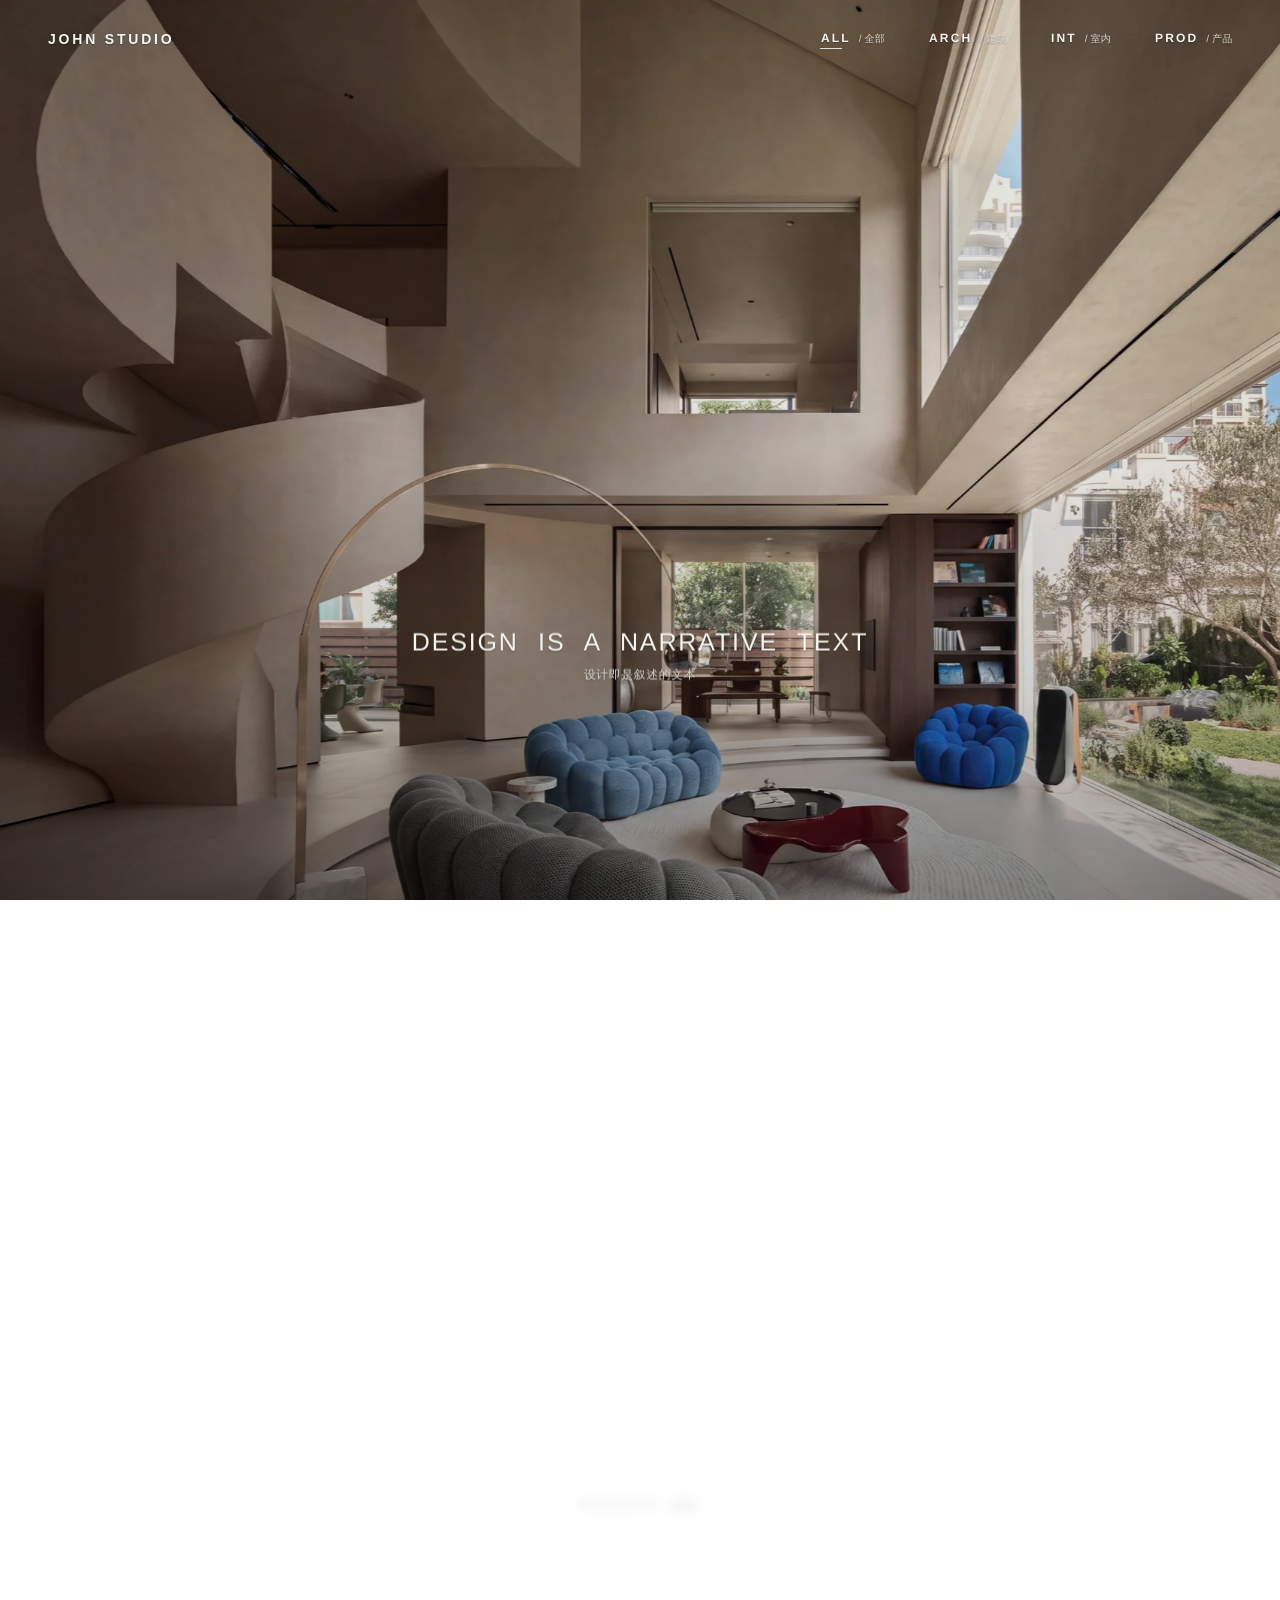
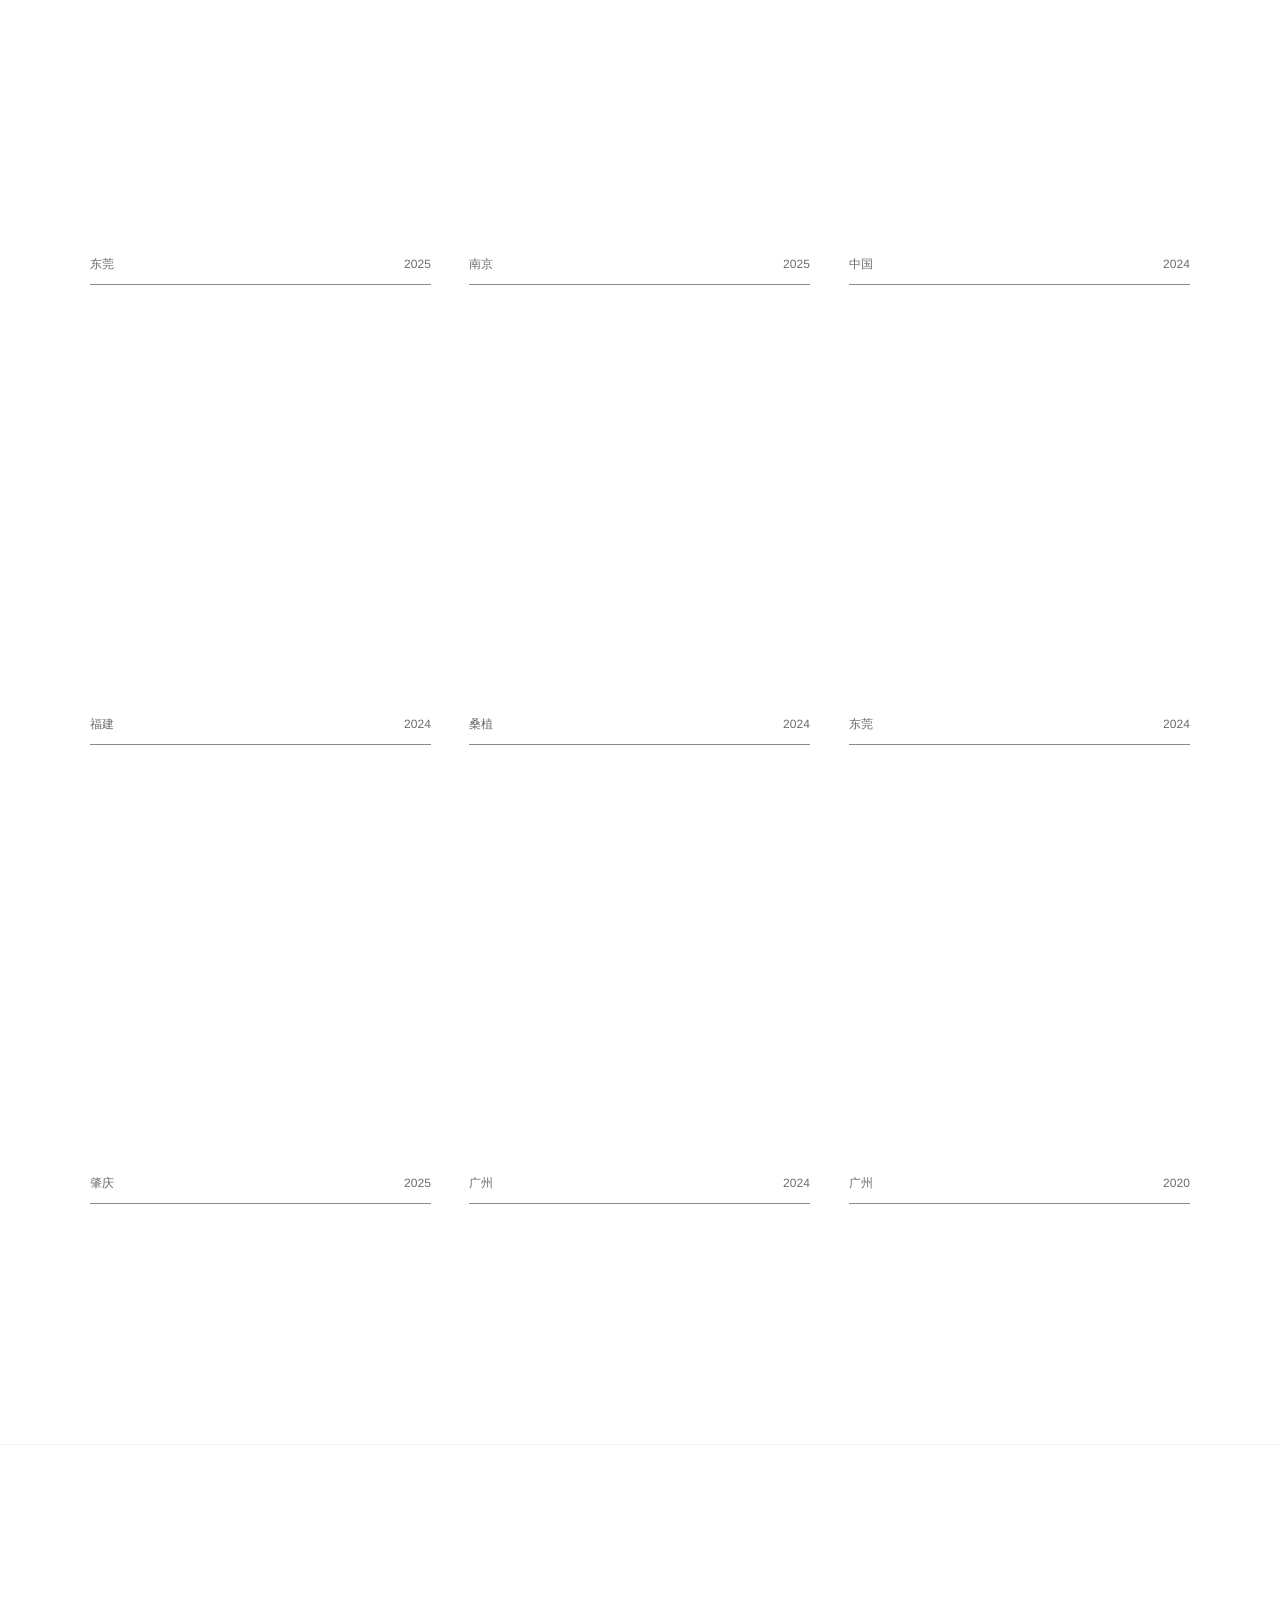
==== public/index.html @ 97031c53 "Refine space page navigation and archive" ====
<!DOCTYPE html>
<html lang="en">
<head>
<meta charset="UTF-8">
<meta name="viewport" content="width=device-width, initial-scale=1.0"/>
<title>JOHN STUDIO - COVER FIRST ROBUST PREVIEW</title>

<style>
/* =========================
   BASE
========================= */
body{
  margin:0;
  font-family:-apple-system,BlinkMacSystemFont,sans-serif;
  background:#0b0b0d;
  color:#fff;
}

/* =========================
   HOME / 主页面
========================= */
#homePage{
  display:block;
}

/* HERO */
.hero{
  height:100vh;
  position:relative;
  overflow:hidden;
  display:flex;
  align-items:center;
  justify-content:center;
  text-align:center;
}

.bg{
  position:absolute;
  inset:0;
  background-size:cover;
  background-position:center;
  transform:scale(1.1);
  transition:opacity 1.2s ease, transform 4s ease;
  filter:brightness(0.78);
}

.hero::after{
  content:"";
  position:absolute;
  inset:0;
  pointer-events:none;
  /* 让 Hero 底图在底部慢慢融入浅色页面，而不是硬切断 */
  background:
    linear-gradient(
      to bottom,
      rgba(0,0,0,0.18) 0%,
      rgba(0,0,0,0.12) 22%,
      rgba(0,0,0,0.06) 42%,
      rgba(245,245,247,0.00) 56%,
      rgba(245,245,247,0.24) 70%,
      rgba(245,245,247,0.58) 82%,
      rgba(245,245,247,0.88) 92%,
      rgba(245,245,247,1.00) 100%
    );
}

.hero::before{
  content:"";
  position:absolute;
  left:-2%;
  right:-2%;
  bottom:-6%;
  height:34%;
  pointer-events:none;
  z-index:1;
  /* 再加一层柔和雾化过渡，让白底更自然地接住底图 */
  background:
    radial-gradient(
      ellipse at center bottom,
      rgba(245,245,247,0.72) 0%,
      rgba(245,245,247,0.42) 40%,
      rgba(245,245,247,0.16) 68%,
      rgba(245,245,247,0.00) 100%
    );
  filter:blur(18px);
  transform:translateY(6%);
}

.content{
  position:relative;
  z-index:2;
}

h1{
  font-size:72px;
  margin:0;
  font-weight:300;
  letter-spacing:-1px;
}

/* NAV */
.nav{
  margin-top:60px;
  display:flex;
  justify-content:center;
  gap:60px;
}

.item{
  cursor:pointer;
  opacity:0.45;
  transition:transform 0.25s ease, opacity 0.25s ease;
  text-align:center;
}

.item:hover{
  opacity:1;
  transform:scale(1.12);
}

.item.active{
  opacity:1;
}

.item span{
  display:block;
  font-size:12px;
  opacity:0.4;
}

/* SECTION */
.section{
  padding:120px 40px;
  max-width:1100px;
  margin:auto;
}

.title{
  font-size:12px;
  letter-spacing:3px;
  opacity:0.4;
  margin-bottom:40px;
}

.cards{
  display:grid;
  grid-template-columns:repeat(2,1fr);
  gap:28px;
}

.card{
  cursor:pointer;
}

.card img{
  width:100%;
  height:420px;
  object-fit:cover;
  border-radius:22px;
  transition:0.4s ease;
}

.card:hover img{
  transform:scale(1.02);
}

.card .text{
  padding:12px 6px;
}

.card .text span{
  display:block;
  font-size:12px;
  opacity:0.4;
  margin-top:6px;
}

/* CONTACT */
.contact{
  padding:120px 40px;
  max-width:1000px;
  margin:auto;
  opacity:0.75;
  display:grid;
  grid-template-columns:repeat(3,1fr);
  gap:40px;
  font-size:13px;
}

/* =========================
   SPACE / 空间页面
========================= */
#spacePage{
  display:none;
  position:fixed;
  inset:0;
  z-index:999;
  background:#000;
  overflow:hidden;
  color:#fff;
}

/* STAGE */
.stage{
  position:relative;
  width:100vw;
  height:100vh;
  overflow:hidden;
}

/* SLIDES */
.slide{
  position:absolute;
  inset:0;
  background-size:cover;
  background-position:center;
  background-repeat:no-repeat;
  opacity:0;
  transform:scale(1.05);
  transition:opacity 1.2s ease, transform 5s ease;
  filter:brightness(0.90);
}

.slide.active{
  opacity:1;
  transform:scale(1.12);
}

/* SMART IMAGE MODE
   横图：cover 全屏沉浸
   竖图：contain 完整显示 + 同图 cover 背景补满 */
.slide.portrait{
  background-size:contain, cover;
  background-position:center, center;
  background-repeat:no-repeat, no-repeat;
}

.slide.landscape{
  background-size:cover;
  background-position:center;
  background-repeat:no-repeat;
}

/* OVERLAY */
.stage::after{
  content:"";
  position:absolute;
  inset:0;
  background:linear-gradient(
    to bottom,
    rgba(0,0,0,0.02) 0%,
    rgba(0,0,0,0.03) 52%,
    rgba(0,0,0,0.12) 78%,
    rgba(0,0,0,0.42) 100%
  );
  pointer-events:none;
}

/* TOP PROJECT SWITCHER */
.topnav{
  position:absolute;
  top:28px;
  left:50%;
  transform:translateX(-50%);
  display:flex;
  gap:40px;
  z-index:20;
}

.navGroup{
  position:relative;
  padding:0 0 18px;
}

.tab{
  font-size:12px;
  letter-spacing:2px;
  opacity:0.4;
  cursor:pointer;
  transition:0.25s;
}

.navGroup:hover .tab{
  opacity:0.8;
  transform:scale(1.08);
}

.navGroup.active .tab{
  opacity:1;
}

.projectMenu{
  position:absolute;
  top:28px;
  left:50%;
  transform:translateX(-50%) translateY(8px);
  min-width:190px;
  padding:10px 0;
  border-radius:0;
  background:transparent;
  backdrop-filter:none;
  border:none;
  opacity:0;
  pointer-events:none;
  transition:opacity .25s ease, transform .25s ease;
  text-align:center;
}

.navGroup:hover .projectMenu{
  opacity:1;
  pointer-events:auto;
  transform:translateX(-50%) translateY(0);
}

.projectOption{
  display:block;
  font-size:11px;
  letter-spacing:1.4px;
  line-height:1.45;
  padding:8px 4px;
  opacity:0.48;
  cursor:pointer;
  transition:opacity .22s ease, transform .22s ease;
  white-space:nowrap;
}

.projectOption:hover{
  opacity:1;
  transform:scale(1.04);
}

.projectOption.current{
  opacity:1;
}

.projectOption span{
  display:block;
  font-size:10px;
  letter-spacing:0;
  opacity:.35;
  margin-top:2px;
}

/* META */
.meta{
  position:absolute;
  bottom:34px;
  left:34px;
  z-index:10;
  text-shadow:0 2px 12px rgba(0,0,0,0.38);
}

.space-title{
  font-size:14px;
  opacity:0.9;
}

.desc{
  font-size:12px;
  opacity:0.45;
  margin-top:6px;
}

.project-index{
  font-size:11px;
  opacity:0.35;
  margin-top:12px;
  letter-spacing:2px;
}

/* hint */
.hint{
  position:absolute;
  right:28px;
  bottom:28px;
  font-size:11px;
  opacity:0.25;
  z-index:10;
}


/* PORTRAIT ONLY SIDE BLUR GLASS
   只在竖向图片 contain 排版时开启；横幅图片保持原样 */
.sideBlur{
  position:absolute;
  top:0;
  bottom:0;
  width:min(29vw, 430px);
  z-index:6;
  pointer-events:none;
  opacity:0;
  transition:opacity .45s ease;
  backdrop-filter:blur(11px) saturate(0.98) brightness(1.00);
  -webkit-backdrop-filter:blur(11px) saturate(0.98) brightness(1.00);
}

.stage.portraitMode .sideBlur{
  opacity:1;
}

.sideBlur.left{
  left:0;
  background:
    linear-gradient(to right,
      rgba(0,0,0,0.045) 0%,
      rgba(0,0,0,0.028) 24%,
      rgba(0,0,0,0.012) 50%,
      rgba(255,255,255,0.010) 78%,
      rgba(255,255,255,0.00) 100%);
  box-shadow:
    inset -12px 0 24px rgba(0,0,0,0.045),
    inset -1px 0 0 rgba(255,255,255,0.025);
  mask-image:linear-gradient(to right, rgba(0,0,0,1) 0%, rgba(0,0,0,.95) 74%, rgba(0,0,0,0) 100%);
  -webkit-mask-image:linear-gradient(to right, rgba(0,0,0,1) 0%, rgba(0,0,0,.95) 74%, rgba(0,0,0,0) 100%);
}

.sideBlur.right{
  right:0;
  background:
    linear-gradient(to left,
      rgba(0,0,0,0.045) 0%,
      rgba(0,0,0,0.028) 24%,
      rgba(0,0,0,0.012) 50%,
      rgba(255,255,255,0.010) 78%,
      rgba(255,255,255,0.00) 100%);
  box-shadow:
    inset 12px 0 24px rgba(0,0,0,0.045),
    inset 1px 0 0 rgba(255,255,255,0.025);
  mask-image:linear-gradient(to left, rgba(0,0,0,1) 0%, rgba(0,0,0,.95) 74%, rgba(0,0,0,0) 100%);
  -webkit-mask-image:linear-gradient(to left, rgba(0,0,0,1) 0%, rgba(0,0,0,.95) 74%, rgba(0,0,0,0) 100%);
}

@media(max-width:760px){
  .sideBlur{
    width:22vw;
    backdrop-filter:blur(10px) saturate(0.99) brightness(1.00);
    -webkit-backdrop-filter:blur(10px) saturate(0.99) brightness(1.00);
  }
  h1{font-size:46px;}
  .nav{gap:26px;}
  .cards{grid-template-columns:1fr;}
  .card img{height:360px;}
  .contact{grid-template-columns:1fr;}
  .topnav{gap:26px;}
  .projectMenu{min-width:160px;}
}

/* =========================
   LIGHT VERSION OVERRIDES
========================= */
body{
  background:#f5f1e9;
  color:#181716;
}

#homePage{
  background:#f5f1e9;
  color:#181716;
}

.hero::after{
  background:linear-gradient(
    to bottom,
    rgba(255,255,255,0.04) 0%,
    rgba(255,255,255,0.08) 28%,
    rgba(245,241,233,0.40) 64%,
    rgba(245,241,233,0.92) 88%,
    rgba(245,241,233,1) 100%
  );
}

.bg{
  filter:brightness(0.88);
}

.content{
  color:#fff;
  text-shadow:0 10px 30px rgba(0,0,0,0.18);
}

.item,
.item span{
  color:inherit;
}

.section{
  color:#181716;
}

.title{
  opacity:0.5;
}

.card img{
  box-shadow:0 22px 60px rgba(0,0,0,0.08);
}

.contact{
  color:#181716;
  opacity:0.78;
}

#spacePage{
  background:#f5f1e9;
  color:#181716;
}

.slide{
  filter:brightness(0.98);
}

.stage::after{
  background:linear-gradient(
    to bottom,
    rgba(255,255,255,0.00) 0%,
    rgba(255,255,255,0.03) 48%,
    rgba(245,241,233,0.36) 76%,
    rgba(245,241,233,0.84) 100%
  );
}

/* Top nav stays light for readability over imagery */
.topnav,
.tab,
.projectOption,
.projectOption span,
.hint{
  color:#fff;
  text-shadow:0 1px 12px rgba(0,0,0,0.25);
}

.tab{
  opacity:0.58;
}

.navGroup:hover .tab{
  opacity:0.92;
}

.navGroup.active .tab,
.projectOption.current{
  opacity:1;
}

.projectOption{
  opacity:0.62;
}

.projectOption span{
  opacity:0.55;
}

.meta{
  color:#181716;
  text-shadow:0 2px 10px rgba(255,255,255,0.35);
}

.space-title{
  color:#181716;
}

.desc,
.project-index{
  color:rgba(24,23,22,0.74);
  opacity:1;
}

.hint{
  opacity:0.48;
}

/* Portrait side blur becomes light glass instead of dark haze */
.sideBlur{
  backdrop-filter:blur(11px) saturate(0.98) brightness(1.05);
  -webkit-backdrop-filter:blur(11px) saturate(0.98) brightness(1.05);
}

.sideBlur.left{
  background:
    linear-gradient(to right,
      rgba(255,255,255,0.15) 0%,
      rgba(255,255,255,0.09) 24%,
      rgba(255,255,255,0.04) 50%,
      rgba(255,255,255,0.015) 78%,
      rgba(255,255,255,0.00) 100%);
  box-shadow:
    inset -12px 0 24px rgba(255,255,255,0.10),
    inset -1px 0 0 rgba(255,255,255,0.08);
}

.sideBlur.right{
  background:
    linear-gradient(to left,
      rgba(255,255,255,0.15) 0%,
      rgba(255,255,255,0.09) 24%,
      rgba(255,255,255,0.04) 50%,
      rgba(255,255,255,0.015) 78%,
      rgba(255,255,255,0.00) 100%);
  box-shadow:
    inset 12px 0 24px rgba(255,255,255,0.10),
    inset 1px 0 0 rgba(255,255,255,0.08);
}


/* =========================
   LIGHT APPLE VERSION OVERRIDES
========================= */
body,
#homePage,
#spacePage{
  background:#f5f6f8;
  color:#111214;
}

/* Cooler, cleaner Apple-like light surface */
.hero::after{
  background:linear-gradient(
    to bottom,
    rgba(255,255,255,0.02) 0%,
    rgba(255,255,255,0.05) 24%,
    rgba(245,246,248,0.28) 56%,
    rgba(245,246,248,0.86) 84%,
    rgba(245,246,248,1) 100%
  );
}

.bg{
  filter:brightness(0.90) saturate(0.98);
}

.content{
  text-shadow:0 10px 28px rgba(0,0,0,0.14);
}

h1{
  letter-spacing:-0.04em;
}

.item{
  opacity:0.52;
}

.item.active{
  opacity:1;
}

.item span{
  opacity:0.52;
}

.section{
  padding:132px 44px;
}

.title{
  opacity:0.46;
  letter-spacing:0.22em;
}

.cards{
  gap:34px;
}

.card img{
  border-radius:28px;
  box-shadow:
    0 18px 48px rgba(15,23,42,0.08),
    0 2px 10px rgba(15,23,42,0.04);
}

.card:hover img{
  transform:scale(1.018);
}

.card .text{
  padding:14px 6px 2px;
}

.card .text span{
  opacity:0.52;
}

.contact{
  opacity:0.82;
  color:#202124;
}

/* Space page: cleaner and more "Apple" */
.slide{
  filter:brightness(1.00) saturate(0.98);
}

.stage::after{
  background:linear-gradient(
    to bottom,
    rgba(255,255,255,0.00) 0%,
    rgba(255,255,255,0.025) 50%,
    rgba(245,246,248,0.24) 76%,
    rgba(245,246,248,0.72) 100%
  );
}

.topnav{
  gap:44px;
}

.tab{
  opacity:0.64;
  text-shadow:0 1px 12px rgba(0,0,0,0.18);
}

.navGroup:hover .tab{
  opacity:0.95;
}

.projectOption{
  opacity:0.68;
  text-shadow:0 1px 12px rgba(0,0,0,0.18);
}

.projectOption span{
  opacity:0.56;
}

.meta{
  text-shadow:0 2px 10px rgba(255,255,255,0.46);
}

.space-title{
  color:#121316;
}

.desc,
.project-index{
  color:rgba(18,19,22,0.72);
}

.hint{
  opacity:0.40;
  text-shadow:0 1px 12px rgba(0,0,0,0.16);
}

/* Portrait side blur: more transparent frosted glass, cooler Apple tone */
.sideBlur{
  backdrop-filter:blur(13px) saturate(1.02) brightness(1.02);
  -webkit-backdrop-filter:blur(13px) saturate(1.02) brightness(1.02);
}

.sideBlur.left{
  background:
    linear-gradient(to right,
      rgba(255,255,255,0.18) 0%,
      rgba(255,255,255,0.10) 24%,
      rgba(255,255,255,0.045) 52%,
      rgba(255,255,255,0.015) 80%,
      rgba(255,255,255,0.00) 100%);
  box-shadow:
    inset -10px 0 24px rgba(255,255,255,0.08),
    inset -1px 0 0 rgba(255,255,255,0.10);
}

.sideBlur.right{
  background:
    linear-gradient(to left,
      rgba(255,255,255,0.18) 0%,
      rgba(255,255,255,0.10) 24%,
      rgba(255,255,255,0.045) 52%,
      rgba(255,255,255,0.015) 80%,
      rgba(255,255,255,0.00) 100%);
  box-shadow:
    inset 10px 0 24px rgba(255,255,255,0.08),
    inset 1px 0 0 rgba(255,255,255,0.10);
}


/* =========================
   APPLE PRODUCT PAGE REFINEMENT
========================= */
body,
#homePage,
#spacePage{
  background:#f5f5f7;
  color:#1d1d1f;
}

/* Apple product page usually has cleaner whitespace + cooler surface */
.hero::after{
  background:linear-gradient(
    to bottom,
    rgba(255,255,255,0.00) 0%,
    rgba(255,255,255,0.025) 22%,
    rgba(245,245,247,0.18) 52%,
    rgba(245,245,247,0.72) 82%,
    rgba(245,245,247,1) 100%
  );
}

.bg{
  filter:brightness(0.93) saturate(0.96);
}

.content{
  text-shadow:0 8px 24px rgba(0,0,0,0.10);
}

h1{
  font-size:78px;
  font-weight:300;
  letter-spacing:-0.055em;
}

.nav{
  gap:56px;
}

.item{
  opacity:0.54;
}

.item:hover{
  transform:scale(1.08);
}

.item span{
  font-size:11px;
  opacity:0.5;
}

.section{
  max-width:1180px;
  padding:144px 48px;
}

.title{
  font-size:11px;
  letter-spacing:0.24em;
  opacity:0.42;
  margin-bottom:44px;
}

.cards{
  gap:36px;
}

.card img{
  border-radius:30px;
  box-shadow:
    0 12px 34px rgba(0,0,0,0.05),
    0 2px 10px rgba(0,0,0,0.03);
}

.card:hover img{
  transform:scale(1.015);
}

.card .text{
  padding:14px 4px 4px;
  font-size:15px;
  color:#1d1d1f;
}

.card .text span{
  font-size:12px;
  opacity:0.54;
}

.contact{
  max-width:1100px;
  padding:132px 48px;
  color:#1d1d1f;
  opacity:0.82;
}

/* Space page tuned to Apple product page feeling */
.slide{
  filter:brightness(1.02) saturate(0.97);
}

.stage::after{
  background:linear-gradient(
    to bottom,
    rgba(255,255,255,0.00) 0%,
    rgba(255,255,255,0.012) 48%,
    rgba(245,245,247,0.14) 76%,
    rgba(245,245,247,0.48) 100%
  );
}

/* Top switcher lighter and more restrained */
.topnav{
  gap:46px;
}

.tab{
  font-size:11px;
  letter-spacing:0.22em;
  opacity:0.62;
  text-shadow:0 1px 10px rgba(0,0,0,0.12);
}

.navGroup:hover .tab{
  opacity:0.92;
  transform:scale(1.05);
}

.projectOption{
  font-size:11px;
  letter-spacing:0.08em;
  opacity:0.70;
  text-shadow:0 1px 10px rgba(0,0,0,0.12);
}

.projectOption span{
  font-size:10px;
  opacity:0.52;
}

.meta{
  bottom:36px;
  left:36px;
  text-shadow:0 2px 8px rgba(255,255,255,0.28);
}

.space-title{
  font-size:14px;
  color:#1d1d1f;
}

.desc{
  color:rgba(29,29,31,0.72);
}

.project-index{
  color:rgba(29,29,31,0.60);
  letter-spacing:0.18em;
}

.hint{
  opacity:0.32;
  text-shadow:0 1px 10px rgba(0,0,0,0.10);
}

/* Portrait side glass closer to Apple frosted UI */
.sideBlur{
  backdrop-filter:blur(14px) saturate(1.04) brightness(1.02);
  -webkit-backdrop-filter:blur(14px) saturate(1.04) brightness(1.02);
}

.sideBlur.left{
  background:
    linear-gradient(to right,
      rgba(255,255,255,0.20) 0%,
      rgba(255,255,255,0.11) 24%,
      rgba(255,255,255,0.05) 52%,
      rgba(255,255,255,0.018) 82%,
      rgba(255,255,255,0.00) 100%);
  box-shadow:
    inset -8px 0 20px rgba(255,255,255,0.08),
    inset -1px 0 0 rgba(255,255,255,0.10);
}

.sideBlur.right{
  background:
    linear-gradient(to left,
      rgba(255,255,255,0.20) 0%,
      rgba(255,255,255,0.11) 24%,
      rgba(255,255,255,0.05) 52%,
      rgba(255,255,255,0.018) 82%,
      rgba(255,255,255,0.00) 100%);
  box-shadow:
    inset 8px 0 20px rgba(255,255,255,0.08),
    inset 1px 0 0 rgba(255,255,255,0.10);
}

@media(max-width:760px){
  h1{font-size:52px;}
  .section{padding:108px 22px;}
  .contact{padding:108px 22px;}
}


/* =========================
   AUTO CONTRAST TEXT SYSTEM
   图片亮度自动切换文字深浅；同时保留轻微光晕，避免文字消失
========================= */
.stage.textOnDark .topnav,
.stage.textOnDark .tab,
.stage.textOnDark .projectOption,
.stage.textOnDark .projectOption span,
.stage.textOnDark .meta,
.stage.textOnDark .space-title,
.stage.textOnDark .desc,
.stage.textOnDark .project-index,
.stage.textOnDark .hint{
  color:#f5f5f7 !important;
  text-shadow:
    0 1px 2px rgba(0,0,0,0.36),
    0 8px 22px rgba(0,0,0,0.36) !important;
}

.stage.textOnDark .desc,
.stage.textOnDark .project-index,
.stage.textOnDark .projectOption span{
  color:rgba(245,245,247,0.82) !important;
}

.stage.textOnLight .topnav,
.stage.textOnLight .tab,
.stage.textOnLight .projectOption,
.stage.textOnLight .projectOption span,
.stage.textOnLight .meta,
.stage.textOnLight .space-title,
.stage.textOnLight .desc,
.stage.textOnLight .project-index,
.stage.textOnLight .hint{
  color:#1d1d1f !important;
  text-shadow:
    0 1px 2px rgba(255,255,255,0.72),
    0 8px 22px rgba(255,255,255,0.54) !important;
}

.stage.textOnLight .desc,
.stage.textOnLight .project-index,
.stage.textOnLight .projectOption span{
  color:rgba(29,29,31,0.84) !important;
}

.stage.textOnLight .tab,
.stage.textOnDark .tab{
  opacity:0.68;
}

.stage.textOnLight .navGroup.active .tab,
.stage.textOnDark .navGroup.active .tab,
.stage.textOnLight .projectOption.current,
.stage.textOnDark .projectOption.current{
  opacity:1;
}

.stage.textOnLight .projectOption,
.stage.textOnDark .projectOption{
  opacity:0.82;
}

.stage.textOnLight .projectOption:hover,
.stage.textOnDark .projectOption:hover{
  opacity:1;
}

/* A barely visible local halo behind bottom text, not a box */
.meta::before{
  content:"";
  position:absolute;
  inset:-18px -24px -18px -20px;
  z-index:-1;
  border-radius:28px;
  opacity:0;
  transition:opacity .45s ease, background .45s ease;
  pointer-events:none;
  filter:blur(10px);
}

.stage.textOnDark .meta::before{
  opacity:0.20;
  background:rgba(0,0,0,0.38);
}

.stage.textOnLight .meta::before{
  opacity:0.22;
  background:rgba(255,255,255,0.62);
}

/* Hero title keeps readable over both light/dark hero images */
.hero .content{
  text-shadow:
    0 1px 2px rgba(0,0,0,0.30),
    0 12px 30px rgba(0,0,0,0.22) !important;
}


/* Secondary Chinese text readability refinement */
.projectOption span,
.desc,
.project-index{
  font-weight:500;
  letter-spacing:0.02em;
}

.stage.textOnLight .projectOption span,
.stage.textOnLight .desc,
.stage.textOnLight .project-index{
  text-shadow:
    0 1px 1px rgba(255,255,255,0.78),
    0 4px 10px rgba(255,255,255,0.34) !important;
}

.stage.textOnDark .projectOption span,
.stage.textOnDark .desc,
.stage.textOnDark .project-index{
  text-shadow:
    0 1px 1px rgba(0,0,0,0.40),
    0 4px 10px rgba(0,0,0,0.28) !important;
}


/* =========================
   REFINED LIGHT TYPOGRAPHY SYSTEM
   重新设计浅色版字体层级：更高级、更克制、更清楚
========================= */

/* Global light-page typography */
body{
  -webkit-font-smoothing:antialiased;
  text-rendering:geometricPrecision;
}

/* HOME: keep Apple product-page calmness */
h1{
  font-weight:320 !important;
  letter-spacing:-0.065em !important;
  color:#f8f8f8;
  text-shadow:
    0 1px 2px rgba(0,0,0,0.18),
    0 14px 34px rgba(0,0,0,0.18) !important;
}

.nav .item{
  font-size:13px;
  font-weight:520;
  letter-spacing:0.18em;
  color:rgba(255,255,255,0.72);
  opacity:1 !important;
  text-shadow:0 1px 12px rgba(0,0,0,0.16);
}

.nav .item.active{
  color:#fff;
}

.nav .item span{
  margin-top:7px;
  font-size:11px;
  font-weight:450;
  letter-spacing:0.04em;
  color:rgba(255,255,255,0.56);
  opacity:1 !important;
}

/* HOME project labels */
.card .text{
  font-size:15px !important;
  font-weight:520;
  letter-spacing:-0.01em;
  color:#1d1d1f !important;
}

.card .text span{
  font-size:12px !important;
  font-weight:460;
  color:rgba(29,29,31,0.58);
  opacity:1 !important;
}

.title{
  color:rgba(29,29,31,0.48);
  opacity:1 !important;
  font-weight:540;
}

/* SPACE: use CSS variables driven by automatic image contrast */
#spaceStage{
  --space-fg:#f5f5f7;
  --space-sub:rgba(245,245,247,0.72);
  --space-soft:rgba(245,245,247,0.54);
  --space-shadow:rgba(0,0,0,0.30);
  --space-glow:rgba(0,0,0,0.18);
}

#spaceStage.textOnLight{
  --space-fg:#1d1d1f;
  --space-sub:rgba(29,29,31,0.74);
  --space-soft:rgba(29,29,31,0.56);
  --space-shadow:rgba(255,255,255,0.68);
  --space-glow:rgba(255,255,255,0.34);
}

#spaceStage.textOnDark{
  --space-fg:#f5f5f7;
  --space-sub:rgba(245,245,247,0.76);
  --space-soft:rgba(245,245,247,0.58);
  --space-shadow:rgba(0,0,0,0.34);
  --space-glow:rgba(0,0,0,0.20);
}

/* remove heavy old shadows and rebuild refined contrast */
#spaceStage .topnav,
#spaceStage .tab,
#spaceStage .projectOption,
#spaceStage .projectOption span,
#spaceStage .meta,
#spaceStage .space-title,
#spaceStage .desc,
#spaceStage .project-index,
#spaceStage .hint{
  color:var(--space-fg) !important;
  text-shadow:
    0 1px 1px var(--space-shadow),
    0 10px 26px var(--space-glow) !important;
}

/* Top category: more Apple-like, less decorative */
.topnav{
  top:32px !important;
  gap:48px !important;
}

.tab{
  font-size:12px !important;
  font-weight:560 !important;
  letter-spacing:0.20em !important;
  opacity:0.52 !important;
  line-height:1;
}

.navGroup:hover .tab{
  opacity:0.78 !important;
  transform:scale(1.04) !important;
}

.navGroup.active .tab{
  opacity:1 !important;
}

/* Hover project text menu: text-only but with stronger hierarchy */
.projectMenu{
  top:32px !important;
  min-width:230px !important;
  padding:16px 0 8px !important;
}

.projectOption{
  padding:10px 4px 9px !important;
  font-size:15px !important;
  font-weight:520 !important;
  letter-spacing:0.045em !important;
  line-height:1.25 !important;
  opacity:0.58 !important;
  color:var(--space-fg) !important;
}

.projectOption:hover{
  opacity:1 !important;
  transform:translateY(-1px) scale(1.015) !important;
}

.projectOption.current{
  opacity:0.92 !important;
}

.projectOption span{
  margin-top:7px !important;
  font-size:12px !important;
  font-weight:460 !important;
  letter-spacing:0.015em !important;
  color:var(--space-sub) !important;
  opacity:1 !important;
}

/* Bottom meta: elegant Apple-like hierarchy */
.meta{
  left:40px !important;
  bottom:38px !important;
  max-width:min(560px, 42vw);
}

.meta::before{
  display:none !important;
}

.space-title{
  font-size:17px !important;
  font-weight:600 !important;
  letter-spacing:-0.018em !important;
  line-height:1.18 !important;
  color:var(--space-fg) !important;
  opacity:1 !important;
}

.desc{
  margin-top:10px !important;
  font-size:13px !important;
  font-weight:430 !important;
  line-height:1.58 !important;
  letter-spacing:0 !important;
  color:var(--space-sub) !important;
  opacity:1 !important;
}

.project-index{
  margin-top:18px !important;
  font-size:11px !important;
  font-weight:560 !important;
  letter-spacing:0.18em !important;
  color:var(--space-soft) !important;
  opacity:1 !important;
}

.hint{
  right:32px !important;
  bottom:32px !important;
  font-size:11px !important;
  font-weight:430 !important;
  letter-spacing:0.01em !important;
  color:var(--space-soft) !important;
  opacity:0.72 !important;
}

/* Make Chinese secondary readable but not loud */
.stage.textOnLight .projectOption span,
.stage.textOnLight .desc,
.stage.textOnLight .project-index{
  color:rgba(29,29,31,0.72) !important;
}

.stage.textOnDark .projectOption span,
.stage.textOnDark .desc,
.stage.textOnDark .project-index{
  color:rgba(245,245,247,0.76) !important;
}

/* On very light images, a subtle top/bottom local readability veil, almost invisible */
#spaceStage.textOnLight .topnav::before{
  content:"";
  position:absolute;
  left:50%;
  top:-12px;
  transform:translateX(-50%);
  width:360px;
  height:54px;
  border-radius:999px;
  background:radial-gradient(ellipse at center, rgba(255,255,255,0.36), rgba(255,255,255,0.00) 70%);
  z-index:-1;
  pointer-events:none;
}

@media(max-width:760px){
  .topnav{
    gap:28px !important;
  }
  .tab{
    font-size:11px !important;
  }
  .projectOption{
    font-size:14px !important;
  }
  .meta{
    left:24px !important;
    bottom:30px !important;
    max-width:72vw;
  }
  .space-title{
    font-size:16px !important;
  }
  .hint{
    display:none;
  }
}


/* =========================
   APPLE OFFICIAL PRODUCT PAGE REFINEMENT
   Based on user's approved light version
========================= */

:root{
  --apple-bg:#f5f5f7;
  --apple-text:#1d1d1f;
  --apple-sub:#6e6e73;
  --apple-line:rgba(0,0,0,.08);
  --apple-card:#fbfbfd;
}

body, #homePage, #spacePage{
  background:var(--apple-bg) !important;
  color:var(--apple-text) !important;
  font-family:"SF Pro Display","SF Pro Text",-apple-system,BlinkMacSystemFont,"Helvetica Neue","PingFang SC","Hiragino Sans GB","Microsoft YaHei",sans-serif !important;
  -webkit-font-smoothing:antialiased;
  text-rendering:optimizeLegibility;
}

/* HOME */
.hero{
  background:#000;
}

.hero::after{
  background:linear-gradient(
    to bottom,
    rgba(255,255,255,0.00) 0%,
    rgba(255,255,255,0.015) 20%,
    rgba(245,245,247,0.10) 55%,
    rgba(245,245,247,0.62) 82%,
    rgba(245,245,247,1) 100%
  ) !important;
}

.bg{
  filter:brightness(.95) saturate(.95) !important;
}

h1{
  font-size:88px !important;
  line-height:.96 !important;
  font-weight:300 !important;
  letter-spacing:-.06em !important;
  color:#fff !important;
  text-shadow:0 2px 10px rgba(0,0,0,.12), 0 18px 42px rgba(0,0,0,.16) !important;
}

.nav{
  margin-top:56px !important;
  gap:54px !important;
}

.nav .item{
  font-size:12px !important;
  font-weight:600 !important;
  letter-spacing:.18em !important;
  color:rgba(255,255,255,.82) !important;
  opacity:1 !important;
  text-shadow:0 1px 8px rgba(0,0,0,.12) !important;
  transform:none !important;
}

.nav .item:hover{
  transform:scale(1.05) !important;
}

.nav .item.active{
  color:#fff !important;
}

.nav .item span{
  margin-top:7px !important;
  font-size:11px !important;
  font-weight:450 !important;
  letter-spacing:.02em !important;
  color:rgba(255,255,255,.64) !important;
  opacity:1 !important;
}

/* Section rhythm more Apple-like */
.section{
  max-width:1180px !important;
  padding:152px 48px !important;
}

.title{
  font-size:11px !important;
  font-weight:600 !important;
  letter-spacing:.22em !important;
  color:rgba(29,29,31,.46) !important;
  opacity:1 !important;
  margin-bottom:48px !important;
}

.cards{
  gap:38px !important;
}

.card img{
  border-radius:32px !important;
  box-shadow:0 10px 30px rgba(0,0,0,.05), 0 1px 3px rgba(0,0,0,.03) !important;
}

.card .text{
  padding:16px 2px 4px !important;
  font-size:17px !important;
  font-weight:600 !important;
  letter-spacing:-.014em !important;
  color:var(--apple-text) !important;
}

.card .text span{
  margin-top:7px !important;
  font-size:12px !important;
  font-weight:450 !important;
  color:var(--apple-sub) !important;
  opacity:1 !important;
}

.contact{
  max-width:1180px !important;
  padding:128px 48px 140px !important;
  color:var(--apple-text) !important;
  opacity:1 !important;
  border-top:1px solid var(--apple-line);
  font-size:12px !important;
  line-height:1.8 !important;
}

/* SPACE */
#spaceStage{
  --space-fg:#f5f5f7;
  --space-sub:rgba(245,245,247,.78);
  --space-soft:rgba(245,245,247,.60);
  --space-shadow:rgba(0,0,0,.24);
  --space-glow:rgba(0,0,0,.14);
}

#spaceStage.textOnLight{
  --space-fg:#1d1d1f;
  --space-sub:rgba(29,29,31,.74);
  --space-soft:rgba(29,29,31,.54);
  --space-shadow:rgba(255,255,255,.40);
  --space-glow:rgba(255,255,255,.18);
}

#spaceStage.textOnDark{
  --space-fg:#f5f5f7;
  --space-sub:rgba(245,245,247,.78);
  --space-soft:rgba(245,245,247,.60);
  --space-shadow:rgba(0,0,0,.26);
  --space-glow:rgba(0,0,0,.16);
}

.slide{
  filter:brightness(1.02) saturate(.98) !important;
}

.stage::after{
  background:linear-gradient(
    to bottom,
    rgba(255,255,255,0) 0%,
    rgba(255,255,255,.008) 50%,
    rgba(245,245,247,.10) 76%,
    rgba(245,245,247,.34) 100%
  ) !important;
}

.topnav{
  top:28px !important;
  gap:44px !important;
}

.tab{
  font-size:11px !important;
  font-weight:600 !important;
  letter-spacing:.20em !important;
  color:var(--space-fg) !important;
  opacity:.55 !important;
  text-shadow:0 1px 2px var(--space-shadow), 0 8px 18px var(--space-glow) !important;
}

.navGroup.active .tab{
  opacity:1 !important;
}

.navGroup:hover .tab{
  opacity:.84 !important;
  transform:scale(1.03) !important;
}

.projectMenu{
  top:30px !important;
  min-width:240px !important;
  padding-top:14px !important;
}

.projectOption{
  padding:10px 0 8px !important;
  font-size:17px !important;
  font-weight:590 !important;
  letter-spacing:-.014em !important;
  color:var(--space-fg) !important;
  opacity:.64 !important;
  text-shadow:0 1px 2px var(--space-shadow), 0 8px 18px var(--space-glow) !important;
}

.projectOption:hover{
  opacity:1 !important;
  transform:translateY(-1px) !important;
}

.projectOption.current{
  opacity:.92 !important;
}

.projectOption span{
  margin-top:6px !important;
  font-size:12px !important;
  font-weight:450 !important;
  letter-spacing:.01em !important;
  color:var(--space-sub) !important;
  opacity:1 !important;
}

.meta{
  left:38px !important;
  bottom:34px !important;
  max-width:min(560px, 42vw) !important;
  text-shadow:none !important;
}

.meta::before{
  display:none !important;
}

.space-title{
  font-size:19px !important;
  line-height:1.12 !important;
  font-weight:600 !important;
  letter-spacing:-.018em !important;
  color:var(--space-fg) !important;
  text-shadow:0 1px 2px var(--space-shadow), 0 10px 22px var(--space-glow) !important;
}

.desc{
  margin-top:10px !important;
  font-size:13px !important;
  line-height:1.55 !important;
  font-weight:450 !important;
  color:var(--space-sub) !important;
  text-shadow:0 1px 2px var(--space-shadow), 0 8px 18px var(--space-glow) !important;
}

.project-index{
  margin-top:18px !important;
  font-size:11px !important;
  font-weight:600 !important;
  letter-spacing:.16em !important;
  color:var(--space-soft) !important;
  text-shadow:0 1px 2px var(--space-shadow), 0 8px 18px var(--space-glow) !important;
}

.hint{
  right:28px !important;
  bottom:28px !important;
  font-size:11px !important;
  line-height:1.3 !important;
  font-weight:450 !important;
  color:var(--space-soft) !important;
  opacity:.9 !important;
  text-shadow:0 1px 2px var(--space-shadow), 0 8px 18px var(--space-glow) !important;
}

/* keep Chinese readable but elegant */
.projectOption span,
.desc,
.project-index{
  -webkit-font-smoothing:antialiased;
}

.stage.textOnLight .projectOption span,
.stage.textOnLight .desc,
.stage.textOnLight .project-index{
  color:rgba(29,29,31,.76) !important;
}

.stage.textOnDark .projectOption span,
.stage.textOnDark .desc,
.stage.textOnDark .project-index{
  color:rgba(245,245,247,.80) !important;
}

/* portrait-side glass closer to Apple product page */
.sideBlur{
  backdrop-filter:blur(12px) saturate(1.02) brightness(1.01) !important;
  -webkit-backdrop-filter:blur(12px) saturate(1.02) brightness(1.01) !important;
}

.sideBlur.left{
  background:linear-gradient(
    to right,
    rgba(255,255,255,.16) 0%,
    rgba(255,255,255,.09) 22%,
    rgba(255,255,255,.04) 52%,
    rgba(255,255,255,.012) 82%,
    rgba(255,255,255,0) 100%
  ) !important;
  box-shadow:inset -8px 0 18px rgba(255,255,255,.06), inset -1px 0 0 rgba(255,255,255,.08) !important;
}

.sideBlur.right{
  background:linear-gradient(
    to left,
    rgba(255,255,255,.16) 0%,
    rgba(255,255,255,.09) 22%,
    rgba(255,255,255,.04) 52%,
    rgba(255,255,255,.012) 82%,
    rgba(255,255,255,0) 100%
  ) !important;
  box-shadow:inset 8px 0 18px rgba(255,255,255,.06), inset 1px 0 0 rgba(255,255,255,.08) !important;
}

@media (max-width:760px){
  h1{
    font-size:56px !important;
  }
  .nav{
    gap:28px !important;
  }
  .section{
    padding:112px 22px !important;
  }
  .contact{
    padding:96px 22px 110px !important;
  }
  .topnav{
    gap:28px !important;
  }
  .projectMenu{
    min-width:190px !important;
  }
  .projectOption{
    font-size:15px !important;
  }
  .meta{
    left:24px !important;
    bottom:26px !important;
    max-width:70vw !important;
  }
  .space-title{
    font-size:17px !important;
  }
  .hint{
    display:none !important;
  }
}


/* =========================
   SIMPLIFIED INFO CLEANUP
   Remove non-essential bottom texts
========================= */
.project-index,
.hint{
  display:none !important;
}


/* =========================
   HOME HERO RE-DESIGN
   top studio + type navigation / side manifesto typography
========================= */
.hero{
  align-items:stretch !important;
  justify-content:flex-start !important;
  text-align:left !important;
}

.hero::after{
  background:
    linear-gradient(180deg,
      rgba(10,12,16,0.18) 0%,
      rgba(10,12,16,0.08) 22%,
      rgba(10,12,16,0.10) 52%,
      rgba(245,245,247,0.12) 76%,
      rgba(245,245,247,0.88) 100%) !important;
}

.bg{
  filter:brightness(.88) saturate(.96) !important;
}

.content{
  display:none !important;
}

.home-frost-header{
  display:none !important;
}

.home-hero-shell{
  position:relative;
  z-index:4;
  width:100%;
  height:100%;
  pointer-events:none;
}

.home-topbar{
  position:fixed;
  top:16px;
  left:22px;
  right:22px;
  z-index:160;
  min-height:68px;
  padding:0 22px 0 24px;
  border-radius:24px;
  display:flex;
  align-items:center;
  justify-content:space-between;
  gap:24px;
  background:rgba(255,255,255,.26);
  border:1px solid rgba(255,255,255,.34);
  box-shadow:
    0 10px 30px rgba(15,23,42,.08),
    inset 0 1px 0 rgba(255,255,255,.24);
  backdrop-filter:blur(18px) saturate(1.14);
  -webkit-backdrop-filter:blur(18px) saturate(1.14);
  pointer-events:auto;
}

.home-topbar-brand{
  border:0;
  background:none;
  margin:0;
  padding:0;
  cursor:pointer;
  display:flex;
  flex-direction:column;
  gap:4px;
  text-align:left;
  color:#f5f5f7;
  text-shadow:0 1px 2px rgba(0,0,0,.18), 0 8px 18px rgba(0,0,0,.14);
}

.home-topbar-brand .brand-en{
  font-size:14px;
  line-height:1;
  font-weight:600;
  letter-spacing:.16em;
}

.home-topbar-brand .brand-zh{
  font-size:10px;
  line-height:1;
  font-weight:450;
  letter-spacing:.04em;
  color:rgba(245,245,247,.72);
}

.home-topbar-nav{
  display:flex;
  align-items:center;
  justify-content:flex-end;
  gap:18px;
  pointer-events:auto;
}

.home-topbar-nav .item{
  min-width:92px;
  padding:8px 8px 7px;
  margin:0;
  opacity:.68 !important;
  text-align:center;
  color:#f5f5f7 !important;
  text-shadow:0 1px 2px rgba(0,0,0,.18), 0 8px 18px rgba(0,0,0,.14) !important;
  transition:transform .25s ease, opacity .25s ease, color .25s ease;
}

.home-topbar-nav .item:hover{
  opacity:1 !important;
  transform:translateY(-1px);
}

.home-topbar-nav .item.active{
  opacity:1 !important;
}

.home-topbar-nav .item{
  font-size:12px !important;
  font-weight:600 !important;
  letter-spacing:.18em !important;
}

.home-topbar-nav .item span{
  margin-top:6px !important;
  font-size:10px !important;
  font-weight:450 !important;
  letter-spacing:.03em !important;
  color:rgba(245,245,247,.70) !important;
  opacity:1 !important;
}

.hero-manifesto{
  position:absolute;
  left:68px;
  bottom:120px;
  max-width:min(520px, 46vw);
  display:flex;
  flex-direction:column;
  align-items:flex-start;
  gap:18px;
  pointer-events:none;
}

.manifesto-kicker{
  font-size:12px;
  font-weight:600;
  letter-spacing:.16em;
  color:rgba(255,255,255,.84);
  text-transform:none;
  text-shadow:0 1px 2px rgba(0,0,0,.18), 0 8px 18px rgba(0,0,0,.12);
  opacity:0;
  animation:manifestoFade .9s ease .15s forwards;
}

.manifesto-stack{
  display:flex;
  flex-direction:column;
  align-items:flex-start;
  gap:2px;
}

.manifesto-line{
  display:block;
  font-size:clamp(48px, 7vw, 92px);
  line-height:.92;
  font-weight:500;
  letter-spacing:-.06em;
  color:#ffffff;
  text-shadow:0 2px 6px rgba(0,0,0,.18), 0 16px 38px rgba(0,0,0,.12);
  opacity:0;
  transform:translateY(22px);
  animation:manifestoReveal .95s cubic-bezier(.2,.8,.2,1) forwards,
            manifestoDrift 7s ease-in-out infinite;
}

.manifesto-line.line-1{ animation-delay:.12s, 1.3s; }
.manifesto-line.line-2{ animation-delay:.24s, 1.45s; }
.manifesto-line.line-3{ animation-delay:.36s, 1.6s; }
.manifesto-line.line-4{ animation-delay:.48s, 1.75s; }

.manifesto-sub{
  font-size:14px;
  line-height:1.7;
  font-weight:430;
  color:rgba(255,255,255,.82);
  text-shadow:0 1px 2px rgba(0,0,0,.16), 0 10px 20px rgba(0,0,0,.12);
  opacity:0;
  animation:manifestoFade .9s ease .62s forwards;
}

@keyframes manifestoReveal{
  from{
    opacity:0;
    transform:translateY(22px);
  }
  to{
    opacity:1;
    transform:translateY(0);
  }
}

@keyframes manifestoFade{
  from{ opacity:0; transform:translateY(14px); }
  to{ opacity:1; transform:translateY(0); }
}

@keyframes manifestoDrift{
  0%{ transform:translate3d(0,0,0); }
  50%{ transform:translate3d(6px,0,0); }
  100%{ transform:translate3d(0,0,0); }
}

@media(max-width:980px){
  .home-topbar{
    left:14px;
    right:14px;
    top:12px;
    min-height:64px;
    padding:12px 16px;
    border-radius:20px;
    align-items:flex-start;
    flex-direction:column;
  }

  .home-topbar-nav{
    width:100%;
    justify-content:space-between;
    gap:8px;
  }

  .home-topbar-nav .item{
    min-width:auto;
    flex:1;
  }

  .hero-manifesto{
    left:28px;
    right:28px;
    bottom:90px;
    max-width:72vw;
  }
}

@media(max-width:760px){
  .hero-manifesto{
    left:24px;
    right:24px;
    bottom:76px;
    max-width:82vw;
    gap:14px;
  }

  .manifesto-line{
    font-size:clamp(40px, 11vw, 62px);
  }

  .manifesto-sub{
    font-size:13px;
  }

  .home-topbar-nav .item{
    padding:6px 4px;
  }
}


/* =========================
   V2 HOME MANIFESTO REFINED
========================= */
.hero::after{
  background:
    linear-gradient(180deg,
      rgba(10,12,16,0.24) 0%,
      rgba(10,12,16,0.12) 22%,
      rgba(10,12,16,0.08) 48%,
      rgba(16,18,24,0.18) 74%,
      rgba(245,245,247,0.90) 100%) !important;
}

.bg{
  filter:brightness(.84) saturate(.96) !important;
  transform:scale(1.08) !important;
}

.home-topbar{
  top:18px !important;
  left:20px !important;
  right:20px !important;
  min-height:62px !important;
  padding:0 18px 0 20px !important;
  border-radius:22px !important;
  background:rgba(255,255,255,.18) !important;
  border:1px solid rgba(255,255,255,.28) !important;
  box-shadow:
    0 14px 34px rgba(15,23,42,.10),
    inset 0 1px 0 rgba(255,255,255,.20) !important;
  backdrop-filter:blur(20px) saturate(1.15) !important;
  -webkit-backdrop-filter:blur(20px) saturate(1.15) !important;
}

.home-topbar-brand{
  gap:3px !important;
}

.home-topbar-brand .brand-en{
  font-size:13px !important;
  letter-spacing:.18em !important;
  font-weight:600 !important;
}

.home-topbar-brand .brand-zh{
  font-size:10px !important;
  color:rgba(245,245,247,.68) !important;
}

.home-topbar-nav{
  gap:16px !important;
}

.home-topbar-nav .item{
  min-width:84px !important;
  padding:8px 6px 9px !important;
  position:relative;
}

.home-topbar-nav .item::after{
  content:"";
  position:absolute;
  left:50%;
  bottom:-3px;
  width:8px;
  height:8px;
  margin-left:-4px;
  border-radius:999px;
  background:rgba(255,255,255,.94);
  box-shadow:0 0 0 1px rgba(255,255,255,.08);
  transform:scale(0);
  transform-origin:center;
  transition:transform .24s ease, opacity .24s ease;
  opacity:0;
}

.home-topbar-nav .item.active::after{
  transform:scale(1);
  opacity:.92;
}

.home-topbar-nav .item:hover::after{
  transform:scale(0);
  opacity:0;
}

.home-topbar-nav .item.active:hover::after{
  transform:scale(1);
  opacity:.92;
}

.home-topbar-nav .item{
  font-size:11px !important;
  font-weight:600 !important;
  letter-spacing:.20em !important;
  opacity:.78 !important;
}

.home-topbar-nav .item.active{
  opacity:1 !important;
}

.home-topbar-nav .item span{
  margin-top:5px !important;
  font-size:10px !important;
  color:rgba(245,245,247,.66) !important;
}

.hero-manifesto-v2{
  left:62px !important;
  bottom:96px !important;
  max-width:min(640px, 48vw) !important;
  gap:20px !important;
}

.manifesto-kicker{
  font-size:11px !important;
  letter-spacing:.22em !important;
  color:rgba(255,255,255,.88) !important;
}

.manifesto-stack-v2{
  gap:0px !important;
}

.manifesto-stack-v2 .manifesto-line{
  font-size:clamp(58px, 8vw, 114px) !important;
  font-weight:540 !important;
  letter-spacing:-.075em !important;
  line-height:.88 !important;
  color:#ffffff !important;
  text-shadow:
    0 1px 2px rgba(0,0,0,.18),
    0 18px 42px rgba(0,0,0,.16) !important;
}

.manifesto-stack-v2 .line-2{
  margin-left:42px;
}
.manifesto-stack-v2 .line-4{
  margin-left:18px;
}

.manifesto-meta{
  display:flex;
  align-items:flex-start;
  gap:18px;
  margin-top:8px;
  max-width:420px;
  opacity:0;
  animation:manifestoFade .9s ease .72s forwards;
}

.manifesto-rule{
  width:62px;
  height:1px;
  margin-top:11px;
  background:rgba(255,255,255,.58);
  flex:0 0 auto;
}

.manifesto-sub{
  font-size:14px !important;
  line-height:1.72 !important;
  font-weight:420 !important;
  color:rgba(255,255,255,.82) !important;
  text-shadow:
    0 1px 2px rgba(0,0,0,.16),
    0 10px 20px rgba(0,0,0,.10) !important;
}

.manifesto-sub strong{
  display:inline-block;
  margin-bottom:2px;
  font-size:14px;
  font-weight:560;
  letter-spacing:.01em;
  color:#ffffff;
}

@keyframes manifestoDrift{
  0%{ transform:translate3d(0,0,0); }
  50%{ transform:translate3d(8px,-1px,0); }
  100%{ transform:translate3d(0,0,0); }
}

@media(max-width:980px){
  .home-topbar{
    top:12px !important;
    left:14px !important;
    right:14px !important;
    min-height:64px !important;
    padding:12px 15px !important;
  }

  .hero-manifesto-v2{
    left:30px !important;
    right:30px !important;
    bottom:84px !important;
    max-width:72vw !important;
  }

  .manifesto-stack-v2 .line-2{
    margin-left:22px;
  }
  .manifesto-stack-v2 .line-4{
    margin-left:10px;
  }
}

@media(max-width:760px){
  .home-topbar{
    border-radius:18px !important;
  }

  .home-topbar-nav{
    gap:6px !important;
  }

  .home-topbar-nav .item{
    min-width:auto !important;
    flex:1;
  }

  .hero-manifesto-v2{
    left:22px !important;
    right:22px !important;
    bottom:74px !important;
    max-width:82vw !important;
    gap:16px !important;
  }

  .manifesto-stack-v2 .manifesto-line{
    font-size:clamp(44px, 12vw, 72px) !important;
    line-height:.92 !important;
  }

  .manifesto-stack-v2 .line-2,
  .manifesto-stack-v2 .line-4{
    margin-left:0;
  }

  .manifesto-meta{
    gap:12px;
    max-width:88%;
  }

  .manifesto-rule{
    width:36px;
  }

  .manifesto-sub{
    font-size:13px !important;
    line-height:1.65 !important;
  }
}




/* Hover feedback:
   小点只代表当前分类；鼠标经过其它分类时，只通过字体变化表达可点击 */
.home-topbar-nav .item:hover{
  opacity:1 !important;
  color:#fff !important;
  transform:translateY(-1px) scale(1.045) !important;
}

.home-topbar-nav .item:hover span{
  color:rgba(255,255,255,.82) !important;
}

.home-topbar-nav .item.active{
  color:#fff !important;
}

.home-topbar-nav .item.active span{
  color:rgba(255,255,255,.76) !important;
}


/* =========================
   HOME TOPBAR TRUE AUTO CONTRAST
   根据顶部栏所在背景自动切换深/浅字体
========================= */
.home-topbar{
  transition:
    background .32s ease,
    border-color .32s ease,
    box-shadow .32s ease,
    color .32s ease,
    backdrop-filter .32s ease,
    -webkit-backdrop-filter .32s ease !important;
}

/* 深色底图：浅色字体 */
.home-topbar.text-light{
  background:rgba(255,255,255,.18) !important;
  border:1px solid rgba(255,255,255,.28) !important;
  box-shadow:
    0 14px 34px rgba(15,23,42,.10),
    inset 0 1px 0 rgba(255,255,255,.20) !important;
}

.home-topbar.text-light .home-topbar-brand,
.home-topbar.text-light .home-topbar-nav .item{
  color:#f5f5f7 !important;
  text-shadow:
    0 1px 2px rgba(0,0,0,.22),
    0 8px 18px rgba(0,0,0,.16) !important;
}

.home-topbar.text-light .home-topbar-brand .brand-zh,
.home-topbar.text-light .home-topbar-nav .item span{
  color:rgba(245,245,247,.72) !important;
  text-shadow:
    0 1px 2px rgba(0,0,0,.18),
    0 8px 18px rgba(0,0,0,.12) !important;
}

.home-topbar.text-light .home-topbar-nav .item.active,
.home-topbar.text-light .home-topbar-nav .item:hover{
  color:#fff !important;
}

.home-topbar.text-light .home-topbar-nav .item.active span,
.home-topbar.text-light .home-topbar-nav .item:hover span{
  color:rgba(255,255,255,.82) !important;
}

.home-topbar.text-light .home-topbar-nav .item::after{
  background:rgba(255,255,255,.94) !important;
  box-shadow:0 0 0 1px rgba(255,255,255,.08) !important;
}

/* 浅色底图：深色字体 */
.home-topbar.text-dark{
  background:rgba(255,255,255,.72) !important;
  border:1px solid rgba(255,255,255,.90) !important;
  box-shadow:
    0 14px 34px rgba(15,23,42,.08),
    inset 0 1px 0 rgba(255,255,255,.62) !important;
  backdrop-filter:blur(18px) saturate(1.08) !important;
  -webkit-backdrop-filter:blur(18px) saturate(1.08) !important;
}

.home-topbar.text-dark .home-topbar-brand,
.home-topbar.text-dark .home-topbar-nav .item{
  color:rgba(29,29,31,.70) !important;
  text-shadow:none !important;
}

.home-topbar.text-dark .home-topbar-brand .brand-zh,
.home-topbar.text-dark .home-topbar-nav .item span{
  color:rgba(29,29,31,.54) !important;
  text-shadow:none !important;
}

.home-topbar.text-dark .home-topbar-nav .item.active,
.home-topbar.text-dark .home-topbar-nav .item:hover{
  color:#1d1d1f !important;
}

.home-topbar.text-dark .home-topbar-nav .item.active span,
.home-topbar.text-dark .home-topbar-nav .item:hover span{
  color:rgba(29,29,31,.72) !important;
}

.home-topbar.text-dark .home-topbar-nav .item::after{
  background:rgba(29,29,31,.92) !important;
  box-shadow:0 0 0 1px rgba(29,29,31,.06) !important;
}


/* =========================
   V3 INTERACTION ONLY
   不改页面框架，只给原有首页元素加入滚动触发
========================= */

/* 首页宣言：保留原位置，只在滚动时轻微响应 */
.hero-manifesto-v2{
  will-change:transform, opacity, filter;
}

/* 项目区标题：保持原结构，只做进入时的轻微显现 */
.section .title{
  opacity:0;
  transform:translateY(26px);
  filter:blur(6px);
  transition:
    opacity .78s ease,
    transform .86s cubic-bezier(.2,.8,.2,1),
    filter .86s cubic-bezier(.2,.8,.2,1);
}

.section .title.is-visible{
  opacity:.42;
  transform:translateY(0);
  filter:blur(0);
}

/* 原有项目卡片：不改变网格，不新增模块，只让它们一张张出现 */
.cards .card{
  opacity:0;
  transform:translateY(54px) scale(.985);
  filter:blur(9px);
  transition:
    opacity .78s cubic-bezier(.2,.8,.2,1),
    transform .9s cubic-bezier(.2,.8,.2,1),
    filter .9s cubic-bezier(.2,.8,.2,1);
  will-change:transform, opacity, filter;
}

.cards .card.is-visible{
  opacity:1;
  transform:translateY(0) scale(1);
  filter:blur(0);
}

/* 让卡片根据顺序错开出现，形成“往下滑一张张跳出来”的节奏 */
.cards .card:nth-child(1).is-visible{ transition-delay:.02s; }
.cards .card:nth-child(2).is-visible{ transition-delay:.10s; }
.cards .card:nth-child(3).is-visible{ transition-delay:.18s; }
.cards .card:nth-child(4).is-visible{ transition-delay:.26s; }
.cards .card:nth-child(5).is-visible{ transition-delay:.34s; }
.cards .card:nth-child(6).is-visible{ transition-delay:.42s; }

/* 鼠标靠近作品：图片像被轻轻唤醒，但不改变框架 */
.cards .card img{
  transition:
    transform .82s cubic-bezier(.2,.8,.2,1),
    filter .82s cubic-bezier(.2,.8,.2,1),
    box-shadow .82s cubic-bezier(.2,.8,.2,1) !important;
}

.cards .card:hover img{
  transform:scale(1.035) !important;
  filter:brightness(1.035) saturate(1.02);
}

.cards .card .text{
  transition:
    opacity .36s ease,
    transform .42s cubic-bezier(.2,.8,.2,1);
}

.cards .card:hover .text{
  opacity:1;
  transform:translateY(-2px);
}

/* 点击进入空间前的轻微过渡提示，不改变 SPACE 框架 */
.cards .card.entering{
  transform:translateY(0) scale(1.018) !important;
  filter:blur(0) brightness(.98);
  transition:
    transform .34s cubic-bezier(.2,.8,.2,1),
    filter .34s cubic-bezier(.2,.8,.2,1) !important;
}

@media (prefers-reduced-motion: reduce){
  .hero-manifesto-v2,
  .section .title,
  .cards .card,
  .cards .card img,
  .cards .card .text{
    transition:none !important;
    animation:none !important;
    transform:none !important;
    filter:none !important;
  }

  .section .title,
  .cards .card{
    opacity:1 !important;
  }
}


/* =========================
   V3.1 PROJECT TEXT REVEAL
   项目标题文字也跟随滚动出现
========================= */

/* 先让项目文字在进入前隐藏 */
.cards .card .text h3,
.cards .card .text p{
  opacity:0;
  filter:blur(7px);
  transform:translateY(22px);
  will-change:opacity, transform, filter;
}

/* 图片先出现，标题后出现，中文副标题再慢半拍出现 */
.cards .card.is-visible .text h3{
  opacity:1;
  filter:blur(0);
  transform:translateY(0);
  transition:
    opacity .72s ease .22s,
    transform .82s cubic-bezier(.2,.8,.2,1) .22s,
    filter .82s cubic-bezier(.2,.8,.2,1) .22s,
    letter-spacing .46s ease,
    color .46s ease;
}

.cards .card.is-visible .text p{
  opacity:1;
  filter:blur(0);
  transform:translateY(0);
  transition:
    opacity .72s ease .36s,
    transform .82s cubic-bezier(.2,.8,.2,1) .36s,
    filter .82s cubic-bezier(.2,.8,.2,1) .36s,
    color .46s ease;
}

/* 每张卡片的文字再错开一点，让它像 Apple 那样一张张被滚动带出来 */
.cards .card:nth-child(1).is-visible .text h3{ transition-delay:.20s, .20s, .20s, 0s, 0s; }
.cards .card:nth-child(1).is-visible .text p{ transition-delay:.34s, .34s, .34s, 0s; }

.cards .card:nth-child(2).is-visible .text h3{ transition-delay:.30s, .30s, .30s, 0s, 0s; }
.cards .card:nth-child(2).is-visible .text p{ transition-delay:.44s, .44s, .44s, 0s; }

.cards .card:nth-child(3).is-visible .text h3{ transition-delay:.40s, .40s, .40s, 0s, 0s; }
.cards .card:nth-child(3).is-visible .text p{ transition-delay:.54s, .54s, .54s, 0s; }

.cards .card:nth-child(4).is-visible .text h3{ transition-delay:.50s, .50s, .50s, 0s, 0s; }
.cards .card:nth-child(4).is-visible .text p{ transition-delay:.64s, .64s, .64s, 0s; }

.cards .card:nth-child(5).is-visible .text h3{ transition-delay:.60s, .60s, .60s, 0s, 0s; }
.cards .card:nth-child(5).is-visible .text p{ transition-delay:.74s, .74s, .74s, 0s; }

.cards .card:nth-child(6).is-visible .text h3{ transition-delay:.70s, .70s, .70s, 0s, 0s; }
.cards .card:nth-child(6).is-visible .text p{ transition-delay:.84s, .84s, .84s, 0s; }

/* hover 时文字也有轻微交互，不只图片动 */
.cards .card.is-visible:hover .text h3{
  letter-spacing:-.035em;
  color:#000;
  transform:translateY(-3px) scale(1.018);
}

.cards .card.is-visible:hover .text p{
  color:rgba(29,29,31,.72);
  transform:translateY(-2px);
}

/* 点击进入时，标题有一个很短的确认反馈 */
.cards .card.entering .text h3{
  transform:translateY(-4px) scale(1.025) !important;
  color:#000 !important;
}

.cards .card.entering .text p{
  transform:translateY(-2px) !important;
  color:rgba(29,29,31,.76) !important;
}


/* =========================
   V3.2 REPLAYABLE SCROLL MOTION
   回滚 / 再下滑时，项目图片和文字可循环触发动效
========================= */

/* 防止快速滚动时出现太突兀的闪烁，让重置更柔和 */
.cards .card:not(.is-visible){
  transition-delay:0s !important;
}

.cards .card:not(.is-visible) .text h3,
.cards .card:not(.is-visible) .text p{
  transition-delay:0s !important;
}

/* 标题也跟随滚动重复出现，而不是只播放一次 */
.section .title:not(.is-visible){
  transition-delay:0s !important;
}

/* 回到首页时，宣言文字继续根据滚动位置恢复，不是一次性消失 */
.hero-manifesto-v2{
  transition:
    opacity .18s linear,
    filter .18s linear,
    transform .18s linear;
}


/* =========================
   V3.3 STRONGER PROJECT TEXT MOTION
   项目文字动效加强：更明显，但不改变页面框架
========================= */

/* 给文字区一点“被打开”的空间感 */
.cards .card .text{
  overflow:hidden;
  transform-origin:left center;
}

/* 初始状态更明确：往下、轻模糊、字距略开 */
.cards .card .text h3{
  opacity:0 !important;
  transform:translate3d(0, 42px, 0) scale(.965) !important;
  filter:blur(14px) !important;
  letter-spacing:.015em !important;
}

.cards .card .text p{
  opacity:0 !important;
  transform:translate3d(0, 34px, 0) scale(.975) !important;
  filter:blur(12px) !important;
}

/* 出现状态：标题更明显地浮上来，中文慢半拍 */
.cards .card.is-visible .text h3{
  opacity:1 !important;
  transform:translate3d(0, 0, 0) scale(1) !important;
  filter:blur(0) !important;
  letter-spacing:-.045em !important;
  transition:
    opacity .95s cubic-bezier(.2,.8,.2,1) .30s,
    transform 1.05s cubic-bezier(.2,.8,.2,1) .30s,
    filter 1.05s cubic-bezier(.2,.8,.2,1) .30s,
    letter-spacing 1.05s cubic-bezier(.2,.8,.2,1) .30s,
    color .42s ease !important;
}

.cards .card.is-visible .text p{
  opacity:1 !important;
  transform:translate3d(0, 0, 0) scale(1) !important;
  filter:blur(0) !important;
  transition:
    opacity .95s cubic-bezier(.2,.8,.2,1) .52s,
    transform 1.05s cubic-bezier(.2,.8,.2,1) .52s,
    filter 1.05s cubic-bezier(.2,.8,.2,1) .52s,
    color .42s ease !important;
}

/* 每张卡片文字再错开，能明显感到一张张出现 */
.cards .card:nth-child(1).is-visible .text h3{ transition-delay:.30s,.30s,.30s,.30s,0s !important; }
.cards .card:nth-child(1).is-visible .text p{ transition-delay:.52s,.52s,.52s,0s !important; }

.cards .card:nth-child(2).is-visible .text h3{ transition-delay:.42s,.42s,.42s,.42s,0s !important; }
.cards .card:nth-child(2).is-visible .text p{ transition-delay:.64s,.64s,.64s,0s !important; }

.cards .card:nth-child(3).is-visible .text h3{ transition-delay:.54s,.54s,.54s,.54s,0s !important; }
.cards .card:nth-child(3).is-visible .text p{ transition-delay:.76s,.76s,.76s,0s !important; }

.cards .card:nth-child(4).is-visible .text h3{ transition-delay:.66s,.66s,.66s,.66s,0s !important; }
.cards .card:nth-child(4).is-visible .text p{ transition-delay:.88s,.88s,.88s,0s !important; }

.cards .card:nth-child(5).is-visible .text h3{ transition-delay:.78s,.78s,.78s,.78s,0s !important; }
.cards .card:nth-child(5).is-visible .text p{ transition-delay:1.00s,1.00s,1.00s,0s !important; }

.cards .card:nth-child(6).is-visible .text h3{ transition-delay:.90s,.90s,.90s,.90s,0s !important; }
.cards .card:nth-child(6).is-visible .text p{ transition-delay:1.12s,1.12s,1.12s,0s !important; }

/* hover 文字反馈也稍微加强，但保持克制 */
.cards .card.is-visible:hover .text h3{
  transform:translate3d(0, -5px, 0) scale(1.026) !important;
  letter-spacing:-.055em !important;
}

.cards .card.is-visible:hover .text p{
  transform:translate3d(0, -3px, 0) !important;
}

/* 离开视口后重置，回滚再进入时可以清楚地重新播放 */
.cards .card:not(.is-visible) .text h3,
.cards .card:not(.is-visible) .text p{
  transition:
    opacity .28s ease,
    transform .28s ease,
    filter .28s ease,
    letter-spacing .28s ease !important;
}


/* =========================
   V3.4 SEPARATED IMAGE / TEXT MOTION
   解决：文字和图片一起动，所以文字动效不明显
   新逻辑：卡片框架不动；图片先出现；文字后出现
========================= */

/* 卡片本体不再整体淡入，否则文字会被图片动效吃掉 */
.cards .card{
  opacity:1 !important;
  transform:none !important;
  filter:none !important;
  transition:none !important;
}

/* 图片单独作为第一层动效 */
.cards .card img{
  opacity:0 !important;
  transform:translate3d(0, 64px, 0) scale(.965) !important;
  filter:blur(14px) brightness(.98) saturate(.96) !important;
  transition:
    opacity .78s cubic-bezier(.2,.8,.2,1),
    transform 1.02s cubic-bezier(.2,.8,.2,1),
    filter 1.02s cubic-bezier(.2,.8,.2,1),
    box-shadow .82s cubic-bezier(.2,.8,.2,1) !important;
  will-change:opacity, transform, filter;
}

.cards .card.is-visible img{
  opacity:1 !important;
  transform:translate3d(0, 0, 0) scale(1) !important;
  filter:blur(0) brightness(1) saturate(1) !important;
}

/* 文字单独作为第二层动效，明显慢于图片 */
.cards .card .text h3{
  opacity:0 !important;
  transform:translate3d(0, 72px, 0) scale(.955) !important;
  filter:blur(16px) !important;
  letter-spacing:.025em !important;
  transition:
    opacity .82s cubic-bezier(.2,.8,.2,1),
    transform 1.05s cubic-bezier(.2,.8,.2,1),
    filter 1.05s cubic-bezier(.2,.8,.2,1),
    letter-spacing 1.05s cubic-bezier(.2,.8,.2,1),
    color .42s ease !important;
  will-change:opacity, transform, filter;
}

.cards .card .text p{
  opacity:0 !important;
  transform:translate3d(0, 52px, 0) scale(.972) !important;
  filter:blur(13px) !important;
  transition:
    opacity .82s cubic-bezier(.2,.8,.2,1),
    transform 1.05s cubic-bezier(.2,.8,.2,1),
    filter 1.05s cubic-bezier(.2,.8,.2,1),
    color .42s ease !important;
  will-change:opacity, transform, filter;
}

/* 关键：图片先出来，标题等图片稳定后才出来，中文再慢半拍 */
.cards .card.is-visible .text h3{
  opacity:1 !important;
  transform:translate3d(0, 0, 0) scale(1) !important;
  filter:blur(0) !important;
  letter-spacing:-.045em !important;
  transition-delay:.74s, .74s, .74s, .74s, 0s !important;
}

.cards .card.is-visible .text p{
  opacity:1 !important;
  transform:translate3d(0, 0, 0) scale(1) !important;
  filter:blur(0) !important;
  transition-delay:.94s, .94s, .94s, 0s !important;
}

/* 不同卡片之间仍然有轻微错位，但不让文字和图片同时出现 */
.cards .card:nth-child(1).is-visible img{ transition-delay:.00s,.00s,.00s,0s !important; }
.cards .card:nth-child(1).is-visible .text h3{ transition-delay:.72s,.72s,.72s,.72s,0s !important; }
.cards .card:nth-child(1).is-visible .text p{ transition-delay:.92s,.92s,.92s,0s !important; }

.cards .card:nth-child(2).is-visible img{ transition-delay:.10s,.10s,.10s,0s !important; }
.cards .card:nth-child(2).is-visible .text h3{ transition-delay:.84s,.84s,.84s,.84s,0s !important; }
.cards .card:nth-child(2).is-visible .text p{ transition-delay:1.04s,1.04s,1.04s,0s !important; }

.cards .card:nth-child(3).is-visible img{ transition-delay:.20s,.20s,.20s,0s !important; }
.cards .card:nth-child(3).is-visible .text h3{ transition-delay:.96s,.96s,.96s,.96s,0s !important; }
.cards .card:nth-child(3).is-visible .text p{ transition-delay:1.16s,1.16s,1.16s,0s !important; }

.cards .card:nth-child(4).is-visible img{ transition-delay:.30s,.30s,.30s,0s !important; }
.cards .card:nth-child(4).is-visible .text h3{ transition-delay:1.08s,1.08s,1.08s,1.08s,0s !important; }
.cards .card:nth-child(4).is-visible .text p{ transition-delay:1.28s,1.28s,1.28s,0s !important; }

.cards .card:nth-child(5).is-visible img{ transition-delay:.40s,.40s,.40s,0s !important; }
.cards .card:nth-child(5).is-visible .text h3{ transition-delay:1.20s,1.20s,1.20s,1.20s,0s !important; }
.cards .card:nth-child(5).is-visible .text p{ transition-delay:1.40s,1.40s,1.40s,0s !important; }

.cards .card:nth-child(6).is-visible img{ transition-delay:.50s,.50s,.50s,0s !important; }
.cards .card:nth-child(6).is-visible .text h3{ transition-delay:1.32s,1.32s,1.32s,1.32s,0s !important; }
.cards .card:nth-child(6).is-visible .text p{ transition-delay:1.52s,1.52s,1.52s,0s !important; }

/* hover 只在已经出现后生效 */
.cards .card.is-visible:hover img{
  transform:translate3d(0, 0, 0) scale(1.035) !important;
  filter:blur(0) brightness(1.035) saturate(1.02) !important;
}

.cards .card.is-visible:hover .text h3{
  transform:translate3d(0, -5px, 0) scale(1.026) !important;
  letter-spacing:-.055em !important;
  color:#000 !important;
}

.cards .card.is-visible:hover .text p{
  transform:translate3d(0, -3px, 0) !important;
  color:rgba(29,29,31,.72) !important;
}

/* 离开视口重置时，不要拖延，保证回滚后再下滑可以重新播放 */
.cards .card:not(.is-visible) img,
.cards .card:not(.is-visible) .text h3,
.cards .card:not(.is-visible) .text p{
  transition-delay:0s !important;
}

/* 点击反馈保持轻微 */
.cards .card.entering img{
  transform:translate3d(0, 0, 0) scale(1.045) !important;
  filter:blur(0) brightness(.98) saturate(1.02) !important;
}

.cards .card.entering .text h3{
  transform:translate3d(0, -6px, 0) scale(1.03) !important;
}


/* =========================
   V3.5 CONTACT TEXT MOTION
   联系区文字也加入滚动触发动效，且可循环
========================= */

.contact-motion{
  opacity:1 !important;
  align-items:start;
}

.contact-motion .contact-col{
  overflow:hidden;
  min-height:58px;
}

.contact-motion .contact-line{
  display:block;
  opacity:0;
  transform:translate3d(0, 34px, 0);
  filter:blur(10px);
  will-change:opacity, transform, filter, letter-spacing;
}

.contact-motion .contact-line.primary{
  font-size:16px;
  line-height:1.35;
  font-weight:430;
  letter-spacing:-.018em;
  color:rgba(29,29,31,.92);
}

.contact-motion .contact-line.secondary{
  margin-top:10px;
  font-size:15px;
  line-height:1.35;
  font-weight:400;
  letter-spacing:-.012em;
  color:rgba(29,29,31,.70);
}

/* 进入视口：每一列错开，每一行再慢半拍 */
.contact-motion.is-visible .contact-col:nth-child(1) .primary{
  opacity:1;
  transform:translate3d(0, 0, 0);
  filter:blur(0);
  transition:
    opacity .86s cubic-bezier(.2,.8,.2,1) .10s,
    transform 1.02s cubic-bezier(.2,.8,.2,1) .10s,
    filter 1.02s cubic-bezier(.2,.8,.2,1) .10s,
    letter-spacing .72s ease .10s;
}

.contact-motion.is-visible .contact-col:nth-child(1) .secondary{
  opacity:1;
  transform:translate3d(0, 0, 0);
  filter:blur(0);
  transition:
    opacity .86s cubic-bezier(.2,.8,.2,1) .26s,
    transform 1.02s cubic-bezier(.2,.8,.2,1) .26s,
    filter 1.02s cubic-bezier(.2,.8,.2,1) .26s;
}

.contact-motion.is-visible .contact-col:nth-child(2) .primary{
  opacity:1;
  transform:translate3d(0, 0, 0);
  filter:blur(0);
  transition:
    opacity .86s cubic-bezier(.2,.8,.2,1) .28s,
    transform 1.02s cubic-bezier(.2,.8,.2,1) .28s,
    filter 1.02s cubic-bezier(.2,.8,.2,1) .28s,
    letter-spacing .72s ease .28s;
}

.contact-motion.is-visible .contact-col:nth-child(2) .secondary{
  opacity:1;
  transform:translate3d(0, 0, 0);
  filter:blur(0);
  transition:
    opacity .86s cubic-bezier(.2,.8,.2,1) .44s,
    transform 1.02s cubic-bezier(.2,.8,.2,1) .44s,
    filter 1.02s cubic-bezier(.2,.8,.2,1) .44s;
}

.contact-motion.is-visible .contact-col:nth-child(3) .primary{
  opacity:1;
  transform:translate3d(0, 0, 0);
  filter:blur(0);
  transition:
    opacity .86s cubic-bezier(.2,.8,.2,1) .46s,
    transform 1.02s cubic-bezier(.2,.8,.2,1) .46s,
    filter 1.02s cubic-bezier(.2,.8,.2,1) .46s,
    letter-spacing .72s ease .46s;
}

/* 离开视口后重置，回滚再下滑会重新播放 */
.contact-motion:not(.is-visible) .contact-line{
  transition:
    opacity .26s ease,
    transform .26s ease,
    filter .26s ease !important;
}

/* 鼠标经过联系信息：只做很轻的字体响应 */
.contact-motion .contact-col:hover .primary{
  letter-spacing:-.032em;
  color:#000;
  transition:letter-spacing .36s ease, color .36s ease;
}

.contact-motion .contact-col:hover .secondary{
  color:rgba(29,29,31,.86);
  transform:translate3d(0, -1px, 0);
  transition:color .36s ease, transform .36s ease;
}

@media(max-width:760px){
  .contact-motion .contact-line.primary{
    font-size:15px;
  }

  .contact-motion .contact-line.secondary{
    font-size:14px;
  }
}


/* =========================
   V3.7 SPACE SWITCHER · A IMAGE PREVIEW
   以项目图片预览取代原来的文字列表；不改变首页当前版本
========================= */

#spacePage .topnav{
  align-items:flex-start !important;
  gap:42px !important;
}

#spacePage .navGroup{
  position:relative !important;
  padding:0 0 20px !important;
}

#spacePage .navGroup .tab{
  font-size:12px !important;
  letter-spacing:2.4px !important;
  opacity:.58 !important;
  transition:
    opacity .24s ease,
    transform .24s ease,
    letter-spacing .24s ease !important;
}

#spacePage .navGroup:hover .tab{
  opacity:1 !important;
  transform:translateY(-1px) scale(1.055) !important;
  letter-spacing:2.8px !important;
}

#spacePage .navGroup.active .tab{
  opacity:1 !important;
}

#spacePage .projectMenu{
  position:absolute !important;
  top:30px !important;
  left:50% !important;
  transform:translateX(-50%) translateY(10px) !important;
  width:228px !important;
  min-width:0 !important;
  padding:8px 0 0 !important;
  display:flex !important;
  flex-direction:column !important;
  gap:10px !important;
  border-radius:0 !important;
  background:transparent !important;
  border:none !important;
  backdrop-filter:none !important;
  -webkit-backdrop-filter:none !important;
  box-shadow:none !important;
  opacity:0 !important;
  pointer-events:none !important;
  transition:
    opacity .25s ease,
    transform .28s cubic-bezier(.2,.8,.2,1) !important;
  text-align:left !important;
}

#spacePage .navGroup:hover .projectMenu{
  opacity:1 !important;
  pointer-events:auto !important;
  transform:translateX(-50%) translateY(0) !important;
}

#spacePage .projectOption.projectPreview{
  appearance:none !important;
  -webkit-appearance:none !important;
  border:none !important;
  outline:none !important;
  background:transparent !important;
  padding:0 !important;
  margin:0 !important;
  width:228px !important;
  min-width:0 !important;
  cursor:pointer !important;
  display:block !important;
  opacity:.88 !important;
  text-align:left !important;
  white-space:normal !important;
  line-height:normal !important;
  transition:
    opacity .24s ease,
    transform .26s cubic-bezier(.2,.8,.2,1) !important;
}

#spacePage .projectOption.projectPreview:hover{
  opacity:1 !important;
  transform:translateY(-2px) scale(1.012) !important;
}

#spacePage .projectPreviewCard{
  position:relative !important;
  height:126px !important;
  width:100% !important;
  border-radius:18px !important;
  overflow:hidden !important;
  background-size:cover !important;
  background-position:center !important;
  box-shadow:
    0 16px 38px rgba(0,0,0,.18),
    inset 0 0 0 1px rgba(255,255,255,.12) !important;
}

#spacePage .projectPreviewCard::before{
  content:"" !important;
  position:absolute !important;
  inset:0 !important;
  z-index:1 !important;
  background:
    linear-gradient(to top,
      rgba(0,0,0,.55) 0%,
      rgba(0,0,0,.22) 38%,
      rgba(0,0,0,.04) 72%,
      rgba(0,0,0,0) 100%) !important;
  pointer-events:none !important;
}

#spacePage .projectPreviewCard::after{
  content:"" !important;
  position:absolute !important;
  inset:0 !important;
  z-index:3 !important;
  border-radius:18px !important;
  box-shadow:inset 0 0 0 1px rgba(255,255,255,.15) !important;
  pointer-events:none !important;
}

#spacePage .projectOption.projectPreview.current .projectPreviewCard{
  box-shadow:
    0 0 0 1.5px rgba(255,255,255,.74),
    0 18px 42px rgba(0,0,0,.22),
    inset 0 0 0 1px rgba(255,255,255,.18) !important;
}

#spacePage .projectPreviewMeta{
  position:absolute !important;
  left:14px !important;
  right:14px !important;
  bottom:13px !important;
  z-index:2 !important;
  pointer-events:none !important;
}

#spacePage .projectPreviewMeta strong{
  display:block !important;
  font-size:13px !important;
  line-height:1.12 !important;
  font-weight:600 !important;
  letter-spacing:-.01em !important;
  color:#fff !important;
  text-shadow:0 2px 10px rgba(0,0,0,.30) !important;
}

#spacePage .projectPreviewMeta small{
  display:block !important;
  margin-top:4px !important;
  font-size:11px !important;
  line-height:1.12 !important;
  font-weight:450 !important;
  letter-spacing:0 !important;
  color:rgba(255,255,255,.82) !important;
  text-shadow:0 2px 10px rgba(0,0,0,.28) !important;
}

.stage.textOnLight .projectPreviewMeta strong,
.stage.textOnDark .projectPreviewMeta strong{
  color:#fff !important;
}

.stage.textOnLight .projectPreviewMeta small,
.stage.textOnDark .projectPreviewMeta small{
  color:rgba(255,255,255,.82) !important;
}

@media(max-width:760px){
  #spacePage .topnav{
    gap:26px !important;
  }

  #spacePage .projectMenu{
    width:190px !important;
  }

  #spacePage .projectOption.projectPreview{
    width:190px !important;
  }

  #spacePage .projectPreviewCard{
    height:104px !important;
    border-radius:16px !important;
  }
}



/* =========================
   HOME TOPBAR A / TEXT ONLY FLOATING VERSION
   remove frosted capsule, keep pure floating typography
========================= */
.home-topbar{
  top:28px !important;
  left:40px !important;
  right:40px !important;
  min-height:auto !important;
  padding:0 !important;
  border-radius:0 !important;
  background:transparent !important;
  border:none !important;
  box-shadow:none !important;
  backdrop-filter:none !important;
  -webkit-backdrop-filter:none !important;
  display:flex !important;
  align-items:flex-start !important;
  justify-content:space-between !important;
  gap:36px !important;
}

.home-topbar-brand{
  gap:5px !important;
}

.home-topbar-brand .brand-en{
  font-size:13px !important;
  font-weight:600 !important;
  letter-spacing:.22em !important;
}

.home-topbar-brand .brand-zh{
  font-size:10px !important;
  font-weight:470 !important;
  letter-spacing:.05em !important;
}

.home-topbar-nav{
  gap:26px !important;
  justify-content:flex-end !important;
}

.home-topbar-nav .item{
  min-width:76px !important;
  padding:0 0 14px !important;
  font-size:11px !important;
  font-weight:600 !important;
  letter-spacing:.22em !important;
  opacity:.58 !important;
  transform:none !important;
}

.home-topbar-nav .item span{
  margin-top:6px !important;
  font-size:10px !important;
  font-weight:460 !important;
  letter-spacing:.04em !important;
}

.home-topbar-nav .item::after{
  bottom:0 !important;
  width:7px !important;
  height:7px !important;
  margin-left:-3.5px !important;
  box-shadow:none !important;
}

.home-topbar-nav .item:hover{
  opacity:.92 !important;
  transform:translateY(-1px) scale(1.035) !important;
}

.home-topbar-nav .item.active{
  opacity:1 !important;
}

.home-topbar.text-light,
.home-topbar.text-dark{
  background:transparent !important;
  border:none !important;
  box-shadow:none !important;
  backdrop-filter:none !important;
  -webkit-backdrop-filter:none !important;
}

.home-topbar.text-light .home-topbar-brand,
.home-topbar.text-light .home-topbar-nav .item{
  color:#f5f5f7 !important;
  text-shadow:
    0 1px 2px rgba(0,0,0,.24),
    0 10px 24px rgba(0,0,0,.16) !important;
}

.home-topbar.text-light .home-topbar-brand .brand-zh,
.home-topbar.text-light .home-topbar-nav .item span{
  color:rgba(245,245,247,.78) !important;
  text-shadow:
    0 1px 2px rgba(0,0,0,.20),
    0 10px 22px rgba(0,0,0,.14) !important;
}

.home-topbar.text-light .home-topbar-nav .item.active,
.home-topbar.text-light .home-topbar-nav .item:hover{
  color:#ffffff !important;
}

.home-topbar.text-light .home-topbar-nav .item.active span,
.home-topbar.text-light .home-topbar-nav .item:hover span{
  color:rgba(255,255,255,.88) !important;
}

.home-topbar.text-light .home-topbar-nav .item::after{
  background:#ffffff !important;
}

.home-topbar.text-dark .home-topbar-brand,
.home-topbar.text-dark .home-topbar-nav .item{
  color:rgba(29,29,31,.72) !important;
  text-shadow:none !important;
}

.home-topbar.text-dark .home-topbar-brand .brand-zh,
.home-topbar.text-dark .home-topbar-nav .item span{
  color:rgba(29,29,31,.56) !important;
  text-shadow:none !important;
}

.home-topbar.text-dark .home-topbar-nav .item.active,
.home-topbar.text-dark .home-topbar-nav .item:hover{
  color:#1d1d1f !important;
}

.home-topbar.text-dark .home-topbar-nav .item.active span,
.home-topbar.text-dark .home-topbar-nav .item:hover span{
  color:rgba(29,29,31,.74) !important;
}

.home-topbar.text-dark .home-topbar-nav .item::after{
  background:#1d1d1f !important;
}

@media(max-width:980px){
  .home-topbar{
    top:22px !important;
    left:24px !important;
    right:24px !important;
    flex-direction:column !important;
    align-items:flex-start !important;
    gap:18px !important;
  }

  .home-topbar-nav{
    width:100% !important;
    justify-content:space-between !important;
    gap:10px !important;
  }

  .home-topbar-nav .item{
    min-width:auto !important;
    flex:1 !important;
  }
}

@media(max-width:760px){
  .home-topbar{
    top:18px !important;
    left:18px !important;
    right:18px !important;
  }

  .home-topbar-brand .brand-en{
    font-size:12px !important;
    letter-spacing:.18em !important;
  }

  .home-topbar-brand .brand-zh{
    font-size:9px !important;
  }

  .home-topbar-nav{
    gap:8px !important;
  }

  .home-topbar-nav .item{
    padding:0 0 12px !important;
    font-size:10px !important;
    letter-spacing:.16em !important;
  }

  .home-topbar-nav .item span{
    margin-top:5px !important;
    font-size:9px !important;
  }
}


/* =========================
   KKAA-LIKE HOMEPAGE PREVIEW
   模仿 kkaa.co.jp 的图片 / 白底签名间距
========================= */

/* 首页首图不再做全屏宣言，不做渐变，像 KKAA 那样直接切到白底 */
.hero{
  height:42vh !important;
  min-height:360px !important;
  max-height:520px !important;
  align-items:flex-start !important;
  justify-content:flex-start !important;
  overflow:hidden !important;
  background:#fff !important;
}

.hero::after,
.hero::before{
  display:none !important;
}

.bg{
  filter:none !important;
  transform:scale(1.01) !important;
  background-position:center center !important;
  transition:opacity 1.2s ease, transform 4s ease !important;
}

/* 顶部纯文字导航压在图片上，不要玻璃底 */
.home-topbar{
  top:30px !important;
  left:42px !important;
  right:42px !important;
}

/* 去掉旧宣言所有影响 */
.hero-manifesto,
.hero-manifesto-v2,
.hero-manifesto-minimal,
.hero-signature-kkaa{
  display:none !important;
}

/* KKAA 式白底签名区域 */
.kkaa-signature-section{
  position:relative;
  height:300px;
  background:#fff;
  display:flex;
  align-items:center;
  justify-content:center;
  color:#1d1d1f;
}

.kkaa-signature-word{
  font-size:clamp(18px, 1.95vw, 30px);
  line-height:1;
  font-weight:320;
  letter-spacing:.42em;
  color:rgba(29,29,31,.54);
  white-space:nowrap;
  transform:translateY(-4px);
  opacity:0;
  filter:blur(5px);
  animation:kkaaWordIn 1.05s cubic-bezier(.2,.8,.2,1) .2s forwards;
}

/* 项目区跟在签名区下面，留白节奏更像 KKAA */
.section{
  background:#fff !important;
  max-width:none !important;
  width:100% !important;
  margin:0 !important;
  padding:82px 40px 120px !important;
  color:#1d1d1f !important;
}

.section .title{
  text-align:center !important;
  margin:0 auto 86px !important;
  font-size:18px !important;
  line-height:1.1 !important;
  letter-spacing:.08em !important;
  font-weight:360 !important;
  color:rgba(29,29,31,.78) !important;
  opacity:1 !important;
}

.section .title::before{
  content:"精选项目";
  display:block;
  margin-bottom:12px;
  font-size:11px;
  font-weight:380;
  letter-spacing:.14em;
  color:rgba(29,29,31,.50);
}

.section .title::after{
  content:"";
  display:block;
  width:34px;
  height:1px;
  margin:22px auto 0;
  background:rgba(29,29,31,.38);
}

.cards{
  max-width:1240px !important;
  margin:0 auto !important;
  gap:54px !important;
}

@keyframes kkaaWordIn{
  to{
    opacity:1;
    filter:blur(0);
    transform:translateY(0);
  }
}

@media(max-width:980px){
  .hero{
    height:40vh !important;
    min-height:300px !important;
  }

  .kkaa-signature-section{
    height:260px;
  }

  .kkaa-signature-word{
    font-size:clamp(16px, 3vw, 24px);
    letter-spacing:.30em;
  }

  .section{
    padding:72px 28px 108px !important;
  }
}

@media(max-width:760px){
  .hero{
    height:38vh !important;
    min-height:260px !important;
  }

  .home-topbar{
    top:20px !important;
    left:20px !important;
    right:20px !important;
  }

  .kkaa-signature-section{
    height:220px;
  }

  .kkaa-signature-word{
    font-size:14px;
    letter-spacing:.22em;
  }

  .section{
    padding:58px 22px 96px !important;
  }

  .section .title{
    margin-bottom:58px !important;
  }
}


/* =========================
   KKAA PROPORTION REFINEMENT
   按参考网站重新调整：首图更大、更大气；签名改回设计理念
========================= */

.hero{
  height:60vh !important;
  min-height:540px !important;
  max-height:720px !important;
}

.bg{
  background-size:cover !important;
  background-position:center center !important;
  filter:none !important;
  transform:scale(1.005) !important;
}

/* 图片直接切到白底，不要渐变雾化 */
.hero::after,
.hero::before{
  display:none !important;
}

/* 白底签名段：保留大留白，但让图片和文字的距离更像参考图 */
.kkaa-signature-section{
  height:370px !important;
  background:#fff !important;
  display:flex !important;
  flex-direction:column !important;
  align-items:center !important;
  justify-content:center !important;
  padding-top:18px !important;
}

.kkaa-signature-word{
  font-size:clamp(17px, 1.55vw, 25px) !important;
  line-height:1 !important;
  font-weight:300 !important;
  letter-spacing:.30em !important;
  color:rgba(29,29,31,.50) !important;
  white-space:nowrap !important;
  transform:none !important;
  text-align:center !important;
  opacity:0;
  filter:blur(5px);
  animation:kkaaWordIn 1.05s cubic-bezier(.2,.8,.2,1) .2s forwards;
}

.kkaa-signature-cn{
  margin-top:18px;
  font-size:11px;
  line-height:1;
  font-weight:360;
  letter-spacing:.18em;
  color:rgba(29,29,31,.34);
  opacity:0;
  filter:blur(4px);
  animation:kkaaWordIn .95s cubic-bezier(.2,.8,.2,1) .42s forwards;
}

/* 项目标题继续往下，形成参考图那种“图片 / 留白签名 / 项目入口”的节奏 */
.section{
  padding-top:76px !important;
  background:#fff !important;
}

.section .title{
  margin-bottom:88px !important;
}

/* 顶部文字保留悬浮感，但比上一版更靠近参考图的轻量状态 */
.home-topbar{
  top:34px !important;
  left:46px !important;
  right:46px !important;
}

.home-topbar-nav{
  gap:34px !important;
}

.home-topbar-nav .item{
  min-width:86px !important;
}

@media(max-width:980px){
  .hero{
    height:56vh !important;
    min-height:420px !important;
  }

  .kkaa-signature-section{
    height:320px !important;
  }

  .kkaa-signature-word{
    font-size:clamp(14px, 2.2vw, 20px) !important;
    letter-spacing:.22em !important;
  }
}

@media(max-width:760px){
  .hero{
    height:52vh !important;
    min-height:360px !important;
  }

  .kkaa-signature-section{
    height:260px !important;
  }

  .kkaa-signature-word{
    white-space:normal !important;
    max-width:86vw !important;
    font-size:13px !important;
    line-height:1.65 !important;
    letter-spacing:.16em !important;
  }

  .kkaa-signature-cn{
    font-size:10px;
    letter-spacing:.12em;
  }
}


/* =========================
   KKAA HERO RESPONSIVE RATIO
   头图按屏幕宽度自适配，不用固定“小横幅”或固定高度
========================= */

/* 桌面端：让头图按浏览器宽度生成高度，接近 KKAA 那种宽屏横向建筑图比例 */
.hero{
  width:100vw !important;
  height:clamp(420px, 28.5vw, 560px) !important;
  min-height:0 !important;
  max-height:none !important;
  aspect-ratio:auto !important;
}

/* 图片永远铺满头图区域，随电脑屏幕宽度自适配 */
.bg{
  background-size:cover !important;
  background-position:center center !important;
  transform:none !important;
  filter:none !important;
}

/* 不做渐变，图片到白底之间直接干净切换 */
.hero::after,
.hero::before{
  display:none !important;
}

/* 头图变成更大气的横向比例后，白底签名区的距离也跟着重新压准 */
.kkaa-signature-section{
  height:360px !important;
  padding-top:0 !important;
}

/* 中间理念文字更接近 KKAA：更淡、更细、更横向 */
.kkaa-signature-word{
  font-size:clamp(16px, 1.45vw, 24px) !important;
  font-weight:300 !important;
  letter-spacing:.34em !important;
  color:rgba(29,29,31,.48) !important;
}

.kkaa-signature-cn{
  margin-top:18px !important;
  color:rgba(29,29,31,.32) !important;
}

/* 大屏幕时再稍微增加头图高度，避免显得小气 */
@media(min-width:1600px){
  .hero{
    height:clamp(500px, 29vw, 640px) !important;
  }

  .kkaa-signature-section{
    height:390px !important;
  }
}

/* 笔记本屏幕：保持大气，不压太矮 */
@media(max-width:1200px){
  .hero{
    height:clamp(380px, 32vw, 500px) !important;
  }

  .kkaa-signature-section{
    height:330px !important;
  }
}

/* 平板 / 手机：改用更接近屏幕比例的高度，避免图片被压扁 */
@media(max-width:760px){
  .hero{
    height:56vh !important;
    min-height:360px !important;
  }

  .bg{
    background-position:center center !important;
  }

  .kkaa-signature-section{
    height:260px !important;
  }
}


/* =========================
   KKAA V4 COORDINATION FIX
   解决：头图太小 / 横字太浅 / 底部联系区灰底不协调
========================= */

/* 整个首页统一白底，不再出现底部联系区灰色断层 */
html,
body,
#homePage,
.kkaa-signature-section,
.section,
.contact,
.contact-motion{
  background:#ffffff !important;
}

/* 头版图片加大：按屏幕比例更接近大幅建筑首页图 */
.hero{
  width:100vw !important;
  height:min(78vh, calc(100vw * 0.5625)) !important;
  min-height:620px !important;
  max-height:820px !important;
  background:#ffffff !important;
  overflow:hidden !important;
}

/* 图片铺满，不加渐变，不压暗 */
.bg{
  inset:0 !important;
  width:100% !important;
  height:100% !important;
  background-size:cover !important;
  background-position:center center !important;
  filter:none !important;
  transform:none !important;
}

/* 彻底取消图片到白底的雾化/渐变 */
.hero::after,
.hero::before{
  display:none !important;
}

/* 纯文字顶部导航，跟随图片上方，但不要玻璃底 */
.home-topbar{
  top:34px !important;
  left:46px !important;
  right:46px !important;
  background:transparent !important;
  border:none !important;
  box-shadow:none !important;
  backdrop-filter:none !important;
  -webkit-backdrop-filter:none !important;
}

/* 因为头图现在更亮，顶部文字稍微增强 */
.home-topbar.text-light .home-topbar-brand,
.home-topbar.text-light .home-topbar-nav .item{
  color:rgba(255,255,255,.96) !important;
  text-shadow:
    0 1px 2px rgba(0,0,0,.28),
    0 10px 26px rgba(0,0,0,.22) !important;
}

.home-topbar.text-light .home-topbar-brand .brand-zh,
.home-topbar.text-light .home-topbar-nav .item span{
  color:rgba(255,255,255,.82) !important;
  text-shadow:
    0 1px 2px rgba(0,0,0,.24),
    0 10px 24px rgba(0,0,0,.18) !important;
}

/* 白底签名区：更接近参考图的留白节奏 */
.kkaa-signature-section{
  height:420px !important;
  padding:0 !important;
  display:flex !important;
  flex-direction:column !important;
  align-items:center !important;
  justify-content:center !important;
}

/* 横字不再太浅：淡但有力量 */
.kkaa-signature-word{
  font-size:clamp(18px, 1.65vw, 28px) !important;
  font-weight:320 !important;
  letter-spacing:.34em !important;
  color:rgba(29,29,31,.68) !important;
  text-shadow:none !important;
}

.kkaa-signature-cn{
  margin-top:18px !important;
  font-size:11px !important;
  font-weight:380 !important;
  letter-spacing:.18em !important;
  color:rgba(29,29,31,.46) !important;
}

/* PROJECTS 区统一白底，文字层级也更协调 */
.section{
  padding-top:84px !important;
  padding-bottom:128px !important;
  color:#1d1d1f !important;
}

.section .title{
  color:rgba(29,29,31,.76) !important;
}

.section .title::before{
  color:rgba(29,29,31,.52) !important;
}

.section .title::after{
  background:rgba(29,29,31,.42) !important;
}

/* 底部联系区从灰底改成白底，并和上方保持统一 */
.contact,
.contact-motion{
  padding-top:120px !important;
  padding-bottom:140px !important;
  color:#1d1d1f !important;
  border-top:0 !important;
}

.contact-motion .contact-line.primary{
  color:rgba(29,29,31,.86) !important;
}

.contact-motion .contact-line.secondary{
  color:rgba(29,29,31,.58) !important;
}

/* 项目卡片区域避免出现灰色容器感 */
.cards,
.card,
.card .text{
  background:transparent !important;
}

/* 笔记本适配：仍然保持大图，不压成小条 */
@media(max-width:1280px){
  .hero{
    height:72vh !important;
    min-height:560px !important;
  }

  .kkaa-signature-section{
    height:380px !important;
  }
}

/* 小屏适配 */
@media(max-width:760px){
  .hero{
    height:68vh !important;
    min-height:460px !important;
  }

  .home-topbar{
    top:20px !important;
    left:20px !important;
    right:20px !important;
  }

  .kkaa-signature-section{
    height:280px !important;
  }

  .kkaa-signature-word{
    max-width:86vw !important;
    white-space:normal !important;
    font-size:14px !important;
    line-height:1.6 !important;
    letter-spacing:.16em !important;
  }

  .kkaa-signature-cn{
    font-size:10px !important;
    letter-spacing:.12em !important;
  }
}


/* =========================
   KKAA SIGNATURE TYPE FIX
   纠正横字：不要手动拉太散，改为正常文字 + 中等字距
========================= */

.kkaa-signature-section{
  height:390px !important;
  padding-top:0 !important;
}

/* 更接近 KKAA：细、淡灰、有骨架，但不是过度发散 */
.kkaa-signature-word{
  font-family:-apple-system,BlinkMacSystemFont,"Helvetica Neue","Arial",sans-serif !important;
  font-size:clamp(18px, 1.62vw, 27px) !important;
  line-height:1 !important;
  font-weight:300 !important;
  letter-spacing:.24em !important;
  word-spacing:.42em !important;
  color:rgba(29,29,31,.56) !important;
  white-space:nowrap !important;
  text-align:center !important;
  text-shadow:none !important;
  transform:none !important;
}

/* 中文不要太抢，作为很轻的副信息 */
.kkaa-signature-cn{
  margin-top:20px !important;
  font-family:-apple-system,BlinkMacSystemFont,"PingFang SC","Microsoft YaHei",sans-serif !important;
  font-size:13px !important;
  line-height:1 !important;
  font-weight:300 !important;
  letter-spacing:.12em !important;
  color:rgba(29,29,31,.42) !important;
  text-align:center !important;
}

/* 窄屏时不要横向撑爆 */
@media(max-width:980px){
  .kkaa-signature-word{
    font-size:clamp(16px, 2.2vw, 22px) !important;
    letter-spacing:.18em !important;
    word-spacing:.34em !important;
  }
}

@media(max-width:760px){
  .kkaa-signature-section{
    height:260px !important;
  }

  .kkaa-signature-word{
    max-width:86vw !important;
    white-space:normal !important;
    font-size:13px !important;
    line-height:1.6 !important;
    letter-spacing:.11em !important;
    word-spacing:.22em !important;
  }

  .kkaa-signature-cn{
    margin-top:12px !important;
    font-size:10px !important;
    letter-spacing:.08em !important;
  }
}


/* =========================
   KKAA V5 PROJECT TITLE REBALANCE
   项目入口减弱，去掉“精选项目”，让它和上方理念横字更对称
========================= */

/* 缩短签名区之后进入 projects 的距离，避免上下两组字不成关系 */
.kkaa-signature-section{
  height:360px !important;
}

/* 项目区标题不要再像一个大标题，只做安静入口 */
.section{
  padding-top:18px !important;
  padding-bottom:120px !important;
}

/* 去掉“精选项目”和下划线 */
.section .title::before,
.section .title::after{
  content:none !important;
  display:none !important;
}

/* PROJECTS 文字缩小、变轻、减少显眼程度 */
.section .title{
  margin:0 auto 72px !important;
  text-align:center !important;
  font-size:13px !important;
  line-height:1 !important;
  font-weight:320 !important;
  letter-spacing:.22em !important;
  color:rgba(29,29,31,.52) !important;
  opacity:1 !important;
}

/* 让项目入口和上方设计理念在视觉中心线上更稳定 */
.kkaa-signature-word,
.kkaa-signature-cn,
.section .title{
  transform-origin:center center !important;
}

/* 项目卡片不要离标题太突兀 */
.cards{
  margin-top:0 !important;
}

@media(max-width:760px){
  .kkaa-signature-section{
    height:270px !important;
  }

  .section{
    padding-top:8px !important;
  }

  .section .title{
    font-size:12px !important;
    letter-spacing:.16em !important;
    margin-bottom:52px !important;
  }
}



/* =========================
   V6 TOP NAV INLINE BILINGUAL
   顶部分类改成英文 / 中文同行样式
========================= */
.home-topbar-nav .item,
.nav .item{
  display:inline-flex !important;
  align-items:baseline !important;
  justify-content:center !important;
  gap:.22em !important;
  white-space:nowrap !important;
}

.home-topbar-nav .item span,
.nav .item span{
  display:inline !important;
  margin:0 !important;
  font-size:.56em !important;
  line-height:1 !important;
  letter-spacing:.04em !important;
  opacity:.62 !important;
  font-weight:400 !important;
  transform:none !important;
}

.home-topbar-nav .item:hover span,
.nav .item:hover span,
.home-topbar-nav .item.active span,
.nav .item.active span{
  opacity:.72 !important;
}

.home-topbar-nav{
  gap:72px !important;
}

.home-topbar-nav .item::after{
  bottom:-18px !important;
}

@media (max-width: 900px){
  .home-topbar-nav{
    gap:32px !important;
    flex-wrap:wrap !important;
  }
  .home-topbar-nav .item,
  .nav .item{
    font-size:14px !important;
  }
  .home-topbar-nav .item span,
  .nav .item span{
    font-size:.64em !important;
  }
}



/* =========================
   V7 TOPBAR NAV REFINEMENT
   - 中文与英文同级显示
   - 中文不再过小过淡
   - 激活标识改为横线而非圆点
========================= */
.home-topbar-nav{
  gap:72px !important;
  align-items:flex-start !important;
}

.home-topbar-nav .item{
  position:relative !important;
  display:inline-flex !important;
  align-items:baseline !important;
  gap:.30em !important;
  padding:0 0 18px !important;
  font-size:17px !important;
  line-height:1 !important;
  font-weight:600 !important;
  letter-spacing:.16em !important;
  opacity:1 !important;
  transform:none !important;
}

.home-topbar-nav .item span{
  display:inline !important;
  margin-top:0 !important;
  font-size:.88em !important;
  line-height:1 !important;
  font-weight:500 !important;
  letter-spacing:0 !important;
  opacity:1 !important;
}

.home-topbar-nav .item::after{
  content:"" !important;
  position:absolute !important;
  left:50% !important;
  bottom:0 !important;
  width:34px !important;
  height:2px !important;
  border-radius:999px !important;
  background:currentColor !important;
  transform:translateX(-50%) scaleX(0) !important;
  transform-origin:center !important;
  opacity:.9 !important;
  transition:transform .24s ease, opacity .24s ease !important;
}

.home-topbar-nav .item.active::after{
  transform:translateX(-50%) scaleX(1) !important;
}

.home-topbar-nav .item:hover::after{
  transform:translateX(-50%) scaleX(.72) !important;
  opacity:.72 !important;
}

.home-topbar-nav .item.active:hover::after{
  transform:translateX(-50%) scaleX(1) !important;
  opacity:.95 !important;
}

/* 暗底图上：字体浅色，但中文不再偏灰 */
.home-topbar.text-light .home-topbar-nav .item{
  color:rgba(255,255,255,.46) !important;
}
.home-topbar.text-light .home-topbar-nav .item span{
  color:rgba(255,255,255,.70) !important;
}
.home-topbar.text-light .home-topbar-nav .item:hover,
.home-topbar.text-light .home-topbar-nav .item.active{
  color:rgba(255,255,255,.96) !important;
}
.home-topbar.text-light .home-topbar-nav .item:hover span,
.home-topbar.text-light .home-topbar-nav .item.active span{
  color:rgba(255,255,255,.86) !important;
}

/* 亮底图上：字体深色，中文与英文更接近 */
.home-topbar.text-dark .home-topbar-nav .item{
  color:rgba(29,29,31,.34) !important;
}
.home-topbar.text-dark .home-topbar-nav .item span{
  color:rgba(29,29,31,.54) !important;
}
.home-topbar.text-dark .home-topbar-nav .item:hover,
.home-topbar.text-dark .home-topbar-nav .item.active{
  color:rgba(29,29,31,.92) !important;
}
.home-topbar.text-dark .home-topbar-nav .item:hover span,
.home-topbar.text-dark .home-topbar-nav .item.active span{
  color:rgba(29,29,31,.74) !important;
}

/* 小屏稍微收紧 */
@media (max-width: 900px){
  .home-topbar-nav{
    gap:34px !important;
  }
  .home-topbar-nav .item{
    font-size:14px !important;
    padding-bottom:16px !important;
  }
  .home-topbar-nav .item::after{
    width:26px !important;
  }
  .home-topbar-nav .item span{
    font-size:.88em !important;
  }
}


/* =========================
   V8 TOPBAR FINAL CLEANUP
   英文 LOGO + 顶部导航统一字级 + 单条贴字横线
========================= */

/* 左上角只保留英文 LOGO */
.home-topbar-brand{
  gap:0 !important;
}

.home-topbar-brand .brand-zh{
  display:none !important;
}

.home-topbar-brand .brand-en{
  font-size:17px !important;
  line-height:1 !important;
  font-weight:600 !important;
  letter-spacing:.20em !important;
}

/* 顶部导航文字与 LOGO 视觉大小统一 */
.home-topbar-nav{
  gap:76px !important;
  align-items:flex-start !important;
}

.home-topbar-nav .item{
  position:relative !important;
  display:inline-flex !important;
  align-items:baseline !important;
  justify-content:center !important;
  gap:.32em !important;
  min-width:auto !important;
  padding:0 0 8px !important;
  margin:0 !important;
  font-size:17px !important;
  line-height:1 !important;
  font-weight:600 !important;
  letter-spacing:.18em !important;
  opacity:.42 !important;
  transform:none !important;
  transition:
    opacity .24s ease,
    color .24s ease,
    transform .24s ease !important;
}

/* 中文与英文同一行，并且不再过小 */
.home-topbar-nav .item span{
  display:inline !important;
  margin:0 !important;
  padding:0 !important;
  font-size:1em !important;
  line-height:1 !important;
  font-weight:400 !important;
  letter-spacing:.02em !important;
  opacity:.82 !important;
  transform:none !important;
}

/* 只用一条 active 横线；hover 不再出现第二条线 */
.home-topbar-nav .item::after{
  content:"" !important;
  position:absolute !important;
  left:50% !important;
  bottom:0 !important;
  width:32px !important;
  height:2px !important;
  border-radius:999px !important;
  background:currentColor !important;
  opacity:0 !important;
  transform:translateX(-50%) scaleX(0) !important;
  transform-origin:center !important;
  transition:
    opacity .22s ease,
    transform .22s ease !important;
  box-shadow:none !important;
}

.home-topbar-nav .item.active::after{
  opacity:.92 !important;
  transform:translateX(-50%) scaleX(1) !important;
}

/* hover 只改变字体，不出现横线 */
.home-topbar-nav .item:hover::after{
  opacity:0 !important;
  transform:translateX(-50%) scaleX(0) !important;
}

.home-topbar-nav .item.active:hover::after{
  opacity:.92 !important;
  transform:translateX(-50%) scaleX(1) !important;
}

.home-topbar-nav .item:hover{
  opacity:.76 !important;
  transform:translateY(-1px) !important;
}

.home-topbar-nav .item.active{
  opacity:1 !important;
}

/* 亮底图 / 深色字状态 */
.home-topbar.text-dark .home-topbar-brand,
.home-topbar.text-dark .home-topbar-nav .item{
  color:rgba(29,29,31,.34) !important;
  text-shadow:none !important;
}

.home-topbar.text-dark .home-topbar-nav .item span{
  color:rgba(29,29,31,.34) !important;
  text-shadow:none !important;
}

.home-topbar.text-dark .home-topbar-nav .item:hover,
.home-topbar.text-dark .home-topbar-nav .item.active{
  color:rgba(29,29,31,.92) !important;
}

.home-topbar.text-dark .home-topbar-nav .item:hover span,
.home-topbar.text-dark .home-topbar-nav .item.active span{
  color:rgba(29,29,31,.92) !important;
}

/* 暗底图 / 浅色字状态 */
.home-topbar.text-light .home-topbar-brand,
.home-topbar.text-light .home-topbar-nav .item{
  color:rgba(255,255,255,.46) !important;
  text-shadow:
    0 1px 2px rgba(0,0,0,.22),
    0 10px 24px rgba(0,0,0,.16) !important;
}

.home-topbar.text-light .home-topbar-nav .item span{
  color:rgba(255,255,255,.46) !important;
  text-shadow:
    0 1px 2px rgba(0,0,0,.20),
    0 10px 24px rgba(0,0,0,.14) !important;
}

.home-topbar.text-light .home-topbar-nav .item:hover,
.home-topbar.text-light .home-topbar-nav .item.active{
  color:rgba(255,255,255,.96) !important;
}

.home-topbar.text-light .home-topbar-nav .item:hover span,
.home-topbar.text-light .home-topbar-nav .item.active span{
  color:rgba(255,255,255,.96) !important;
}

/* 小屏收紧 */
@media(max-width:900px){
  .home-topbar-brand .brand-en,
  .home-topbar-nav .item{
    font-size:14px !important;
  }

  .home-topbar-nav{
    gap:34px !important;
  }

  .home-topbar-nav .item{
    padding-bottom:7px !important;
  }

  .home-topbar-nav .item::after{
    width:26px !important;
    height:2px !important;
  }
}


/* =========================
   V9 CLEAN FILTER LANDING
   点击分类后最终状态像截图2：不打架，只保留当前横线
========================= */

/* 给项目区一个固定的滚动安全区，避免 PROJECTS 标题贴到顶部导航 */
#projects{
  scroll-margin-top:148px !important;
}

/* PROJECTS 标题在项目区内保持安静，不顶到导航后面 */
.section .title{
  position:relative !important;
  z-index:1 !important;
  margin-top:0 !important;
}

/* 顶部导航始终在最上层，但不遮挡成“文字打架” */
.home-topbar{
  z-index:300 !important;
}

/* 彻底禁止非 active 项出现横线，包括 hover 状态 */
.home-topbar-nav .item:not(.active)::after,
.home-topbar-nav .item:not(.active):hover::after{
  opacity:0 !important;
  transform:translateX(-50%) scaleX(0) !important;
}

/* 只允许当前 active 项出现一条横线 */
.home-topbar-nav .item.active::after,
.home-topbar-nav .item.active:hover::after{
  opacity:.92 !important;
  transform:translateX(-50%) scaleX(1) !important;
}

/* 横线更贴近文字，不往下掉 */
.home-topbar-nav .item{
  padding-bottom:6px !important;
}

.home-topbar-nav .item::after{
  bottom:-2px !important;
  width:30px !important;
  height:2px !important;
}

/* PROJECTS 标题稍微下沉一点，和顶部导航拉开视觉距离 */
@media(min-width:901px){
  .section{
    padding-top:40px !important;
  }
}

@media(max-width:900px){
  #projects{
    scroll-margin-top:128px !important;
  }

  .home-topbar-nav .item::after{
    bottom:-1px !important;
    width:24px !important;
  }
}


/* =========================
   V10 SPACE RETURN CLEAN LANDING
   空间页返回主页时，避开顶部文字打架
========================= */

/* 返回落点视觉提示：非常轻，不改变框架 */
.card.return-focus img{
  transform:scale(1.018) !important;
  filter:brightness(1.035) saturate(1.02) !important;
  box-shadow:
    0 22px 64px rgba(15,23,42,.12),
    0 2px 10px rgba(15,23,42,.05) !important;
}

.card.return-focus .text{
  opacity:1 !important;
  transform:translateY(-2px) !important;
}

/* 给项目区顶部留出更稳定的滚动安全距离 */
#projects{
  scroll-margin-top:168px !important;
}

/* 防止返回项目区时 PROJECTS / 项目太靠上顶住导航 */
.section .title{
  padding-top:10px !important;
}


/* =========================
   V11 SPACE RETURN LANDING FIX
   增大返回主页时的顶部安全区，彻底避免 PROJECTS / 项目和导航打架
========================= */

#projects{
  scroll-margin-top:240px !important;
}

/* 返回时项目卡片落点更低，PROJECTS 标题不会挤进顶部导航 */
body.space-returning .section .title{
  opacity:.42 !important;
}

/* 顶部导航保持干净在最上层 */
.home-topbar{
  z-index:400 !important;
}

/* 返回后的最终视觉：标题和导航之间留更大的白场 */
.section .title{
  margin-top:32px !important;
}


/* =========================
   V12 UNIFIED LANDING FIX
   主页分类点击 / 空间页返回主页：统一项目区落点
========================= */

#projects{
  scroll-margin-top:150px !important;
}

.section{
  padding-top:40px !important;
}

.section .title{
  margin-top:0 !important;
  margin-bottom:76px !important;
  position:relative !important;
  z-index:1 !important;
}

body.project-landing .section .title{
  opacity:.52 !important;
}

/* 返回后给对应项目一个轻微定位提示，不改变统一落点 */
.card.return-focus img{
  transform:scale(1.018) !important;
  filter:brightness(1.035) saturate(1.02) !important;
  box-shadow:
    0 22px 64px rgba(15,23,42,.12),
    0 2px 10px rgba(15,23,42,.05) !important;
}

.card.return-focus .text{
  opacity:1 !important;
  transform:translateY(-2px) !important;
}

.home-topbar{
  z-index:420 !important;
}

@media(max-width:900px){
  #projects{
    scroll-margin-top:122px !important;
  }

  .section{
    padding-top:34px !important;
  }

  .section .title{
    margin-bottom:58px !important;
  }
}


/* =========================
   V13 PROJECT LANDING AESTHETIC TUNE
   统一落点后，整体略微上移，减少偏低感
========================= */

#projects{
  scroll-margin-top:92px !important;
}

/* 视觉上让 PROJECTS / 项目与第一排卡片更靠近一点 */
.section{
  padding-top:26px !important;
}

.section .title{
  margin-bottom:62px !important;
}

/* 保持顶部导航安全距离，不产生文字重叠 */
.home-topbar{
  z-index:430 !important;
}

@media(max-width:900px){
  #projects{
    scroll-margin-top:96px !important;
  }

  .section{
    padding-top:24px !important;
  }

  .section .title{
    margin-bottom:52px !important;
  }
}



/* =========================================================
   FULL-BLEED HERO PREVIEW / 首页首屏满铺预览版
   Only changes homepage cover behavior: full viewport image.
   Structure, project grid, filtering and space page remain untouched.
========================================================= */
html,
body{
  width:100% !important;
  max-width:100% !important;
  margin:0 !important;
  overflow-x:hidden !important;
  background:#ffffff !important;
}

#homePage{
  width:100% !important;
  max-width:100% !important;
  overflow-x:hidden !important;
  background:#ffffff !important;
}

/* 第一屏真正满铺：图片占满整个浏览器视窗 */
#homePage .hero{
  position:relative !important;
  display:block !important;
  width:100% !important;
  width:100dvw !important;
  height:100vh !important;
  height:100svh !important;
  min-height:100vh !important;
  min-height:100svh !important;
  max-height:none !important;
  margin:0 !important;
  padding:0 !important;
  overflow:hidden !important;
  background:#000 !important;
  text-align:left !important;
}

/* 背景图必须 cover，像案例一样铺满整屏 */
#homePage .hero .bg,
#bg{
  position:absolute !important;
  inset:0 !important;
  width:100% !important;
  height:100% !important;
  min-width:100% !important;
  min-height:100% !important;
  background-size:cover !important;
  background-position:center center !important;
  background-repeat:no-repeat !important;
  transform:scale(1.015) !important;
  transform-origin:center center !important;
  opacity:1 !important;
  filter:brightness(.94) saturate(1.02) contrast(1.04) !important;
}

/* 取消原来的白色雾化，让首屏不要露出白底页面感 */
#homePage .hero::before{
  display:none !important;
  content:none !important;
}

/* 只保留很轻的阅读保护层，不再把图片洗白 */
#homePage .hero::after{
  display:block !important;
  content:"" !important;
  position:absolute !important;
  inset:0 !important;
  z-index:1 !important;
  pointer-events:none !important;
  background:
    linear-gradient(
      to bottom,
      rgba(0,0,0,.12) 0%,
      rgba(0,0,0,.035) 28%,
      rgba(0,0,0,.035) 66%,
      rgba(0,0,0,.16) 100%
    ) !important;
}

/* 顶部导航悬浮在满屏图片之上 */
#homePage .home-hero-shell{
  position:absolute !important;
  inset:0 !important;
  width:100% !important;
  height:100% !important;
  z-index:4 !important;
  pointer-events:none !important;
}

#homePage .home-topbar{
  position:fixed !important;
  top:32px !important;
  left:48px !important;
  right:48px !important;
  z-index:160 !important;
  width:auto !important;
  min-height:auto !important;
  padding:0 !important;
  margin:0 !important;
  background:transparent !important;
  border:0 !important;
  border-radius:0 !important;
  box-shadow:none !important;
  backdrop-filter:none !important;
  -webkit-backdrop-filter:none !important;
  pointer-events:auto !important;
}

/* 强制首页首屏导航保持轻、清楚、建筑事务所感 */
#homePage .home-topbar .home-topbar-brand,
#homePage .home-topbar .home-topbar-nav .item{
  color:rgba(255,255,255,.92) !important;
  text-shadow:
    0 1px 2px rgba(0,0,0,.32),
    0 10px 24px rgba(0,0,0,.22) !important;
}

#homePage .home-topbar .home-topbar-brand .brand-en{
  font-size:14px !important;
  font-weight:650 !important;
  letter-spacing:.20em !important;
  line-height:1 !important;
}

#homePage .home-topbar .home-topbar-brand .brand-zh,
#homePage .home-topbar .home-topbar-nav .item span{
  color:rgba(255,255,255,.68) !important;
  text-shadow:
    0 1px 2px rgba(0,0,0,.28),
    0 8px 18px rgba(0,0,0,.18) !important;
}

#homePage .home-topbar-nav{
  gap:44px !important;
}

#homePage .home-topbar-nav .item{
  min-width:auto !important;
  padding:0 !important;
  font-size:12px !important;
  font-weight:620 !important;
  letter-spacing:.18em !important;
  opacity:.68 !important;
  transform:none !important;
}

#homePage .home-topbar-nav .item span{
  display:inline !important;
  margin-top:0 !important;
  margin-left:4px !important;
  font-size:10px !important;
  font-weight:430 !important;
  letter-spacing:.02em !important;
}

#homePage .home-topbar-nav .item.active,
#homePage .home-topbar-nav .item:hover{
  opacity:1 !important;
  color:#fff !important;
  transform:none !important;
}

#homePage .home-topbar-nav .item::after{
  bottom:-13px !important;
  width:18px !important;
  height:1px !important;
  margin-left:-9px !important;
  border-radius:0 !important;
  background:rgba(255,255,255,.90) !important;
}

/* 让下一段内容必须在首屏之后才出现 */
#homePage .kkaa-signature-section{
  margin-top:0 !important;
}

/* 防止旧的隐藏内容影响横向滚动 */
#homePage .content{
  display:none !important;
}

@media(max-width:980px){
  #homePage .home-topbar{
    top:22px !important;
    left:24px !important;
    right:24px !important;
    display:flex !important;
    flex-direction:column !important;
    align-items:flex-start !important;
    gap:18px !important;
  }

  #homePage .home-topbar-nav{
    width:100% !important;
    justify-content:space-between !important;
    gap:10px !important;
  }

  #homePage .home-topbar-nav .item{
    flex:0 1 auto !important;
    font-size:11px !important;
  }
}

@media(max-width:760px){
  #homePage .hero{
    height:100vh !important;
    height:100svh !important;
    min-height:100vh !important;
    min-height:100svh !important;
  }

  #homePage .home-topbar{
    top:18px !important;
    left:18px !important;
    right:18px !important;
  }

  #homePage .home-topbar .home-topbar-brand .brand-en{
    font-size:12px !important;
  }

  #homePage .home-topbar-nav{
    gap:8px !important;
  }

  #homePage .home-topbar-nav .item{
    font-size:10px !important;
    letter-spacing:.14em !important;
  }

  #homePage .home-topbar-nav .item span{
    display:block !important;
    margin-left:0 !important;
    margin-top:5px !important;
    font-size:9px !important;
  }
}


/* =========================================================
   V14.10 STRICT MOTION FIX
   只控制 DESIGN IS A NARRATIVE TEXT 这段理念文字。
   不改顶部导航、不改项目区背景、不改项目卡片、不改项目图片。
========================================================= */

#manifestoMotionSection{
  pointer-events:none !important;
}

/* 只绑定理念文字本体 */
#kkaaSignatureMotion.kkaa-signature-motion{
  position:fixed !important;
  left:50% !important;
  top:73vh;
  transform:translate3d(-50%,-50%,0) !important;
  z-index:260 !important;
  width:min(920px, 88vw) !important;
  text-align:center !important;
  pointer-events:none !important;
  will-change:top, opacity !important;
  opacity:1;
  visibility:visible;
}

#kkaaSignatureMotion .kkaa-signature-word{
  display:block !important;
  margin:0 !important;
  padding:0 !important;
  white-space:nowrap !important;
  font-size:clamp(21px, 1.62vw, 31px) !important;
  line-height:1.05 !important;
  font-weight:320 !important;
  letter-spacing:.34em !important;
  color:rgba(255,255,255,.80) !important;
  opacity:1 !important;
  text-shadow:
    0 1px 2px rgba(0,0,0,.24),
    0 14px 34px rgba(0,0,0,.18) !important;
}

#kkaaSignatureMotion .kkaa-signature-cn{
  display:block !important;
  margin:20px 0 0 !important;
  padding:0 !important;
  font-size:12px !important;
  line-height:1 !important;
  font-weight:380 !important;
  letter-spacing:.16em !important;
  color:rgba(255,255,255,.52) !important;
  opacity:1 !important;
  text-shadow:
    0 1px 2px rgba(0,0,0,.18),
    0 10px 24px rgba(0,0,0,.12) !important;
}

#kkaaSignatureMotion.is-gone{
  opacity:0 !important;
  visibility:hidden !important;
}

@media(max-width:900px){
  #kkaaSignatureMotion.kkaa-signature-motion{
    width:90vw !important;
  }

  #kkaaSignatureMotion .kkaa-signature-word{
    white-space:normal !important;
    font-size:clamp(16px, 4.4vw, 25px) !important;
    line-height:1.5 !important;
    letter-spacing:.18em !important;
  }

  #kkaaSignatureMotion .kkaa-signature-cn{
    margin-top:14px !important;
    font-size:11px !important;
    letter-spacing:.10em !important;
  }
}


/* =========================================================
   V14.14 TOP NAV AUTO COLOR — CASE METHOD APPLIED ONLY
   学习案例 HTML 的核心方式：canvas 取图像亮度 + 根据亮度切换深/浅文字。
   本补丁只作用于顶部 JOHN STUDIO / ALL / ARCH / INT / PROD。
   不改理念文字运动、不改项目区、不改卡片、不改图片、不改交互。
========================================================= */

#homePage .home-topbar{
  background:transparent !important;
  border:none !important;
  box-shadow:none !important;
  backdrop-filter:none !important;
  -webkit-backdrop-filter:none !important;
}

/* 下划线颜色由 JS 写入 --auto-nav-line，避免旧 white !important 锁死 */
html body #homePage .home-topbar .home-topbar-nav .item::after{
  background:var(--auto-nav-line, currentColor) !important;
  box-shadow:none !important;
}


/* =========================================================
   V14.15 MANIFESTO AUTO COLOR
   只新增：DESIGN IS A NARRATIVE TEXT / 设计即是叙述的文本
   根据它背后的底图/白底自动切换深浅颜色。
   不改运动、不改顶部导航、不改项目区、不改卡片、不改图片。
========================================================= */
#kkaaSignatureMotion .kkaa-signature-word,
#kkaaSignatureMotion .kkaa-signature-cn{
  transition:color .18s ease, text-shadow .18s ease !important;
}


/* =========================================================
   V14.17 HOME HERO IMAGE TRANSITION — MATCH SPACE PAGE LOGIC
   只改首页封面底图切换方式。
   参考项目空间页 .slide / .slide.active 的做法：
   - 多张绝对定位背景图叠放
   - active 通过 opacity 切换
   - 图片缓慢 scale，形成空间页那种轻微推进感
   不改顶部导航、不改理念文字运动、不改项目区、不改卡片、不改筛选交互。
========================================================= */

/* 原 #bg 保留给旧代码和自动取色逻辑读取 backgroundImage，但视觉隐藏 */
#homePage .hero #bg{
  opacity:0 !important;
  pointer-events:none !important;
}

/* 首页专用 slide 容器，放在 hero 最底层 */
#homePage .home-hero-slides{
  position:absolute;
  inset:0;
  z-index:0;
  overflow:hidden;
  background:#000;
  pointer-events:none;
}

/* 复刻项目空间页 slide 的核心视觉机制 */
#homePage .home-hero-slide{
  position:absolute;
  inset:0;
  background-size:cover;
  background-position:center center;
  background-repeat:no-repeat;
  opacity:0;
  transform:scale(1.05);
  transition:
    opacity 1.2s ease,
    transform 5s ease;
  filter:brightness(0.92) saturate(0.97);
  will-change:opacity, transform;
}

/* active 时轻微推进，和项目空间页类似 */
#homePage .home-hero-slide.active{
  opacity:1;
  transform:scale(1.12);
}

/* 避免旧 hero overlay 抢走空间页式图片质感，只保留轻微可读性渐变 */
#homePage .hero::before{
  display:none !important;
}

#homePage .hero::after{
  content:"" !important;
  position:absolute !important;
  inset:0 !important;
  z-index:1 !important;
  pointer-events:none !important;
  background:linear-gradient(
    to bottom,
    rgba(0,0,0,0.02) 0%,
    rgba(0,0,0,0.03) 52%,
    rgba(0,0,0,0.12) 78%,
    rgba(0,0,0,0.34) 100%
  ) !important;
}

/* 确保首页文字和顶部导航仍在图片层上方 */
#homePage .home-hero-shell,
#homePage .content{
  position:relative;
  z-index:4;
}


/* =========================================================
   NENDO TYPOGRAPHY COLOR SYSTEM (APPLIED)
========================================================= */

:root{
  --nendo-primary: rgba(0,0,0,0.85);
  --nendo-secondary: rgba(0,0,0,0.55);
  --nendo-tertiary: rgba(0,0,0,0.38);
}

/* base */
body{
  color: var(--nendo-primary) !important;
}

/* headings */
h1,h2,h3,h4,h5,h6,
.project-title,.card-title{
  color: var(--nendo-primary) !important;
}

/* secondary */
p,.project-sub,.card-sub,.manifesto-cn{
  color: var(--nendo-secondary) !important;
}

/* nav */
.home-topbar .home-topbar-nav .item,
.nav-item,
.home-topbar-brand .brand-zh{
  color: var(--nendo-tertiary) !important;
}

/* active */
.home-topbar .home-topbar-nav .item.active,
.home-topbar .home-topbar-nav .item:hover{
  color: var(--nendo-primary) !important;
}

/* manifesto main */
.manifesto-word,
.kkaa-signature-word{
  color: var(--nendo-primary) !important;
}

/* smoothing */
*{
  -webkit-font-smoothing: antialiased;
  -moz-osx-font-smoothing: grayscale;
}


/* =========================================================
   V15 NENDO SPACING + TYPOGRAPHY RHYTHM SYSTEM
   只升级空间节奏与字体层级。
   不改：首页封面切换逻辑 / 顶部导航交互 / 理念文字运动 / 项目筛选 / 图片来源。
========================================================= */

:root{
  --v15-bg:#f7f7f5;
  --v15-text-1:rgba(0,0,0,.84);
  --v15-text-2:rgba(0,0,0,.58);
  --v15-text-3:rgba(0,0,0,.38);
  --v15-text-4:rgba(0,0,0,.24);
  --v15-max:1180px;
  --v15-page-x:clamp(28px, 5vw, 72px);
  --v15-section-y:clamp(132px, 16vw, 220px);
}

html{
  scroll-behavior:smooth;
}

body,
#homePage{
  background:var(--v15-bg) !important;
  color:var(--v15-text-1) !important;
  text-rendering:geometricPrecision;
}

/* 首页封面之后的白底空间更接近 nendo：轻、空、安静 */
.section{
  max-width:var(--v15-max) !important;
  padding:
    var(--v15-section-y)
    var(--v15-page-x)
    calc(var(--v15-section-y) * .82)
    var(--v15-page-x) !important;
}

/* PROJECTS 标题：更小、更轻、更像索引，不抢图片 */
.section .title{
  margin-bottom:clamp(56px, 7vw, 96px) !important;
  font-size:10px !important;
  line-height:1 !important;
  font-weight:520 !important;
  letter-spacing:.28em !important;
  color:var(--v15-text-4) !important;
  opacity:1 !important;
}

/* 项目网格：拉开呼吸感，减少“卡片堆叠感” */
.cards{
  grid-template-columns:repeat(2, minmax(0, 1fr)) !important;
  column-gap:clamp(36px, 5vw, 76px) !important;
  row-gap:clamp(78px, 10vw, 132px) !important;
  align-items:start !important;
}

/* 让第二列轻微下沉，形成展览式阅读节奏，不改变项目顺序 */
.cards .card:nth-child(even){
  margin-top:clamp(28px, 5vw, 72px) !important;
}

/* 图片保持原系统，但空间更安静 */
.card img{
  border-radius:24px !important;
  box-shadow:
    0 10px 26px rgba(0,0,0,.035),
    0 1px 3px rgba(0,0,0,.025) !important;
}

/* 项目文字：标题更克制，中文/分类更轻 */
.card .text{
  padding:18px 2px 0 !important;
  color:var(--v15-text-1) !important;
  font-size:14px !important;
  line-height:1.36 !important;
  font-weight:520 !important;
  letter-spacing:-.012em !important;
}

.card .text span{
  margin-top:8px !important;
  color:var(--v15-text-2) !important;
  font-size:12px !important;
  line-height:1.55 !important;
  font-weight:430 !important;
  letter-spacing:.01em !important;
  opacity:1 !important;
}

/* Hover 不要太“网页感”，只保留轻微呼吸 */
.card:hover img{
  transform:scale(1.008) !important;
}

/* 顶部导航：更像 nendo 的半隐式 UI；颜色仍由自动取色 JS 接管 */
.home-topbar{
  top:clamp(24px, 3vw, 38px) !important;
  left:var(--v15-page-x) !important;
  right:var(--v15-page-x) !important;
}

.home-topbar-brand .brand-en{
  font-size:11px !important;
  line-height:1 !important;
  font-weight:560 !important;
  letter-spacing:.22em !important;
}

.home-topbar-nav{
  gap:clamp(18px, 3.2vw, 44px) !important;
}

.home-topbar-nav .item{
  min-width:auto !important;
  padding:0 0 7px !important;
  font-size:10px !important;
  line-height:1 !important;
  font-weight:540 !important;
  letter-spacing:.24em !important;
}

.home-topbar-nav .item span{
  margin-left:.18em !important;
  font-size:.92em !important;
  line-height:1 !important;
  font-weight:400 !important;
  letter-spacing:.02em !important;
}

.home-topbar-nav .item::after{
  bottom:-6px !important;
  width:22px !important;
  height:1px !important;
}

/* 理念文字：保持运动与自动取色，只调整字体节奏 */
#kkaaSignatureMotion .kkaa-signature-word{
  font-size:clamp(17px, 2vw, 25px) !important;
  line-height:1.08 !important;
  font-weight:470 !important;
  letter-spacing:.075em !important;
}

#kkaaSignatureMotion .kkaa-signature-cn{
  margin-top:9px !important;
  font-size:clamp(11px, .92vw, 13px) !important;
  line-height:1.62 !important;
  font-weight:380 !important;
  letter-spacing:.06em !important;
}

/* 联系区：像展签/页脚，不抢主内容 */
.contact{
  max-width:var(--v15-max) !important;
  padding:
    calc(var(--v15-section-y) * .72)
    var(--v15-page-x)
    calc(var(--v15-section-y) * .70)
    var(--v15-page-x) !important;
  border-top:1px solid rgba(0,0,0,.055) !important;
  color:var(--v15-text-2) !important;
  font-size:11px !important;
  line-height:1.9 !important;
  font-weight:400 !important;
  letter-spacing:.02em !important;
}

/* 空间页文字也降低对比，和首页字体气质统一 */
#spaceStage{
  --space-fg:rgba(255,255,255,.88);
  --space-sub:rgba(255,255,255,.62);
  --space-soft:rgba(255,255,255,.42);
}

#spaceStage.textOnLight{
  --space-fg:rgba(0,0,0,.82);
  --space-sub:rgba(0,0,0,.58);
  --space-soft:rgba(0,0,0,.38);
}

.topnav{
  gap:clamp(28px, 4vw, 56px) !important;
}

.tab{
  font-size:10px !important;
  font-weight:520 !important;
  letter-spacing:.24em !important;
}

.projectOption{
  font-size:14px !important;
  line-height:1.32 !important;
  font-weight:500 !important;
  letter-spacing:.015em !important;
}

.projectOption span{
  margin-top:7px !important;
  font-size:11px !important;
  line-height:1.42 !important;
  font-weight:390 !important;
}

.space-title{
  font-size:16px !important;
  line-height:1.22 !important;
  font-weight:540 !important;
  letter-spacing:-.01em !important;
}

.desc{
  margin-top:9px !important;
  font-size:12px !important;
  line-height:1.7 !important;
  font-weight:390 !important;
}

/* 手机端：保持安静，不挤 */
@media(max-width:900px){
  .section{
    padding:112px 24px 96px !important;
  }

  .cards{
    grid-template-columns:1fr !important;
    row-gap:72px !important;
  }

  .cards .card:nth-child(even){
    margin-top:0 !important;
  }

  .home-topbar{
    left:22px !important;
    right:22px !important;
  }

  .home-topbar-nav{
    gap:12px !important;
  }

  .home-topbar-nav .item{
    font-size:9px !important;
    letter-spacing:.16em !important;
  }
}


/* =========================================================
   V15.1 MINIMAL ALIGNED PROJECT GRID
   只修正项目区对齐与简约感。
   不改：首页封面 / 顶部导航 / 理念文字 / 自动取色 / 筛选交互 / 空间页。
========================================================= */

/* 项目区回到严谨对齐：取消第二列下沉 */
.cards{
  display:grid !important;
  grid-template-columns:repeat(2, minmax(0, 1fr)) !important;
  column-gap:clamp(44px, 5.5vw, 78px) !important;
  row-gap:clamp(68px, 8vw, 112px) !important;
  align-items:start !important;
}

.cards .card,
.cards .card:nth-child(even){
  margin-top:0 !important;
}

/* 每张项目图统一比例和高度，形成更干净的建筑网格 */
.card img{
  width:100% !important;
  height:auto !important;
  aspect-ratio:4 / 3 !important;
  object-fit:cover !important;
  display:block !important;
  border-radius:18px !important;
  box-shadow:
    0 8px 22px rgba(0,0,0,.032),
    0 1px 2px rgba(0,0,0,.022) !important;
}

/* 文字位置统一，减少“卡片感”，更像 nendo 的信息标注 */
.card .text{
  padding:16px 0 0 !important;
  min-height:54px !important;
}

.card .text span{
  margin-top:7px !important;
}

/* hover 更克制，避免网页组件感太强 */
.card:hover img{
  transform:scale(1.004) !important;
}

/* 手机端单列仍然严格对齐 */
@media(max-width:900px){
  .cards{
    grid-template-columns:1fr !important;
    row-gap:64px !important;
  }
}


/* =========================================================
   V15.2 CLEAN SYMMETRIC RESTORE
   只修正：侧边色块 / 横向溢出 / 项目区与页脚对称排版。
   不改：首页封面、顶部导航、理念文字、自动取色、筛选交互、空间页。
========================================================= */

/* 取消侧边“色块感”：全页面统一底色，不再出现左右不同底色区域 */
html,
body,
#homePage{
  width:100% !important;
  max-width:100% !important;
  overflow-x:hidden !important;
  background:#f7f7f5 !important;
}

/* 中间内容恢复严格居中对称 */
.section,
.contact{
  box-sizing:border-box !important;
  width:100% !important;
  max-width:1180px !important;
  margin-left:auto !important;
  margin-right:auto !important;
  padding-left:clamp(32px, 4vw, 56px) !important;
  padding-right:clamp(32px, 4vw, 56px) !important;
}

/* 项目标题居中，和两列项目网格保持轴线统一 */
.section .title{
  text-align:center !important;
}

/* 项目网格恢复最简洁的对称两列 */
.cards{
  width:100% !important;
  display:grid !important;
  grid-template-columns:repeat(2, minmax(0, 1fr)) !important;
  gap:clamp(52px, 5vw, 72px) !important;
  align-items:start !important;
  justify-content:center !important;
}

.cards .card,
.cards .card:nth-child(even){
  margin-top:0 !important;
}

/* 图片框统一，避免不同高度造成不简约 */
.card img{
  width:100% !important;
  aspect-ratio:4 / 3 !important;
  height:auto !important;
  object-fit:cover !important;
  display:block !important;
  border-radius:20px !important;
}

/* 项目文字统一在图片下方，不制造错位 */
.card .text{
  padding:16px 0 0 !important;
  min-height:auto !important;
  text-align:left !important;
}

/* 页脚恢复三列对称排布，不要贴边 */
.contact{
  display:grid !important;
  grid-template-columns:repeat(3, 1fr) !important;
  gap:clamp(40px, 6vw, 96px) !important;
  align-items:start !important;
}

/* 防止任何旧版大宽度元素造成右侧色块/横向滚动 */
#homePage *,
.section *,
.contact *{
  box-sizing:border-box !important;
}

@media(max-width:900px){
  .section,
  .contact{
    padding-left:24px !important;
    padding-right:24px !important;
  }

  .cards{
    grid-template-columns:1fr !important;
    gap:64px !important;
  }

  .contact{
    grid-template-columns:1fr !important;
    gap:28px !important;
  }
}


/* =========================================================
   V15.3 STRICT CLEAN WHITE + SYMMETRIC CONTENT RESTORE
   只处理用户指出的问题：
   1. 彻底取消两侧灰色色块
   2. 中间项目内容恢复对称居中
   不改首页封面、顶部导航、理念文字、自动取色、筛选交互、空间页逻辑。
========================================================= */

/* 彻底取消灰色边块：所有首页承载层统一纯白 */
html,
body,
#homePage,
#homePage::before,
#homePage::after,
.kkaa-signature-section,
.section,
.contact,
.contact-motion{
  background:#ffffff !important;
}

/* 防止任何旧版宽度/背景造成横向溢出或右侧灰边 */
html,
body{
  margin:0 !important;
  padding:0 !important;
  width:100% !important;
  min-width:0 !important;
  max-width:100% !important;
  overflow-x:hidden !important;
}

#homePage{
  width:100% !important;
  min-width:0 !important;
  max-width:100% !important;
  overflow-x:hidden !important;
}

/* 项目区：恢复中央对称容器，不再铺得过宽 */
.section{
  width:100% !important;
  max-width:1180px !important;
  margin-left:auto !important;
  margin-right:auto !important;
  padding-left:40px !important;
  padding-right:40px !important;
  box-sizing:border-box !important;
}

/* PROJECTS 标题居中 */
.section .title{
  text-align:center !important;
}

/* 项目网格：严格两列、等宽、等高、居中 */
.cards{
  width:100% !important;
  display:grid !important;
  grid-template-columns:repeat(2, minmax(0, 1fr)) !important;
  column-gap:48px !important;
  row-gap:76px !important;
  align-items:start !important;
  justify-content:center !important;
  margin-left:auto !important;
  margin-right:auto !important;
  box-sizing:border-box !important;
}

.cards .card,
.cards .card:nth-child(even){
  margin:0 !important;
  width:100% !important;
}

/* 图片框统一对齐，不再产生一边高一边低或错位 */
.card img{
  width:100% !important;
  height:auto !important;
  aspect-ratio:4 / 3 !important;
  object-fit:cover !important;
  display:block !important;
  border-radius:20px !important;
}

/* 项目文字保持统一左对齐标注，但整体跟随图片网格对称 */
.card .text{
  padding:16px 0 0 !important;
  text-align:left !important;
}

/* 页脚：纯白背景 + 中央对称三列 */
.contact{
  width:100% !important;
  max-width:1180px !important;
  margin-left:auto !important;
  margin-right:auto !important;
  padding-left:40px !important;
  padding-right:40px !important;
  box-sizing:border-box !important;
  display:grid !important;
  grid-template-columns:repeat(3, 1fr) !important;
  gap:48px !important;
  background:#ffffff !important;
}

@media(max-width:900px){
  .section,
  .contact{
    max-width:100% !important;
    padding-left:24px !important;
    padding-right:24px !important;
  }

  .cards{
    grid-template-columns:1fr !important;
    gap:64px !important;
  }

  .contact{
    grid-template-columns:1fr !important;
  }
}


/* =========================================================
   V15.4 FOOTER CENTER-AXIS SYMMETRY
   只修正底部这排联系文字的中轴对称。
   不改：首页封面、顶部导航、理念文字、项目区、卡片、筛选交互、空间页。
========================================================= */

/* 页脚从“内容盒子”改成“整页中轴系统” */
.contact{
  width:100% !important;
  max-width:none !important;
  margin-left:0 !important;
  margin-right:0 !important;
  padding-left:clamp(72px, 10vw, 168px) !important;
  padding-right:clamp(72px, 10vw, 168px) !important;
  box-sizing:border-box !important;
  display:grid !important;
  grid-template-columns:1fr 1fr 1fr !important;
  column-gap:0 !important;
  align-items:start !important;
  background:#ffffff !important;
}

/* 左 / 中 / 右 三个信息点围绕页面中轴对称 */
.contact > div:nth-child(1){
  justify-self:start !important;
  text-align:left !important;
}

.contact > div:nth-child(2){
  justify-self:center !important;
  text-align:center !important;
}

.contact > div:nth-child(3){
  justify-self:end !important;
  text-align:right !important;
}

/* 避免页脚文字因为旧样式产生偏移 */
.contact > div{
  min-width:0 !important;
  margin:0 !important;
}

@media(max-width:900px){
  .contact{
    padding-left:24px !important;
    padding-right:24px !important;
    grid-template-columns:1fr !important;
    row-gap:28px !important;
  }

  .contact > div:nth-child(1),
  .contact > div:nth-child(2),
  .contact > div:nth-child(3){
    justify-self:start !important;
    text-align:left !important;
  }
}


/* =========================================================
   V15.7 SOLID AUTO-COLOR RESTORE
   修正 V15.6 错误：不是固定死颜色，而是保留“根据背景自动变色”。
   但颜色不再用 rgba 半透明，只用实色 hex。
   只作用于：顶部导航 / 理念文字 / PROJECTS 标题。
========================================================= */

:root{
  --solid-auto-dark-main:#3f4146;
  --solid-auto-dark-sub:#5f6368;
  --solid-auto-light-main:#f5f5f0;
  --solid-auto-light-sub:#d8d8d2;
}

/* 去掉旧阴影/混合模式，由 JS 根据背景写入实色 */
html body #homePage .home-topbar .home-topbar-brand,
html body #homePage .home-topbar .home-topbar-brand .brand-en,
html body #homePage .home-topbar .home-topbar-nav .item,
html body #homePage .home-topbar .home-topbar-nav .item span,
html body #homePage #kkaaSignatureMotion .kkaa-signature-word,
html body #homePage #kkaaSignatureMotion .kkaa-signature-cn,
html body #homePage .section .title{
  text-shadow:none !important;
  mix-blend-mode:normal !important;
  filter:none !important;
}

/* PROJECTS 在白底上固定为清楚的辅助实色 */
html body #homePage .section .title{
  color:#5f6368 !important;
  opacity:1 !important;
  -webkit-text-fill-color:#5f6368 !important;
}



/* =========================================================
   LOCAL PATCH — HOME TOP NAV TEXT-ONLY HOVER CUE
   只给首页封面顶部分类导览增加克制的可点击反馈：字体微微变重/放大。
   不加底板、不加背景、不改位置、不改选中横线逻辑。
========================================================= */
@media (hover:hover) and (pointer:fine){
  html body #homePage .home-topbar .home-topbar-nav .item{
    cursor:pointer !important;
    transform-origin:center center !important;
    will-change:transform, opacity;
    transition:
      opacity .22s ease,
      transform .24s cubic-bezier(.2,.8,.2,1),
      font-weight .22s ease,
      letter-spacing .22s ease,
      color .22s ease,
      -webkit-text-fill-color .22s ease !important;
  }

  html body #homePage .home-topbar .home-topbar-nav .item span{
    transition:
      opacity .22s ease,
      font-weight .22s ease,
      color .22s ease,
      -webkit-text-fill-color .22s ease !important;
  }

  html body #homePage .home-topbar .home-topbar-nav .item:hover{
    opacity:1 !important;
    font-weight:700 !important;
    letter-spacing:.255em !important;
    transform:translateY(-1px) scale(1.065) !important;
  }

  html body #homePage .home-topbar .home-topbar-nav .item:hover span{
    opacity:1 !important;
    font-weight:520 !important;
  }

  /* 非当前分类 hover 仍不出现底线，避免误认为已选中 */
  html body #homePage .home-topbar .home-topbar-nav .item:not(.active):hover::after{
    opacity:0 !important;
    transform:translateX(-50%) scaleX(0) !important;
  }
}


/* =========================================================
   LOCAL PATCH — NAV ACTIVE LINE + PROJECTS TITLE MICRO TUNE
   只修两个小问题：
   1. 顶部当前分类横线更贴近文字，不再偏低。
   2. PROJECTS / 项目 颜色稍微加深，保持克制但更清楚。
   不改导航结构、hover 方式、项目布局、返回逻辑、空间页。
========================================================= */
html body #homePage .home-topbar .home-topbar-nav .item{
  padding-bottom:4px !important;
}

html body #homePage .home-topbar .home-topbar-nav .item::after{
  bottom:-6px !important;
  width:18px !important;
  height:1px !important;
}

html body #homePage .section .title{
  color:rgba(0,0,0,.72) !important;
  -webkit-text-fill-color:rgba(0,0,0,.72) !important;
  opacity:1 !important;
}


/* =========================================================
   LOCAL PATCH — ACTIVE LINE CLOSER TO ENGLISH + PROJECTS COLOR MATCH
   只继续微调两个点：
   1. 当前分类短线再贴近英文，并以英文单词中心为准。
   2. PROJECTS / 项目 使用项目入口中文说明同一层级颜色。
   不改导航结构、hover、项目布局、返回逻辑、空间页。
========================================================= */
html body #homePage .home-topbar .home-topbar-nav .item{
  padding-bottom:1px !important;
}

html body #homePage .home-topbar .home-topbar-nav .item[data-type="all"],
html body #homePage .home-topbar .home-topbar-nav .item[data-type="interior"]{
  --active-line-left:1.62em;
}

html body #homePage .home-topbar .home-topbar-nav .item[data-type="arch"],
html body #homePage .home-topbar .home-topbar-nav .item[data-type="product"]{
  --active-line-left:2.08em;
}

html body #homePage .home-topbar .home-topbar-nav .item::after{
  left:var(--active-line-left, 50%) !important;
  bottom:-3px !important;
  width:22px !important;
  height:1px !important;
}

html body #homePage .section .title{
  color:rgba(0,0,0,.72) !important;
  -webkit-text-fill-color:rgba(0,0,0,.72) !important;
  opacity:1 !important;
}


/* =========================================================
   LOCAL PATCH — PROJECTS TITLE DARKER ONLY
   只继续加深 PROJECTS / 项目 文字颜色；不改其它位置、结构、交互。
========================================================= */
html body #homePage .section .title{
  color:rgba(0,0,0,.72) !important;
  -webkit-text-fill-color:rgba(0,0,0,.72) !important;
  opacity:1 !important;
}


/* =========================================================
   LOCAL FIX: PROJECT SPACE PHOTO CLARITY
   减弱空间页照片上的白雾 / 白膜 / 柔化感。
   只作用于项目空间页面，不改首页、不改项目网格、不改返回逻辑、不改轮播逻辑。
========================================================= */

#spacePage{
  background:#000 !important;
}

/* 空间页图片恢复更干净、真实、通透的质感 */
#spaceStage .slide{
  filter:none !important;
}

/* 取消原本偏白的浅色遮罩，只保留极轻的底部暗部保护，避免照片发白 */
#spaceStage::after{
  background:linear-gradient(
    to bottom,
    rgba(0,0,0,0.00) 0%,
    rgba(0,0,0,0.00) 52%,
    rgba(0,0,0,0.035) 76%,
    rgba(0,0,0,0.12) 100%
  ) !important;
}

/* 竖图两侧玻璃感保留，但降低雾化强度，不再像一层白膜盖在照片上 */
#spaceStage .sideBlur{
  backdrop-filter:blur(7px) saturate(1.00) brightness(1.00) !important;
  -webkit-backdrop-filter:blur(7px) saturate(1.00) brightness(1.00) !important;
}

#spaceStage.portraitMode .sideBlur{
  opacity:.42 !important;
}

#spaceStage .sideBlur.left{
  background:linear-gradient(
    to right,
    rgba(255,255,255,.055) 0%,
    rgba(255,255,255,.030) 26%,
    rgba(255,255,255,.012) 56%,
    rgba(255,255,255,0) 100%
  ) !important;
  box-shadow:none !important;
}

#spaceStage .sideBlur.right{
  background:linear-gradient(
    to left,
    rgba(255,255,255,.055) 0%,
    rgba(255,255,255,.030) 26%,
    rgba(255,255,255,.012) 56%,
    rgba(255,255,255,0) 100%
  ) !important;
  box-shadow:none !important;
}



/* =========================================================
   LOCAL FIX: PORTRAIT MODE SIDE BACKGROUND DE-EMPHASIS
   竖向排版时，两侧背景更雾化、更退后，避免抢中间主体图焦点
   只作用于项目空间页的 portraitMode
========================================================= */

/* 仅在竖图模式下加强两侧雾化与压暗 */
#spaceStage.portraitMode .sideBlur{
  opacity:.82 !important;
  backdrop-filter:blur(18px) saturate(.92) brightness(.92) !important;
  -webkit-backdrop-filter:blur(18px) saturate(.92) brightness(.92) !important;
}

#spaceStage.portraitMode .sideBlur.left{
  background:linear-gradient(
    to right,
    rgba(255,255,255,.10) 0%,
    rgba(255,255,255,.06) 18%,
    rgba(255,255,255,.03) 42%,
    rgba(255,255,255,.015) 64%,
    rgba(255,255,255,0) 100%
  ) !important;
}

#spaceStage.portraitMode .sideBlur.right{
  background:linear-gradient(
    to left,
    rgba(255,255,255,.10) 0%,
    rgba(255,255,255,.06) 18%,
    rgba(255,255,255,.03) 42%,
    rgba(255,255,255,.015) 64%,
    rgba(255,255,255,0) 100%
  ) !important;
}

/* 给两侧再加一层轻微暗雾，进一步弱化边缘视觉存在感 */
#spaceStage.portraitMode .sideBlur::after{
  content:"";
  position:absolute;
  inset:0;
  pointer-events:none;
}

#spaceStage.portraitMode .sideBlur.left::after{
  background:linear-gradient(
    to right,
    rgba(0,0,0,.18) 0%,
    rgba(0,0,0,.10) 26%,
    rgba(0,0,0,.04) 58%,
    rgba(0,0,0,0) 100%
  );
}

#spaceStage.portraitMode .sideBlur.right::after{
  background:linear-gradient(
    to left,
    rgba(0,0,0,.18) 0%,
    rgba(0,0,0,.10) 26%,
    rgba(0,0,0,.04) 58%,
    rgba(0,0,0,0) 100%
  );
}



/* =========================================================
   LOCAL FIX: LANDSCAPE IMAGE FRAMING
   横图与首页封面底图整体上移取景，减少上部，露出更多底部内容
   保持 cover 全屏沉浸感，不改结构，只微调垂直取景位置
========================================================= */

/* 项目空间：横图整体上移，让建筑底板 / 地面多显示一点 */
#spaceStage .slide.landscape{
  background-position:center 38% !important;
}

/* 首页 Hero 封面轮播底图：同样上移取景，避免底部重要内容被切掉 */
#homePage .home-hero-slide,
#homePage .hero .bg,
#homePage #bg,
#bg{
  background-position:center 38% !important;
}

/* 小屏上稍微保守一点，避免上移过多 */
@media (max-width: 760px){
  #spaceStage .slide.landscape,
  #homePage .home-hero-slide,
  #homePage .hero .bg,
  #homePage #bg,
  #bg{
    background-position:center 42% !important;
  }
}

/* =========================================================
   PROJECT SPACE HEIGHT-FIRST IMAGE MODE
   项目空间页以上下完整为优先：保留图片高度，允许左右按屏幕比例裁切。
========================================================= */
#spaceStage .slide{
  background-size:contain, cover !important;
  background-position:center, center !important;
  background-repeat:no-repeat, no-repeat !important;
  transform:scale(1.05);
  transition:opacity 1.2s ease, transform 5s ease;
  will-change:opacity, transform;
  overflow:hidden;
}

#spaceStage .slide.active{
  transform:scale(1.12);
}

#spaceStage .slide.displayHeight{
  transform:scale(.965);
}

#spaceStage .slide.displayHeight.active{
  transform:scale(1);
}

#spaceStage .spaceBackdrop,
#spaceStage .spacePhoto{
  position:absolute;
  inset:0;
  width:100%;
  height:100%;
  pointer-events:none;
  user-select:none;
}

#spaceStage .spaceBackdrop{
  object-fit:cover;
  filter:blur(24px) brightness(.52) saturate(.9);
  transform:scale(1.06);
  opacity:.72;
}

#spaceStage .spacePhoto{
  object-position:center center;
  z-index:1;
}

#spaceStage .slide.displayCover.landscape .spaceBackdrop,
#spaceStage .slide.displayCover.landscape .spacePhoto{
  object-position:center bottom;
}

#spaceStage .slide.displayCover .spacePhoto{
  inset:0;
  width:100%;
  max-width:none;
  height:100%;
  object-fit:cover;
  transform:none;
}

#spaceStage .slide.displayCover.landscape .spaceBackdrop{
  opacity:0;
  visibility:hidden;
  transform:scale(1.06);
}

#spaceStage .slide.displayCover.landscape .spacePhoto{
  transform:none !important;
}

#spaceStage .slide.displayHeight .spacePhoto{
  inset:auto;
  top:0;
  left:50%;
  width:auto;
  max-width:none;
  height:100%;
  object-fit:initial;
  transform:translateX(-50%);
}

#spaceStage .slide.displayPanorama{
  transform:none;
}

#spaceStage .slide.displayPanorama.active{
  transform:none;
}

#spaceStage .slide.displayPanorama .spaceBackdrop{
  opacity:0;
  visibility:hidden;
}

#spaceStage .slide.displayPanorama .spacePhoto{
  inset:auto;
  top:0;
  left:0;
  width:auto;
  max-width:none;
  height:100%;
  object-fit:initial;
  object-position:left center;
  transform:translateX(0);
}

#spaceStage .slide.displayPanorama.active .spacePhoto{
  animation:panoramaLeftToRight 12s linear forwards;
}

@keyframes panoramaLeftToRight{
  from{ transform:translateX(0); }
  to{ transform:translateX(calc(100vw - 100%)); }
}

#spaceStage .sideBlur{
  opacity:0 !important;
  visibility:hidden !important;
}

#spaceStage.verticalImageMode .sideBlur{
  opacity:.62 !important;
  visibility:visible !important;
}

#spaceStage.verticalImageMode .sideBlur.left,
#spaceStage.verticalImageMode .sideBlur.right{
  background:rgba(18,18,18,.18) !important;
  box-shadow:
    inset 0 0 0 1px rgba(255,255,255,.055),
    inset 0 0 40px rgba(255,255,255,.035) !important;
  backdrop-filter:blur(18px) saturate(1.08) brightness(.86) contrast(.96) !important;
  -webkit-backdrop-filter:blur(18px) saturate(1.08) brightness(.86) contrast(.96) !important;
}

#spaceStage.verticalImageMode .sideBlur.left{
  mask-image:linear-gradient(to right, rgba(0,0,0,.95) 0%, rgba(0,0,0,.82) 62%, rgba(0,0,0,0) 100%) !important;
  -webkit-mask-image:linear-gradient(to right, rgba(0,0,0,.95) 0%, rgba(0,0,0,.82) 62%, rgba(0,0,0,0) 100%) !important;
}

#spaceStage.verticalImageMode .sideBlur.right{
  mask-image:linear-gradient(to left, rgba(0,0,0,.95) 0%, rgba(0,0,0,.82) 62%, rgba(0,0,0,0) 100%) !important;
  -webkit-mask-image:linear-gradient(to left, rgba(0,0,0,.95) 0%, rgba(0,0,0,.82) 62%, rgba(0,0,0,0) 100%) !important;
}

#spaceStage.verticalImageMode .sideBlur::after{
  display:none !important;
}

#spaceStage .slide::after{
  content:"";
  position:absolute;
  inset:0;
  z-index:2;
  pointer-events:none;
  background:linear-gradient(
    to bottom,
    rgba(0,0,0,.10) 0%,
    rgba(0,0,0,0) 22%,
    rgba(0,0,0,0) 68%,
    rgba(0,0,0,.18) 100%
  );
}

#spaceStage .topnav,
#spaceStage .meta,
#spaceStage .hint{
  z-index:20;
}

#spaceStage .meta{
  isolation:isolate;
}

#spaceStage .meta::before{
  content:"";
  position:absolute;
  z-index:-1;
  left:-18px;
  right:-22px;
  top:-14px;
  bottom:-16px;
  pointer-events:none;
  background:linear-gradient(
    to right,
    rgba(0,0,0,.34) 0%,
    rgba(0,0,0,.20) 68%,
    rgba(0,0,0,0) 100%
  );
  filter:blur(.2px);
}

#spaceStage:not(.verticalImageMode) .sideBlur{
  opacity:0 !important;
  visibility:hidden !important;
  backdrop-filter:none !important;
  -webkit-backdrop-filter:none !important;
}

/* =========================================================
   FINAL PROJECT IMAGE MODE RULES
   Canonical display behavior after image-ratio scan:
   panorama = horizontal pan, landscape = full cover,
   square / portrait = full-height image with glass side support.
========================================================= */
#spaceStage.portraitMode .sideBlur{
  opacity:0 !important;
  visibility:hidden !important;
}

#spaceStage[data-image-mode="cover"] .sideBlur,
#spaceStage[data-image-mode="panorama"] .sideBlur{
  opacity:0 !important;
  visibility:hidden !important;
  backdrop-filter:none !important;
  -webkit-backdrop-filter:none !important;
}

#spaceStage .slide.displayCover.landscape,
#spaceStage .slide.displayCover.landscape.active{
  background-size:cover !important;
  background-position:center bottom !important;
}

#spaceStage .slide.displayCover.landscape .spaceBackdrop{
  opacity:0 !important;
  visibility:hidden !important;
}

#spaceStage .slide.displayCover.landscape .spacePhoto{
  inset:0 !important;
  width:100% !important;
  height:100% !important;
  max-width:none !important;
  object-fit:cover !important;
  object-position:center bottom !important;
  transform:none !important;
}

#spaceStage .slide.displayHeight,
#spaceStage .slide.displayHeight.active{
  transform:none !important;
  background-size:cover !important;
  background-position:center center !important;
}

#spaceStage .slide.displayHeight .spaceBackdrop{
  opacity:.72 !important;
  visibility:visible !important;
  width:100% !important;
  height:100% !important;
  object-fit:cover !important;
  object-position:center center !important;
  filter:blur(22px) brightness(.48) saturate(.96) !important;
  transform:scale(1.08) !important;
}

#spaceStage .slide.displayHeight .spacePhoto{
  inset:auto !important;
  top:0 !important;
  bottom:auto !important;
  left:50% !important;
  width:auto !important;
  max-width:none !important;
  height:100% !important;
  object-fit:contain !important;
  object-position:center center !important;
  transform:translateX(-50%) !important;
}

#spaceStage.verticalImageMode .sideBlur{
  opacity:.58 !important;
  visibility:visible !important;
  z-index:6 !important;
}

#spaceStage.verticalImageMode .sideBlur.left,
#spaceStage.verticalImageMode .sideBlur.right{
  background:rgba(18,18,18,.16) !important;
  backdrop-filter:blur(18px) saturate(1.04) brightness(.86) contrast(.96) !important;
  -webkit-backdrop-filter:blur(18px) saturate(1.04) brightness(.86) contrast(.96) !important;
}

/* =========================
   LOCAL PATCH: PROJECT INDEX 3-COLUMN MONOGRAPH GRID
   Desktop and medium screens use 3 columns; mobile uses 2 columns.
========================= */
#projects .cards{
  width:100% !important;
  display:grid !important;
  grid-template-columns:repeat(3, minmax(0, 1fr)) !important;
  column-gap:clamp(24px, 3vw, 46px) !important;
  row-gap:clamp(52px, 6vw, 88px) !important;
  align-items:start !important;
  justify-content:center !important;
}

#projects .cards .card,
#projects .cards .card:nth-child(even){
  width:100% !important;
  margin:0 !important;
}

#projects .cards .card img{
  width:100% !important;
  height:auto !important;
  aspect-ratio:4 / 3 !important;
  object-fit:cover !important;
  display:block !important;
}

#projects .cards .card .project-card-copy{
  padding:18px 0 0 !important;
  min-height:0 !important;
  text-align:left !important;
  color:#1d1d1d !important;
}

#projects .project-card-meta{
  display:flex !important;
  justify-content:space-between !important;
  align-items:flex-end !important;
  gap:14px !important;
  padding-bottom:11px !important;
  border-bottom:1px solid rgba(0,0,0,.46) !important;
  color:#8a8a8a !important;
  font-size:clamp(11px, .78vw, 13px) !important;
  line-height:1.2 !important;
  font-weight:400 !important;
  letter-spacing:.03em !important;
}

#projects .project-card-title-cn{
  margin:20px 0 0 !important;
  color:#1f1f1f !important;
  font-size:clamp(18px, 1.45vw, 27px) !important;
  line-height:1.12 !important;
  font-weight:400 !important;
  letter-spacing:.02em !important;
}

#projects .project-card-title-en{
  display:block !important;
  margin-top:8px !important;
  color:#8a8a8a !important;
  font-size:clamp(10px, .76vw, 13px) !important;
  line-height:1.25 !important;
  font-weight:400 !important;
  letter-spacing:.06em !important;
  text-transform:uppercase !important;
  opacity:1 !important;
}

@media(max-width:760px){
  #projects .cards{
    grid-template-columns:repeat(2, minmax(0, 1fr)) !important;
    column-gap:14px !important;
    row-gap:38px !important;
  }

  #projects .cards .card .project-card-copy{
    padding-top:12px !important;
  }

  #projects .project-card-meta{
    gap:8px !important;
    padding-bottom:8px !important;
    font-size:10px !important;
  }

  #projects .project-card-title-cn{
    margin-top:12px !important;
    font-size:15px !important;
    line-height:1.2 !important;
  }

  #projects .project-card-title-en{
    margin-top:5px !important;
    font-size:9px !important;
    line-height:1.25 !important;
    letter-spacing:.04em !important;
  }
}

/* =========================================================
   SPACE PAGE — EDITORIAL IMAGE READER
   Foster-inspired cover hierarchy + vertical project stream.
   Scoped to #spacePage so the homepage remains unchanged.
========================================================= */
#spacePage{
  display:none;
  position:fixed;
  inset:0;
  z-index:5000;
  overflow-y:auto;
  overflow-x:hidden;
  overscroll-behavior:contain;
  background:#fff !important;
  color:#111;
  font-family:Arial, Helvetica, "PingFang SC", "Microsoft YaHei", sans-serif;
}

#spacePage,
#spacePage *,
#spacePage *::before,
#spacePage *::after{
  box-sizing:border-box;
}

#spacePage .space-editorial{
  position:relative;
  min-height:100%;
  width:100%;
  background:#fff;
}

#spacePage .space-editorial::before,
#spacePage .space-editorial::after{
  display:none !important;
}

#spacePage .space-editorial-header{
  position:sticky;
  top:0;
  z-index:100;
  height:106px;
  padding:0 clamp(30px, 4vw, 80px);
  display:flex;
  align-items:center;
  justify-content:space-between;
  gap:36px;
  border-bottom:1px solid #dedede;
  background:#fff;
}

#spacePage .space-brand{
  appearance:none;
  border:0;
  padding:0;
  background:none;
  color:#0d0d0d;
  font:600 clamp(20px, 1.55vw, 30px)/1 Arial, Helvetica, sans-serif;
  letter-spacing:0;
  cursor:pointer;
}

#spacePage .space-category-nav{
  position:relative !important;
  display:flex !important;
  align-items:center;
  gap:clamp(22px, 3vw, 54px);
  transform:none !important;
  z-index:102 !important;
}

#spacePage .space-nav-group{
  position:relative;
  height:106px;
  display:flex;
  align-items:center;
}

#spacePage .space-category-tab{
  appearance:none;
  border:0;
  border-bottom:1px solid transparent;
  padding:7px 0 6px;
  background:none;
  color:#777;
  font:500 13px/1 Arial, Helvetica, sans-serif;
  letter-spacing:.16em;
  cursor:pointer;
  transition:color .3s ease-out, border-color .3s ease-out;
}

#spacePage .space-category-tab:hover,
#spacePage .space-category-tab.is-active{
  color:#111;
  border-bottom-color:#111;
}

#spacePage .space-project-dropdown{
  position:fixed;
  top:106px;
  left:0;
  right:0;
  z-index:99;
  display:grid;
  grid-template-columns:repeat(4, minmax(0, 1fr));
  gap:14px;
  max-height:min(62vh, 620px);
  padding:18px clamp(30px, 4vw, 80px) 24px;
  overflow-y:auto;
  background:rgba(255,255,255,.98);
  border-top:1px solid #e2e2e2;
  border-bottom:1px solid #d8d8d8;
  box-shadow:0 14px 30px rgba(0,0,0,.08);
  opacity:0;
  visibility:hidden;
  pointer-events:none;
  transform:translateY(-8px);
  transition:opacity .25s ease-out, transform .25s ease-out, visibility .25s;
}

#spacePage .space-nav-group:hover .space-project-dropdown,
#spacePage .space-nav-group:focus-within .space-project-dropdown,
#spacePage .space-nav-group.is-open .space-project-dropdown{
  opacity:1;
  visibility:visible;
  pointer-events:auto;
  transform:translateY(0);
}

#spacePage .space-project-preview{
  appearance:none;
  border:0;
  padding:0;
  background:#fff;
  color:#111;
  text-align:left;
  cursor:pointer;
}

#spacePage .space-project-preview img{
  display:block;
  width:100%;
  aspect-ratio:16 / 10;
  object-fit:cover;
  transition:opacity .25s ease-out;
}

#spacePage .space-project-preview:hover img{
  opacity:.78;
}

#spacePage .space-project-preview-copy{
  display:block;
  padding:10px 0 5px;
}

#spacePage .space-project-preview-copy strong,
#spacePage .space-project-preview-copy small{
  display:block;
  overflow:hidden;
  text-overflow:ellipsis;
  white-space:nowrap;
  font-weight:400;
}

#spacePage .space-project-preview-copy strong{
  font-size:13px;
  line-height:1.35;
}

#spacePage .space-project-preview-copy small{
  margin-top:4px;
  color:#8a8a8a;
  font-size:11px;
  line-height:1.3;
}

#spacePage .space-project-preview.is-current{
  box-shadow:inset 0 0 0 1px #111;
}

#spacePage .space-breadcrumb{
  min-height:106px;
  padding:0 clamp(30px, 4vw, 80px);
  display:flex;
  align-items:center;
  gap:12px;
  background:#fff;
  color:#777;
  font-size:clamp(20px, 1.7vw, 31px);
  font-weight:400;
  line-height:1.2;
}

#spacePage .space-breadcrumb strong{
  color:#171717;
  font-weight:400;
}

#spacePage .space-breadcrumb small{
  margin-left:2px;
  color:#999;
  font-size:.58em;
  font-weight:400;
}

#spacePage .space-cover{
  position:relative;
  width:100%;
  height:clamp(460px, 72vh, 860px);
  overflow:hidden;
  background:#e8e8e8;
}

#spacePage .space-cover-image{
  position:absolute;
  inset:0;
  width:100%;
  height:100%;
  object-fit:cover;
  object-position:center center;
  opacity:0;
  transform:scale(1.012);
  transition:opacity 1.2s ease-out, transform 6s ease-out;
}

#spacePage .space-cover-image.is-active{
  opacity:1;
  transform:scale(1.035);
}

#spacePage .space-cover::after{
  content:"";
  position:absolute;
  inset:48% 0 0;
  pointer-events:none;
  background:linear-gradient(to bottom, rgba(0,0,0,0), rgba(0,0,0,.34));
}

#spacePage .space-cover-action{
  position:absolute;
  z-index:2;
  inset:0;
  width:100%;
  height:100%;
  display:flex;
  flex-direction:column;
  align-items:flex-start;
  justify-content:flex-end;
  gap:7px;
  border:0;
  padding:0 clamp(30px, 4vw, 80px) clamp(34px, 4vw, 64px);
  background:transparent;
  color:#fff;
  text-align:left;
  pointer-events:none;
  cursor:default;
}

#spacePage .space-cover-title{
  max-width:min(900px, 82vw);
  font-size:clamp(30px, 3vw, 55px);
  font-weight:400;
  line-height:1.05;
  letter-spacing:0;
}

#spacePage .space-cover-title-cn{
  color:rgba(255,255,255,.72);
  font-size:clamp(13px, 1vw, 18px);
  font-weight:400;
  line-height:1.4;
}

#spacePage .space-project-intro{
  width:min(1520px, calc(100% - clamp(60px, 8vw, 160px)));
  margin:0 auto;
  padding:clamp(70px, 9vw, 140px) 0 clamp(64px, 8vw, 120px);
  display:grid;
  grid-template-columns:minmax(0, 1.25fr) minmax(280px, .75fr);
  gap:clamp(50px, 8vw, 150px);
  align-items:start;
}

#spacePage .space-project-kicker{
  margin:0 0 20px;
  color:#858585;
  font-size:12px;
  line-height:1.3;
  letter-spacing:.14em;
  text-transform:uppercase;
}

#spacePage .space-title{
  margin:0 !important;
  color:#111 !important;
  font-size:clamp(34px, 4.1vw, 72px) !important;
  font-weight:400 !important;
  line-height:1.04 !important;
  letter-spacing:0 !important;
  text-shadow:none !important;
}

#spacePage .space-title-cn{
  margin:16px 0 0;
  color:#8a8a8a;
  font-size:clamp(15px, 1.15vw, 20px);
  line-height:1.5;
}

#spacePage .space-desc{
  margin:4px 0 0 !important;
  max-width:560px;
  color:#555 !important;
  font-size:clamp(15px, 1.05vw, 18px) !important;
  line-height:1.75 !important;
  text-shadow:none !important;
}

#spacePage .space-image-stream{
  width:min(56%, 1200px);
  margin:0 auto;
  display:flex;
  flex-direction:column;
  align-items:center;
  gap:42px;
  padding:0 0 clamp(100px, 10vw, 160px);
}

#spacePage .space-stream-figure{
  width:100%;
  margin:0;
  padding:0;
  display:flex;
  justify-content:center;
  cursor:zoom-in;
}

#spacePage .space-stream-image{
  display:block;
  width:100%;
  height:auto;
  max-height:none;
  object-fit:contain;
  opacity:0;
  transform:translateY(28px);
  transition:opacity .7s ease-out, transform .8s ease-out;
}

#spacePage .space-stream-image.is-visible{
  opacity:1;
  transform:translateY(0);
}

#spacePage .space-editorial-footer{
  min-height:210px;
  display:flex;
  align-items:center;
  justify-content:center;
  border-top:1px solid #dedede;
}

#spacePage .space-editorial-footer button{
  appearance:none;
  width:58px;
  height:58px;
  border:1px solid #222;
  border-radius:50%;
  padding:0;
  background:#fff;
  color:#222;
  font-size:25px;
  line-height:1;
  cursor:pointer;
  transition:background .25s ease-out, color .25s ease-out;
}

#spacePage .space-editorial-footer button:hover{
  background:#111;
  color:#fff;
}

#spacePage .space-archive{
  width:100%;
  padding:clamp(62px, 7vw, 110px) clamp(14px, 2vw, 34px) clamp(18px, 2vw, 34px);
  background:#f3f2ed;
  border-top:1px solid #e0dfda;
}

#spacePage .space-archive-heading{
  width:min(1500px, 100%);
  margin:0 auto clamp(34px, 4vw, 58px);
  display:flex;
  align-items:flex-end;
  justify-content:space-between;
  gap:30px;
}

#spacePage .space-archive-heading h2{
  margin:0;
  color:#151515;
  font-size:clamp(22px, 2vw, 34px);
  font-weight:400;
  line-height:1.1;
}

#spacePage .space-archive-heading h2 span{
  color:#8b8b87;
  font-size:.55em;
}

#spacePage .space-archive-filters{
  display:flex;
  align-items:center;
  gap:22px;
}

#spacePage .space-archive-filter{
  appearance:none;
  border:0;
  border-bottom:1px solid transparent;
  padding:5px 0;
  background:none;
  color:#858582;
  font-size:12px;
  line-height:1;
  letter-spacing:.12em;
  cursor:pointer;
}

#spacePage .space-archive-filter.is-active{
  color:#111;
  border-bottom-color:#111;
}

#spacePage .space-archive-grid{
  display:grid;
  grid-template-columns:repeat(4, minmax(0, 1fr));
  gap:2px;
}

#spacePage .space-archive-card{
  position:relative;
  appearance:none;
  border:0;
  padding:0;
  overflow:hidden;
  background:#deddd8;
  cursor:pointer;
}

#spacePage .space-archive-card::after{
  content:"";
  position:absolute;
  inset:0;
  border:1px solid transparent;
  pointer-events:none;
}

#spacePage .space-archive-card.is-current::after{
  border-color:#111;
}

#spacePage .space-archive-card img{
  display:block;
  width:100%;
  aspect-ratio:4 / 3;
  object-fit:cover;
  transition:opacity .25s ease-out;
}

#spacePage .space-archive-card:hover img{
  opacity:.76;
}

#spacePage .space-lightbox{
  position:fixed;
  inset:0;
  z-index:5100;
  display:none;
  align-items:center;
  justify-content:center;
  padding:32px;
  background:rgba(8,8,8,.96);
  cursor:zoom-out;
}

#spacePage .space-lightbox.is-open{
  display:flex;
}

#spacePage .space-lightbox img{
  display:block;
  max-width:100%;
  max-height:100%;
  width:auto;
  height:auto;
  object-fit:contain;
  user-select:none;
  opacity:1;
  transition:opacity .25s ease-out;
}

#spacePage .space-lightbox img.is-changing{
  opacity:0;
}

#spacePage .space-lightbox-status,
#spacePage .space-lightbox-help{
  position:absolute;
  bottom:20px;
  color:rgba(255,255,255,.68);
  font-size:11px;
  line-height:1.2;
  letter-spacing:.08em;
}

#spacePage .space-lightbox-status{ left:24px; }
#spacePage .space-lightbox-help{ right:24px; }

@media(max-width:760px){
  #spacePage .space-editorial-header{
    height:72px;
    padding:0 18px;
    gap:18px;
  }

  #spacePage .space-brand{
    font-size:15px;
  }

  #spacePage .space-category-nav{
    gap:15px;
  }

  #spacePage .space-nav-group{
    height:72px;
  }

  #spacePage .space-category-tab{
    font-size:10px;
    letter-spacing:.10em;
  }

  #spacePage .space-project-dropdown{
    top:72px;
    grid-template-columns:repeat(2, minmax(0, 1fr));
    gap:10px;
    max-height:calc(100vh - 72px);
    padding:12px 14px 18px;
  }

  #spacePage .space-breadcrumb{
    min-height:76px;
    padding:0 18px;
    gap:8px;
    font-size:18px;
  }

  #spacePage .space-cover{
    height:62vh;
    min-height:420px;
    max-height:660px;
  }

  #spacePage .space-cover-action{
    padding:0 20px 28px;
  }

  #spacePage .space-cover-title{
    max-width:90vw;
    font-size:28px;
  }

  #spacePage .space-project-intro{
    width:calc(100% - 36px);
    padding:64px 0 58px;
    grid-template-columns:1fr;
    gap:28px;
  }

  #spacePage .space-title{
    font-size:34px !important;
  }

  #spacePage .space-image-stream{
    width:92%;
    gap:18px;
    padding-bottom:90px;
  }

  #spacePage .space-archive{
    padding:52px 8px 8px;
  }

  #spacePage .space-archive-heading{
    margin-bottom:24px;
    padding:0 8px;
    align-items:flex-start;
    flex-direction:column;
    gap:18px;
  }

  #spacePage .space-archive-filters{
    gap:18px;
  }

  #spacePage .space-archive-grid{
    grid-template-columns:repeat(3, minmax(0, 1fr));
  }

  #spacePage .space-lightbox{
    padding:12px;
  }

  #spacePage .space-lightbox-help{
    display:none;
  }
}

@media(min-width:761px) and (max-width:1100px){
  #spacePage .space-image-stream{
    width:76%;
    gap:30px;
  }

  #spacePage .space-project-dropdown{
    grid-template-columns:repeat(3, minmax(0, 1fr));
  }

  #spacePage .space-archive-grid{
    grid-template-columns:repeat(3, minmax(0, 1fr));
  }
}

</style>
</head>

<body>

<!-- =========================
     HOME / 主页面
========================= -->
<div id="homePage">

  <!-- HERO -->
  <div class="hero">
    <div class="bg" id="bg"></div>

    <div class="home-hero-shell">
      <div class="home-topbar">
        <button class="home-topbar-brand" id="homeTopBrand" type="button" aria-label="Back to top">
          <span class="brand-en">JOHN STUDIO</span>
          
        </button>

        <div class="home-topbar-nav">
          <div class="item active" data-type="all">ALL <span>/ 全部</span></div>
          <div class="item" data-type="arch">ARCH <span>/ 建筑</span></div>
          <div class="item" data-type="interior">INT <span>/ 室内</span></div>
          <div class="item" data-type="product">PROD <span>/ 产品</span></div>
        </div>
      </div>
    </div>
  </div>

    </div>
  </div>



    <div class="content">
      <h1>JOHN STUDIO</h1>

      <div class="nav">
        <div class="item active" data-type="all">ALL <span>/ 全部</span></div>
        <div class="item" data-type="arch">ARCH <span>/ 建筑</span></div>
        <div class="item" data-type="interior">INT <span>/ 室内</span></div>
        <div class="item" data-type="product">PROD <span>/ 产品</span></div>
      </div>

    </div>
  </div>


  <!-- KKAA STYLE SIGNATURE / 白底横向签名：只让这段设计理念文字运动，不改变项目区和顶部导航 -->
  <section class="kkaa-signature-section" id="manifestoMotionSection">
    <div class="kkaa-signature-motion" id="kkaaSignatureMotion">
      <div class="kkaa-signature-word">DESIGN IS A NARRATIVE TEXT</div>
      <div class="kkaa-signature-cn">设计即是叙述的文本</div>
    </div>
  </section>

  <!-- SECTION -->
  <div class="section" id="projects">
    <div class="title">PROJECTS / 项目</div>

    <div class="cards" id="cardsContainer"></div>
  </div>

  <!-- CONTACT -->
  <div class="contact contact-motion">
    <div class="contact-col">
      <span class="contact-line primary">JOHN STUDIO</span>
      <span class="contact-line secondary">Studio</span>
    </div>

    <div class="contact-col">
      <span class="contact-line primary">971703097@qq.com</span>
      <span class="contact-line secondary">Instagram</span>
    </div>

    <div class="contact-col">
      <span class="contact-line primary">中国 / 广州</span>
    </div>
  </div>

</div>

<!-- =========================
     SPACE / 空间页面
========================= -->
<div id="spacePage">

  <div class="space-editorial" id="spaceStage">

    <header class="space-editorial-header">
      <button class="space-brand" id="spaceBackButton" type="button" aria-label="Back to projects">JOHN STUDIO</button>
      <nav class="space-category-nav" id="projectSwitcher" aria-label="Project categories"></nav>
    </header>

    <div class="space-breadcrumb">
      <span>Projects</span>
      <span class="space-breadcrumb-separator">/</span>
      <strong id="spaceCategoryTitle">Interior</strong>
      <small id="spaceCategoryTitleCn">室内空间</small>
    </div>

    <section class="space-cover" id="spaceHero" aria-label="Featured projects">
      <img class="space-cover-image is-active" id="spaceHeroImageA" alt="">
      <img class="space-cover-image" id="spaceHeroImageB" alt="">
      <div class="space-cover-action" id="spaceHeroAction" aria-hidden="true">
        <span class="space-cover-title" id="spaceHeroTitle"></span>
        <span class="space-cover-title-cn" id="spaceHeroTitleCn"></span>
      </div>
    </section>

    <section class="space-project-intro">
      <div>
        <p class="space-project-kicker" id="projectIndex"></p>
        <h1 class="space-title" id="spaceTitle"></h1>
        <p class="space-title-cn" id="spaceTitleCn"></p>
      </div>
      <p class="space-desc" id="spaceDesc"></p>
    </section>

    <main class="space-image-stream" id="projectSlides"></main>

    <section class="space-archive" id="spaceArchive">
      <div class="space-archive-heading">
        <h2>Project Archive <span>/ 项目档案</span></h2>
        <div class="space-archive-filters" id="spaceArchiveFilters"></div>
      </div>
      <div class="space-archive-grid" id="spaceArchiveGrid"></div>
    </section>

    <footer class="space-editorial-footer">
      <button type="button" id="spaceBackFooter" aria-label="Back to top / 返回顶部" title="Back to top / 返回顶部">↑</button>
    </footer>

  </div>

  <div class="space-lightbox" id="spaceLightbox" aria-hidden="true">
    <img id="spaceLightboxImage" alt="">
    <div class="space-lightbox-status" id="spaceLightboxStatus"></div>
    <div class="space-lightbox-help">Scroll for next image · Click to close</div>
  </div>

</div>

<script>
/* =========================
   HOME HERO BACKGROUND
========================= */
const heroImages=[
 "assets/projects/dongguan-new-world-interior/hero.webp",
 "assets/projects/nanjing-huaihe-wharf/hero.webp",
 "assets/projects/bar-interior/hero.webp",
 "assets/projects/fujian-lishui-hot-spring-visitor-center/hero.webp",
 "assets/projects/helong-hope-primary-school-extension/hero.webp",
 "assets/projects/dongguan-vanke-mountain-realm/hero.webp",
 "assets/projects/zhaoqing-huaiji-hotel/hero.webp",
 "assets/projects/guangzhou-nansha-yitao-peninsula/hero.webp",
 "assets/projects/guangzhou-dongshankou-south-plaza/hero.webp"
];
window.heroImages = heroImages;

let heroIndex=0;
const bg=document.getElementById("bg");

bg.style.backgroundImage=`url(${heroImages[0]})`;

setInterval(()=>{
  heroIndex=(heroIndex+1)%heroImages.length;
  bg.style.opacity=0;
  setTimeout(()=>{
    bg.style.backgroundImage=`url(${heroImages[heroIndex]})`;
    bg.style.opacity=1;
  },600);
},4000);


/* =========================
   UNIFIED PROJECT LANDING
   主页分类点击 / 空间页返回主页，都走同一套落点规则
========================= */
const homeNavItems = document.querySelectorAll(".home-topbar-nav .item");
const legacyNavItems = document.querySelectorAll(".content .nav .item");

function applyHomeFilter(type){
  const allNavItems = [...homeNavItems, ...legacyNavItems];

  allNavItems.forEach(i=>{
    i.classList.toggle("active", i.dataset.type === type);
  });

  document.querySelectorAll(".card").forEach(card=>{
    if(type === "all"){
      card.style.display = "block";
    }else{
      card.style.display = card.classList.contains(type) ? "block" : "none";
    }
  });
}

function getProjectTypeFromKey(projectKey){
  if(!projectKey || !projects || !projects[projectKey]) return "all";
  return projects[projectKey].type || "all";
}

function getProjectLandingY(){
  const projectsEl = document.getElementById("projects");
  if(!projectsEl) return 0;

  // 统一落点：PROJECTS / 项目 稳定落在顶部导航下方，
  // 第一排项目卡片完整出现，不再因为不同项目而忽高忽低。
  // 视觉修正：上一版落点偏低，顶部留白太大。
  // 现在让 PROJECTS / 项目 停在更舒服的位置，同时不和顶部导航打架。
  const titleTargetY = window.innerWidth <= 900 ? 96 : 92;
  return Math.max(0, projectsEl.offsetTop - titleTargetY);
}

function goToProjectLanding(type="all", targetProject=null, options={}){
  applyHomeFilter(type);

  const focusCard = targetProject
    ? document.querySelector(`.card[data-project="${targetProject}"]`)
    : null;

  document.body.classList.add("project-landing");

  // 等 display/grid 布局稳定，再统一滚动。
  requestAnimationFrame(()=>{
    requestAnimationFrame(()=>{
      window.scrollTo({
        top:getProjectLandingY(),
        behavior:options.instant ? "auto" : "smooth"
      });

      if(focusCard){
        setTimeout(()=>{
          focusCard.classList.add("return-focus");
          setTimeout(()=>focusCard.classList.remove("return-focus"), 1200);
        }, 420);
      }

      setTimeout(()=>document.body.classList.remove("project-landing"), 1350);
    });
  });
}

homeNavItems.forEach(item=>{
  item.addEventListener("click",(event)=>{
    event.preventDefault();
    event.stopPropagation();

    const type = item.dataset.type || "all";
    goToProjectLanding(type);
  });
});

// 隐藏旧导航仍保留兼容，但统一调用同一套落点规则
legacyNavItems.forEach(item=>{
  item.addEventListener("click",(event)=>{
    event.preventDefault();
    event.stopPropagation();

    const type = item.dataset.type || "all";
    goToProjectLanding(type);
  });
});


/* =========================
   PROJECT DATA
   分类只负责组织项目；每个项目拥有自己的独立空间
========================= */
const projectTypes = {
  arch: "ARCH",
  interior: "INT",
  product: "PROD"
};

const projects = {
  dongguanNewWorld:{
    id:0, type:"interior",
    title:"Dongguan New World",
    cn:"东莞新世界",
    desc:"A calm interior sequence shaped by material restraint, light, and spatial rhythm.",
    card:"assets/projects/dongguan-new-world-interior/card.webp",
    imgs:[
      "assets/projects/dongguan-new-world-interior/hero.webp",
      "assets/projects/dongguan-new-world-interior/01.webp",
      "assets/projects/dongguan-new-world-interior/02.webp",
      "assets/projects/dongguan-new-world-interior/03.webp",
      "assets/projects/dongguan-new-world-interior/04.webp",
      "assets/projects/dongguan-new-world-interior/05.webp",
      "assets/projects/dongguan-new-world-interior/06.webp",
      "assets/projects/dongguan-new-world-interior/07.webp",
      "assets/projects/dongguan-new-world-interior/08.webp",
      "assets/projects/dongguan-new-world-interior/09.webp",
      "assets/projects/dongguan-new-world-interior/10.webp",
      "assets/projects/dongguan-new-world-interior/11.webp",
      "assets/projects/dongguan-new-world-interior/12.webp",
      "assets/projects/dongguan-new-world-interior/13.webp",
      "assets/projects/dongguan-new-world-interior/closing.webp"
    ]
  },
  nanjingHuaihe:{
    id:1, type:"arch",
    title:"Huaihe Wharf, Nanjing",
    cn:"南京秦双线淮河码头",
    desc:"A restrained architectural project shaped by site, movement, and public spatial sequence.",
    card:"assets/projects/nanjing-huaihe-wharf/card.webp",
    imgs:[
      "assets/projects/nanjing-huaihe-wharf/hero.webp",
      "assets/projects/nanjing-huaihe-wharf/01.webp",
      "assets/projects/nanjing-huaihe-wharf/02.webp",
      "assets/projects/nanjing-huaihe-wharf/03.webp",
      "assets/projects/nanjing-huaihe-wharf/04.webp",
      "assets/projects/nanjing-huaihe-wharf/closing.webp"
    ]
  },
  barInterior:{
    id:2, type:"interior",
    title:"Bar Interior",
    cn:"酒吧室内",
    desc:"A calm interior sequence shaped by material restraint, light, and spatial rhythm.",
    card:"assets/projects/bar-interior/card.webp",
    imgs:[
      "assets/projects/bar-interior/hero.webp",
      "assets/projects/bar-interior/01.webp",
      "assets/projects/bar-interior/02.webp",
      "assets/projects/bar-interior/03.webp",
      "assets/projects/bar-interior/04.webp",
      "assets/projects/bar-interior/05.webp",
      "assets/projects/bar-interior/06.webp",
      "assets/projects/bar-interior/closing.webp"
    ]
  },
  fujianLishui:{
    id:3, type:"arch",
    title:"Lishui Hot Spring Visitor Center",
    cn:"福建利水温泉游客中心",
    desc:"A restrained architectural project shaped by site, movement, and public spatial sequence.",
    card:"assets/projects/fujian-lishui-hot-spring-visitor-center/card.webp",
    imgs:[
      "assets/projects/fujian-lishui-hot-spring-visitor-center/hero.webp",
      "assets/projects/fujian-lishui-hot-spring-visitor-center/01.webp",
      "assets/projects/fujian-lishui-hot-spring-visitor-center/02.webp",
      "assets/projects/fujian-lishui-hot-spring-visitor-center/closing.webp"
    ]
  },
  helongSchool:{
    id:4, type:"arch",
    title:"He Long Hope Primary School",
    cn:"贺龙希望小学扩建",
    desc:"A restrained architectural project shaped by site, movement, and public spatial sequence.",
    card:"assets/projects/helong-hope-primary-school-extension/card.webp",
    imgs:[
      "assets/projects/helong-hope-primary-school-extension/hero.webp",
      "assets/projects/helong-hope-primary-school-extension/01.webp",
      "assets/projects/helong-hope-primary-school-extension/02.webp",
      "assets/projects/helong-hope-primary-school-extension/closing.webp"
    ]
  },
  dongguanVanke:{
    id:5, type:"interior",
    title:"Dongguan Vanke Mountain Realm",
    cn:"东莞 · 万科山境",
    desc:"A calm interior sequence shaped by material restraint, light, and spatial rhythm.",
    card:"assets/projects/dongguan-vanke-mountain-realm/card.webp",
    imgs:[
      "assets/projects/dongguan-vanke-mountain-realm/hero.webp",
      "assets/projects/dongguan-vanke-mountain-realm/01.webp",
      "assets/projects/dongguan-vanke-mountain-realm/02.webp",
      "assets/projects/dongguan-vanke-mountain-realm/03.webp",
      "assets/projects/dongguan-vanke-mountain-realm/04.webp",
      "assets/projects/dongguan-vanke-mountain-realm/closing.webp"
    ]
  },
  zhaoqingHuaijiHotel:{
    id:6, type:"arch",
    title:"Zhaoqing Huaiji Hotel",
    cn:"肇庆怀集酒店",
    desc:"A hotel sequence shaped by landscape, arrival, courtyard movement, and quiet interior atmosphere.",
    card:"assets/projects/zhaoqing-huaiji-hotel/card.webp",
    imgs:[
      "assets/projects/zhaoqing-huaiji-hotel/hero.webp",
      "assets/projects/zhaoqing-huaiji-hotel/01.webp",
      "assets/projects/zhaoqing-huaiji-hotel/02.webp",
      "assets/projects/zhaoqing-huaiji-hotel/03.webp",
      "assets/projects/zhaoqing-huaiji-hotel/04.webp",
      "assets/projects/zhaoqing-huaiji-hotel/05.webp",
      "assets/projects/zhaoqing-huaiji-hotel/06.webp",
      "assets/projects/zhaoqing-huaiji-hotel/07.webp",
      "assets/projects/zhaoqing-huaiji-hotel/08.webp",
      "assets/projects/zhaoqing-huaiji-hotel/09.webp",
      "assets/projects/zhaoqing-huaiji-hotel/10.webp",
      "assets/projects/zhaoqing-huaiji-hotel/closing.webp"
    ]
  },
  guangzhouNansha:{
    id:7, type:"interior",
    title:"Guangzhou Nansha Yitao Peninsula",
    cn:"广州 · 南沙逸涛半岛",
    desc:"A calm interior sequence shaped by material restraint, light, and spatial rhythm.",
    card:"assets/projects/guangzhou-nansha-yitao-peninsula/card.webp",
    imgs:[
      "assets/projects/guangzhou-nansha-yitao-peninsula/hero.webp",
      "assets/projects/guangzhou-nansha-yitao-peninsula/01.webp",
      "assets/projects/guangzhou-nansha-yitao-peninsula/02.webp",
      "assets/projects/guangzhou-nansha-yitao-peninsula/03.webp",
      "assets/projects/guangzhou-nansha-yitao-peninsula/04.webp",
      "assets/projects/guangzhou-nansha-yitao-peninsula/05.webp",
      "assets/projects/guangzhou-nansha-yitao-peninsula/06.webp",
      "assets/projects/guangzhou-nansha-yitao-peninsula/07.webp",
      "assets/projects/guangzhou-nansha-yitao-peninsula/08.webp",
      "assets/projects/guangzhou-nansha-yitao-peninsula/09.webp",
      "assets/projects/guangzhou-nansha-yitao-peninsula/closing.webp"
    ]
  },
  guangzhouDongshankou:{
    id:8, type:"arch",
    title:"Dongshankou South Plaza",
    cn:"广州东山口南广场",
    desc:"An urban public space intervention shaped by site memory, community rhythm, and architectural dialogue.",
    card:"assets/projects/guangzhou-dongshankou-south-plaza/card.webp",
    imgs:[
      "assets/projects/guangzhou-dongshankou-south-plaza/hero.webp",
      "assets/projects/guangzhou-dongshankou-south-plaza/01.webp",
      "assets/projects/guangzhou-dongshankou-south-plaza/02.webp",
      "assets/projects/guangzhou-dongshankou-south-plaza/03.webp",
      "assets/projects/guangzhou-dongshankou-south-plaza/04.webp",
      "assets/projects/guangzhou-dongshankou-south-plaza/05.webp",
      "assets/projects/guangzhou-dongshankou-south-plaza/06.webp",
      "assets/projects/guangzhou-dongshankou-south-plaza/closing.webp"
    ]
  }
};

const projectCardMeta = {
  dongguanNewWorld:{ year:"2025", locationCn:"东莞", location:"Dongguan, China" },
  nanjingHuaihe:{ year:"2025", locationCn:"南京", location:"Nanjing, China" },
  barInterior:{ year:"2024", locationCn:"中国", location:"China" },
  fujianLishui:{ year:"2024", locationCn:"福建", location:"Fujian, China" },
  helongSchool:{ year:"2024", locationCn:"桑植", location:"Sangzhi, China" },
  dongguanVanke:{ year:"2024", locationCn:"东莞", location:"Dongguan, China" },
  zhaoqingHuaijiHotel:{ year:"2025", locationCn:"肇庆", location:"Zhaoqing, China" },
  guangzhouNansha:{ year:"2024", locationCn:"广州", location:"Guangzhou, China" },
  guangzhouDongshankou:{ year:"2020", locationCn:"广州", location:"Guangzhou, China" }
};

window.heroImages = Object.values(projects)
  .map(project => project && project.imgs && project.imgs[0])
  .filter(Boolean);

const projectImageMeta = {
  "assets/projects/bar-interior/01.webp": {
    "width": 1080,
    "height": 1508,
    "ratio": 0.7162,
    "kind": "vertical",
    "mode": "height"
  },
  "assets/projects/bar-interior/02.webp": {
    "width": 1900,
    "height": 1378,
    "ratio": 1.3788,
    "kind": "landscape",
    "mode": "cover"
  },
  "assets/projects/bar-interior/03.webp": {
    "width": 1900,
    "height": 1414,
    "ratio": 1.3437,
    "kind": "landscape",
    "mode": "cover"
  },
  "assets/projects/bar-interior/04.webp": {
    "width": 1900,
    "height": 1419,
    "ratio": 1.339,
    "kind": "landscape",
    "mode": "cover"
  },
  "assets/projects/bar-interior/05.webp": {
    "width": 1243,
    "height": 1900,
    "ratio": 0.6542,
    "kind": "vertical",
    "mode": "height"
  },
  "assets/projects/bar-interior/06.webp": {
    "width": 1268,
    "height": 1900,
    "ratio": 0.6674,
    "kind": "vertical",
    "mode": "height"
  },
  "assets/projects/bar-interior/card.webp": {
    "width": 1200,
    "height": 751,
    "ratio": 1.5979,
    "kind": "landscape",
    "mode": "cover"
  },
  "assets/projects/bar-interior/closing.webp": {
    "width": 1595,
    "height": 2400,
    "ratio": 0.6646,
    "kind": "vertical",
    "mode": "height"
  },
  "assets/projects/bar-interior/hero.webp": {
    "width": 2400,
    "height": 1501,
    "ratio": 1.5989,
    "kind": "landscape",
    "mode": "cover"
  },
  "assets/projects/dongguan-new-world-interior/01.webp": {
    "width": 1425,
    "height": 1900,
    "ratio": 0.75,
    "kind": "vertical",
    "mode": "height"
  },
  "assets/projects/dongguan-new-world-interior/02.webp": {
    "width": 1424,
    "height": 1900,
    "ratio": 0.7495,
    "kind": "vertical",
    "mode": "height"
  },
  "assets/projects/dongguan-new-world-interior/03.webp": {
    "width": 1267,
    "height": 1900,
    "ratio": 0.6668,
    "kind": "vertical",
    "mode": "height"
  },
  "assets/projects/dongguan-new-world-interior/04.webp": {
    "width": 1269,
    "height": 1900,
    "ratio": 0.6679,
    "kind": "vertical",
    "mode": "height"
  },
  "assets/projects/dongguan-new-world-interior/05.webp": {
    "width": 1900,
    "height": 1451,
    "ratio": 1.3094,
    "kind": "landscape",
    "mode": "cover"
  },
  "assets/projects/dongguan-new-world-interior/06.webp": {
    "width": 1267,
    "height": 1900,
    "ratio": 0.6668,
    "kind": "vertical",
    "mode": "height"
  },
  "assets/projects/dongguan-new-world-interior/07.webp": {
    "width": 1170,
    "height": 1721,
    "ratio": 0.6798,
    "kind": "vertical",
    "mode": "height"
  },
  "assets/projects/dongguan-new-world-interior/08.webp": {
    "width": 869,
    "height": 1473,
    "ratio": 0.59,
    "kind": "vertical",
    "mode": "height"
  },
  "assets/projects/dongguan-new-world-interior/09.webp": {
    "width": 1093,
    "height": 1477,
    "ratio": 0.74,
    "kind": "vertical",
    "mode": "height"
  },
  "assets/projects/dongguan-new-world-interior/10.webp": {
    "width": 937,
    "height": 1093,
    "ratio": 0.8573,
    "kind": "near-square",
    "mode": "height"
  },
  "assets/projects/dongguan-new-world-interior/11.webp": {
    "width": 1900,
    "height": 1267,
    "ratio": 1.4996,
    "kind": "landscape",
    "mode": "cover"
  },
  "assets/projects/dongguan-new-world-interior/12.webp": {
    "width": 1267,
    "height": 1900,
    "ratio": 0.6668,
    "kind": "vertical",
    "mode": "height"
  },
  "assets/projects/dongguan-new-world-interior/13.webp": {
    "width": 1900,
    "height": 1339,
    "ratio": 1.419,
    "kind": "landscape",
    "mode": "cover"
  },
  "assets/projects/dongguan-new-world-interior/card.webp": {
    "width": 1200,
    "height": 872,
    "ratio": 1.3761,
    "kind": "landscape",
    "mode": "cover"
  },
  "assets/projects/dongguan-new-world-interior/closing.webp": {
    "width": 1800,
    "height": 2400,
    "ratio": 0.75,
    "kind": "vertical",
    "mode": "height"
  },
  "assets/projects/dongguan-new-world-interior/hero.webp": {
    "width": 2400,
    "height": 1744,
    "ratio": 1.3761,
    "kind": "landscape",
    "mode": "cover"
  },
  "assets/projects/dongguan-vanke-mountain-realm/01.webp": {
    "width": 1900,
    "height": 1277,
    "ratio": 1.4879,
    "kind": "landscape",
    "mode": "cover"
  },
  "assets/projects/dongguan-vanke-mountain-realm/02.webp": {
    "width": 1900,
    "height": 1277,
    "ratio": 1.4879,
    "kind": "landscape",
    "mode": "cover"
  },
  "assets/projects/dongguan-vanke-mountain-realm/03.webp": {
    "width": 1900,
    "height": 1277,
    "ratio": 1.4879,
    "kind": "landscape",
    "mode": "cover"
  },
  "assets/projects/dongguan-vanke-mountain-realm/04.webp": {
    "width": 1900,
    "height": 1277,
    "ratio": 1.4879,
    "kind": "landscape",
    "mode": "cover"
  },
  "assets/projects/dongguan-vanke-mountain-realm/card.webp": {
    "width": 1200,
    "height": 807,
    "ratio": 1.487,
    "kind": "landscape",
    "mode": "cover"
  },
  "assets/projects/dongguan-vanke-mountain-realm/closing.webp": {
    "width": 2400,
    "height": 1613,
    "ratio": 1.4879,
    "kind": "landscape",
    "mode": "cover"
  },
  "assets/projects/dongguan-vanke-mountain-realm/hero.webp": {
    "width": 2400,
    "height": 1613,
    "ratio": 1.4879,
    "kind": "landscape",
    "mode": "cover"
  },
  "assets/projects/fujian-lishui-hot-spring-visitor-center/01.webp": {
    "width": 1900,
    "height": 1069,
    "ratio": 1.7774,
    "kind": "landscape",
    "mode": "cover"
  },
  "assets/projects/fujian-lishui-hot-spring-visitor-center/02.webp": {
    "width": 1900,
    "height": 1069,
    "ratio": 1.7774,
    "kind": "landscape",
    "mode": "cover"
  },
  "assets/projects/fujian-lishui-hot-spring-visitor-center/card.webp": {
    "width": 1200,
    "height": 675,
    "ratio": 1.7778,
    "kind": "landscape",
    "mode": "cover"
  },
  "assets/projects/fujian-lishui-hot-spring-visitor-center/closing.webp": {
    "width": 2400,
    "height": 1350,
    "ratio": 1.7778,
    "kind": "landscape",
    "mode": "cover"
  },
  "assets/projects/fujian-lishui-hot-spring-visitor-center/hero.webp": {
    "width": 2400,
    "height": 1350,
    "ratio": 1.7778,
    "kind": "landscape",
    "mode": "cover"
  },
  "assets/projects/guangzhou-dongshankou-south-plaza/01.webp": {
    "width": 1900,
    "height": 1399,
    "ratio": 1.3581,
    "kind": "landscape",
    "mode": "cover"
  },
  "assets/projects/guangzhou-dongshankou-south-plaza/02.webp": {
    "width": 1900,
    "height": 1431,
    "ratio": 1.3277,
    "kind": "landscape",
    "mode": "cover"
  },
  "assets/projects/guangzhou-dongshankou-south-plaza/03.webp": {
    "width": 1900,
    "height": 1599,
    "ratio": 1.1882,
    "kind": "near-square",
    "mode": "cover"
  },
  "assets/projects/guangzhou-dongshankou-south-plaza/04.webp": {
    "width": 1453,
    "height": 1900,
    "ratio": 0.7647,
    "kind": "vertical",
    "mode": "height"
  },
  "assets/projects/guangzhou-dongshankou-south-plaza/05.webp": {
    "width": 1900,
    "height": 1267,
    "ratio": 1.4996,
    "kind": "landscape",
    "mode": "cover"
  },
  "assets/projects/guangzhou-dongshankou-south-plaza/06.webp": {
    "width": 1900,
    "height": 1258,
    "ratio": 1.5103,
    "kind": "landscape",
    "mode": "cover"
  },
  "assets/projects/guangzhou-dongshankou-south-plaza/card.webp": {
    "width": 1200,
    "height": 811,
    "ratio": 1.4797,
    "kind": "landscape",
    "mode": "cover"
  },
  "assets/projects/guangzhou-dongshankou-south-plaza/closing.webp": {
    "width": 2400,
    "height": 1799,
    "ratio": 1.3341,
    "kind": "landscape",
    "mode": "cover"
  },
  "assets/projects/guangzhou-dongshankou-south-plaza/hero.webp": {
    "width": 2400,
    "height": 1623,
    "ratio": 1.4787,
    "kind": "landscape",
    "mode": "cover"
  },
  "assets/projects/guangzhou-nansha-yitao-peninsula/01.webp": {
    "width": 1900,
    "height": 663,
    "ratio": 2.8658,
    "kind": "wide",
    "mode": "cover"
  },
  "assets/projects/guangzhou-nansha-yitao-peninsula/02.webp": {
    "width": 1900,
    "height": 953,
    "ratio": 1.9937,
    "kind": "wide",
    "mode": "cover"
  },
  "assets/projects/guangzhou-nansha-yitao-peninsula/03.webp": {
    "width": 1900,
    "height": 869,
    "ratio": 2.1864,
    "kind": "wide",
    "mode": "cover"
  },
  "assets/projects/guangzhou-nansha-yitao-peninsula/04.webp": {
    "width": 1900,
    "height": 934,
    "ratio": 2.0343,
    "kind": "wide",
    "mode": "cover"
  },
  "assets/projects/guangzhou-nansha-yitao-peninsula/05.webp": {
    "width": 1900,
    "height": 1253,
    "ratio": 1.5164,
    "kind": "landscape",
    "mode": "cover"
  },
  "assets/projects/guangzhou-nansha-yitao-peninsula/06.webp": {
    "width": 1900,
    "height": 922,
    "ratio": 2.0607,
    "kind": "wide",
    "mode": "cover"
  },
  "assets/projects/guangzhou-nansha-yitao-peninsula/07.webp": {
    "width": 1900,
    "height": 1711,
    "ratio": 1.1105,
    "kind": "near-square",
    "mode": "height"
  },
  "assets/projects/guangzhou-nansha-yitao-peninsula/08.webp": {
    "width": 1900,
    "height": 901,
    "ratio": 2.1088,
    "kind": "wide",
    "mode": "cover"
  },
  "assets/projects/guangzhou-nansha-yitao-peninsula/09.webp": {
    "width": 1900,
    "height": 869,
    "ratio": 2.1864,
    "kind": "wide",
    "mode": "cover"
  },
  "assets/projects/guangzhou-nansha-yitao-peninsula/card.webp": {
    "width": 1200,
    "height": 549,
    "ratio": 2.1858,
    "kind": "wide",
    "mode": "cover"
  },
  "assets/projects/guangzhou-nansha-yitao-peninsula/closing.webp": {
    "width": 2400,
    "height": 1241,
    "ratio": 1.9339,
    "kind": "landscape",
    "mode": "cover"
  },
  "assets/projects/guangzhou-nansha-yitao-peninsula/hero.webp": {
    "width": 2400,
    "height": 1098,
    "ratio": 2.1858,
    "kind": "wide",
    "mode": "cover"
  },
  "assets/projects/helong-hope-primary-school-extension/01.webp": {
    "width": 1900,
    "height": 1310,
    "ratio": 1.4504,
    "kind": "landscape",
    "mode": "cover"
  },
  "assets/projects/helong-hope-primary-school-extension/02.webp": {
    "width": 1900,
    "height": 1069,
    "ratio": 1.7774,
    "kind": "landscape",
    "mode": "cover"
  },
  "assets/projects/helong-hope-primary-school-extension/card.webp": {
    "width": 1200,
    "height": 675,
    "ratio": 1.7778,
    "kind": "landscape",
    "mode": "cover"
  },
  "assets/projects/helong-hope-primary-school-extension/closing.webp": {
    "width": 1920,
    "height": 1078,
    "ratio": 1.7811,
    "kind": "landscape",
    "mode": "cover"
  },
  "assets/projects/helong-hope-primary-school-extension/hero.webp": {
    "width": 1920,
    "height": 1080,
    "ratio": 1.7778,
    "kind": "landscape",
    "mode": "cover"
  },
  "assets/projects/nanjing-huaihe-wharf/01.webp": {
    "width": 1900,
    "height": 1277,
    "ratio": 1.4879,
    "kind": "landscape",
    "mode": "cover"
  },
  "assets/projects/nanjing-huaihe-wharf/02.webp": {
    "width": 1900,
    "height": 1277,
    "ratio": 1.4879,
    "kind": "landscape",
    "mode": "cover"
  },
  "assets/projects/nanjing-huaihe-wharf/03.webp": {
    "width": 1900,
    "height": 1277,
    "ratio": 1.4879,
    "kind": "landscape",
    "mode": "cover"
  },
  "assets/projects/nanjing-huaihe-wharf/04.webp": {
    "width": 1900,
    "height": 1277,
    "ratio": 1.4879,
    "kind": "landscape",
    "mode": "cover"
  },
  "assets/projects/nanjing-huaihe-wharf/card.webp": {
    "width": 1200,
    "height": 807,
    "ratio": 1.487,
    "kind": "landscape",
    "mode": "cover"
  },
  "assets/projects/nanjing-huaihe-wharf/closing.webp": {
    "width": 2400,
    "height": 1613,
    "ratio": 1.4879,
    "kind": "landscape",
    "mode": "cover"
  },
  "assets/projects/nanjing-huaihe-wharf/hero.webp": {
    "width": 2400,
    "height": 1613,
    "ratio": 1.4879,
    "kind": "landscape",
    "mode": "cover"
  },
  "assets/projects/zhaoqing-huaiji-hotel/01.webp": {
    "width": 1900,
    "height": 1069,
    "ratio": 1.7774,
    "kind": "landscape",
    "mode": "cover"
  },
  "assets/projects/zhaoqing-huaiji-hotel/02.webp": {
    "width": 1900,
    "height": 1069,
    "ratio": 1.7774,
    "kind": "landscape",
    "mode": "cover"
  },
  "assets/projects/zhaoqing-huaiji-hotel/03.webp": {
    "width": 1900,
    "height": 1069,
    "ratio": 1.7774,
    "kind": "landscape",
    "mode": "cover"
  },
  "assets/projects/zhaoqing-huaiji-hotel/04.webp": {
    "width": 1900,
    "height": 1069,
    "ratio": 1.7774,
    "kind": "landscape",
    "mode": "cover"
  },
  "assets/projects/zhaoqing-huaiji-hotel/05.webp": {
    "width": 1900,
    "height": 1069,
    "ratio": 1.7774,
    "kind": "landscape",
    "mode": "cover"
  },
  "assets/projects/zhaoqing-huaiji-hotel/06.webp": {
    "width": 1900,
    "height": 1069,
    "ratio": 1.7774,
    "kind": "landscape",
    "mode": "cover"
  },
  "assets/projects/zhaoqing-huaiji-hotel/07.webp": {
    "width": 1900,
    "height": 1069,
    "ratio": 1.7774,
    "kind": "landscape",
    "mode": "cover"
  },
  "assets/projects/zhaoqing-huaiji-hotel/08.webp": {
    "width": 1900,
    "height": 1069,
    "ratio": 1.7774,
    "kind": "landscape",
    "mode": "cover"
  },
  "assets/projects/zhaoqing-huaiji-hotel/09.webp": {
    "width": 1900,
    "height": 1069,
    "ratio": 1.7774,
    "kind": "landscape",
    "mode": "cover"
  },
  "assets/projects/zhaoqing-huaiji-hotel/10.webp": {
    "width": 1900,
    "height": 1069,
    "ratio": 1.7774,
    "kind": "landscape",
    "mode": "cover"
  },
  "assets/projects/zhaoqing-huaiji-hotel/card.webp": {
    "width": 1200,
    "height": 675,
    "ratio": 1.7778,
    "kind": "landscape",
    "mode": "cover"
  },
  "assets/projects/zhaoqing-huaiji-hotel/closing.webp": {
    "width": 2400,
    "height": 1350,
    "ratio": 1.7778,
    "kind": "landscape",
    "mode": "cover"
  },
  "assets/projects/zhaoqing-huaiji-hotel/hero.webp": {
    "width": 2400,
    "height": 1350,
    "ratio": 1.7778,
    "kind": "landscape",
    "mode": "cover"
  }
};



/* =========================
   LOCAL FIX: PROJECT COVER -> SPACE FIRST IMAGE
   只同步图片数据：每个首页项目卡片的封面图，自动成为对应项目空间的第一张图。
   不改变页面结构、设计样式、动画、导航和空间页逻辑。
========================= */
function syncProjectCoverImages(){
  document.querySelectorAll(".card[data-project]").forEach(card=>{
    const key = card.dataset.project;
    const img = card.querySelector("img");
    if(!key || !projects[key] || !img) return;
    projects[key].cover = img.getAttribute("src") || img.currentSrc || projects[key].card;
  });
}

function renderHomeProjectCards(){
  const cardsContainer = document.getElementById("cardsContainer");
  if(!cardsContainer) return;

  cardsContainer.innerHTML = Object.entries(projects)
    .filter(([key, p]) => p.card)
    .map(([key, p]) => {
      const meta = projectCardMeta[key] || {};
      return `
        <div class="card ${p.type}" data-project="${key}">
          <img src="${p.card}" alt="${p.title}">
          <div class="text project-card-copy">
            <div class="project-card-meta">
              <span>${meta.locationCn || meta.location || ""}</span>
              <span>${meta.year || ""}</span>
            </div>
            <h3 class="project-card-title-cn">${p.cn}</h3>
            <p class="project-card-title-en">${p.title}</p>
          </div>
        </div>
      `;
    })
    .join("");
}

renderHomeProjectCards();

syncProjectCoverImages();

let currentProject = "dongguanNewWorld";
let slideIndex = 0;
let spaceTimer = null;
let lastCard = null;

/* =========================
   LOCAL FIX: RETURN TO ENTRY VIEW
   只记录从首页进入项目空间前的页面状态；退出时回到原来的滚动位置。
   不改变设计、布局、动画、图片和项目空间结构。
========================= */
let homeReturnState = {
  y:0,
  type:"all",
  project:null
};

function getActiveHomeFilterType(){
  const active = document.querySelector(".home-topbar-nav .item.active") ||
                 document.querySelector(".content .nav .item.active");
  return active ? (active.dataset.type || "all") : "all";
}

function captureHomeReturnState(card){
  homeReturnState = {
    y:window.scrollY || window.pageYOffset || 0,
    type:getActiveHomeFilterType(),
    project:card && card.dataset ? (card.dataset.project || null) : null
  };
}

let slides = [];

function renderProjectSlides(imageCount){
  const container = document.getElementById("projectSlides");
  if(!container) return;

  const count = Math.max(Number(imageCount) || 0, 1);
  container.innerHTML = Array.from({length:count}, (_,idx)=>{
    const active = idx === 0 ? " active" : "";
    return `
      <div class="slide${active}" data-slide-index="${idx}">
        <img class="spaceBackdrop" alt="" aria-hidden="true">
        <img class="spacePhoto" alt="">
      </div>
    `;
  }).join("");

  slides = Array.from(container.querySelectorAll(".slide"));
}

/* =========================
   LOCAL FIX: NO BLANK SLIDE IN PROJECT SPACE
   清理空图片地址；轮播只在真实图片数量内运行。
   如果某张图片加载失败，立即从当前项目图片组中移除，避免出现白页。
========================= */
function normalizeProjectImages(projectKey){
  const p = projects[projectKey];
  if(!p) return [];

  const seen = new Set();
  const rawImgs = Array.isArray(p.imgs) ? p.imgs : [];

  const cleanImgs = rawImgs
    .map(src => typeof src === "string" ? src.trim() : "")
    .filter(src => src && src !== "none" && src !== "undefined" && src !== "null")
    .filter(src => {
      if(seen.has(src)) return false;
      seen.add(src);
      return true;
    });

  p.imgs = cleanImgs;
  return cleanImgs;
}

function removeBrokenProjectImage(projectKey, badSrc){
  const p = projects[projectKey];
  if(!p || !badSrc) return;

  const before = Array.isArray(p.imgs) ? p.imgs.length : 0;
  p.imgs = (Array.isArray(p.imgs) ? p.imgs : []).filter(src => src && src !== badSrc);
  normalizeProjectImages(projectKey);

  if(p.imgs.length !== before){
    slideIndex = Math.min(slideIndex, Math.max(p.imgs.length - 1, 0));
    loadProject();
    if(p.imgs.length){
      setSlide(slideIndex);
    }
  }
}

function getProjectImageCount(projectKey){
  return normalizeProjectImages(projectKey).length;
}

function getSpaceImageKind(width, height){
  const imageRatio = width / height;

  if(imageRatio > 2.2){
    return "panorama";
  }

  if(imageRatio >= 1.25){
    return "landscape";
  }

  if(imageRatio >= 0.85){
    return "square";
  }

  return "portrait";
}

function getSpaceImageDisplayClass(width, height){
  const imageKind = getSpaceImageKind(width, height);

  if(imageKind === "panorama"){
    return "displayPanorama";
  }

  if(imageKind === "landscape"){
    return "displayCover";
  }

  return "displayHeight";
}

function applySpaceImageDisplayMode(sl, width, height){
  if(!sl || !width || !height) return;

  const imageRatio = width / height;
  const imageKind = getSpaceImageKind(width, height);
  const displayClass = getSpaceImageDisplayClass(width, height);

  sl.classList.remove("displayCover", "displayHeight", "displayPanorama", "portrait", "landscape", "square", "panorama");
  sl.classList.add(displayClass);
  sl.classList.add(imageKind);

  sl.dataset.orientation = imageKind;
  sl.dataset.aspectRatio = imageRatio.toFixed(3);
  sl.dataset.displayMode = imageKind === "panorama" ? "panorama" : (imageKind === "landscape" ? "cover" : "height");
  sl.dataset.naturalWidth = String(width);
  sl.dataset.naturalHeight = String(height);
}

function reapplySpaceImageDisplayModes(){
  slides.forEach(sl=>{
    const width = Number(sl.dataset.naturalWidth);
    const height = Number(sl.dataset.naturalHeight);
    if(width && height){
      applySpaceImageDisplayMode(sl, width, height);
    }
  });
  updateStageImageMode();
}

function getProjectsByType(type){
  return Object.entries(projects).filter(([key,p])=>p.type===type);
}

/* 顶部 ARCH / INT / PROD 项目切换菜单 */
function renderProjectSwitcher(){
  syncProjectCoverImages();

  const switcher = document.getElementById("projectSwitcher");
  const currentType = projects[currentProject].type;

  switcher.innerHTML = Object.entries(projectTypes).map(([type,label])=>{
    const list = getProjectsByType(type).filter(([key,p])=>Array.isArray(p.imgs) && p.imgs.length).map(([key,p])=>{
      const current = key === currentProject ? "current" : "";
      const preview = p.imgs[0];

      return `
        <button class="projectOption projectPreview ${current}" data-project="${key}" type="button" aria-label="${p.title}">
          <div class="projectPreviewCard" style="background-image:url('${preview}')">
            <div class="projectPreviewMeta">
              <strong>${p.title}</strong>
              <small>${p.cn}</small>
            </div>
          </div>
        </button>
      `;
    }).join("");

    const active = type === currentType ? "active" : "";

    return `
      <div class="navGroup ${active}" data-type="${type}">
        <div class="tab">${label}</div>
        <div class="projectMenu">${list}</div>
      </div>
    `;
  }).join("");

  switcher.querySelectorAll(".projectPreview").forEach(option=>{
    option.addEventListener("click",(e)=>{
      e.stopPropagation();
      const key = option.dataset.project;
      switchProject(key);
    });
  });
}


function getImageAverageBrightness(img){
  try{
    const canvas = document.createElement("canvas");
    const ctx = canvas.getContext("2d", { willReadFrequently:true });

    const sampleSize = 48;
    canvas.width = sampleSize;
    canvas.height = sampleSize;

    ctx.drawImage(img, 0, 0, sampleSize, sampleSize);
    const data = ctx.getImageData(0, 0, sampleSize, sampleSize).data;

    let total = 0;
    let count = 0;

    for(let i=0; i<data.length; i+=16){
      const r = data[i];
      const g = data[i+1];
      const b = data[i+2];

      // perceived luminance
      total += 0.2126*r + 0.7152*g + 0.0722*b;
      count++;
    }

    return total / count;
  }catch(err){
    return null;
  }
}

function loadProject(){
  // LOCAL FIX: COVER IMAGE MUST BE FIRST IN PROJECT SPACE
  // 每次载入项目空间前都重新同步首页卡片封面，避免后续局部修改封面后空间页没有跟着更新。
  syncProjectCoverImages();

  const p = projects[currentProject];
  const projectImgs = normalizeProjectImages(currentProject);
  renderProjectSlides(projectImgs.length);

  slides.forEach((sl,idx)=>{
    const src = projectImgs[idx];

    sl.classList.remove("portrait", "landscape", "square", "panorama", "displayCover", "displayHeight", "displayPanorama");
    delete sl.dataset.orientation;
    delete sl.dataset.aspectRatio;
    delete sl.dataset.displayMode;
    delete sl.dataset.naturalWidth;
    delete sl.dataset.naturalHeight;
    delete sl.dataset.src;
    delete sl.dataset.brightness;

    if(!src){
      sl.style.backgroundImage = "none";
      sl.querySelector(".spaceBackdrop")?.removeAttribute("src");
      sl.querySelector(".spacePhoto")?.removeAttribute("src");
      sl.classList.remove("active");
      sl.dataset.empty = "true";
      return;
    }

    delete sl.dataset.empty;
    sl.dataset.src = src;

    // 先立即把图片写入 slide，避免等待图片探测期间仍显示上一张旧图。
    // 这样进入项目空间后的第 1 张，会马上就是首页对应项目卡片的封面图。
    sl.classList.add("landscape", "displayCover");
    sl.dataset.orientation = "landscape";
    sl.dataset.displayMode = "cover";
    sl.style.backgroundImage = `url(${src}), url(${src})`;
    const backdrop = sl.querySelector(".spaceBackdrop");
    const photo = sl.querySelector(".spacePhoto");
    if(backdrop) backdrop.src = src;
    if(photo){
      photo.src = src;
      photo.alt = `${p.title} image ${idx + 1}`;
    }

    const probe = new Image();
    probe.crossOrigin = "anonymous";
    probe.onload = function(){
      const imageKind = getSpaceImageKind(probe.naturalWidth, probe.naturalHeight);
      const brightness = getImageAverageBrightness(probe);

      if(brightness !== null){
        sl.dataset.brightness = brightness.toFixed(2);
      }else{
        delete sl.dataset.brightness;
      }

      sl.classList.remove("portrait", "landscape", "square", "panorama", "displayCover", "displayHeight", "displayPanorama");
      applySpaceImageDisplayMode(sl, probe.naturalWidth, probe.naturalHeight);

      sl.dataset.orientation = imageKind;
      sl.style.backgroundImage = `url(${src}), url(${src})`;

      if(sl.classList.contains("active")){
        updateStageImageMode();
      }
    };

    probe.onerror = function(){
      delete sl.dataset.brightness;
      sl.style.backgroundImage = "none";
      sl.querySelector(".spaceBackdrop")?.removeAttribute("src");
      sl.querySelector(".spacePhoto")?.removeAttribute("src");
      sl.dataset.empty = "true";
      removeBrokenProjectImage(currentProject, src);
      updateStageImageMode();
    };

    probe.src = src;
  });

  document.getElementById("spaceTitle").innerText = p.title;
  document.getElementById("spaceDesc").innerText = p.desc;
  document.getElementById("projectIndex").innerText = `${projectTypes[p.type]} / ${p.cn}`;
}

function updateStageImageMode(){
  const stage = document.getElementById("spaceStage");
  const activeSlide = slides[slideIndex];
  const isVerticalImage = activeSlide && activeSlide.dataset.displayMode === "height";
  stage.classList.remove("portraitMode");
  stage.classList.toggle("verticalImageMode", isVerticalImage);
  stage.dataset.imageMode = activeSlide ? (activeSlide.dataset.displayMode || "") : "";
  stage.dataset.imageOrientation = activeSlide ? (activeSlide.dataset.orientation || "") : "";

  const brightness = activeSlide ? Number(activeSlide.dataset.brightness) : NaN;

  stage.classList.remove("textOnDark", "textOnLight");

  if(!Number.isNaN(brightness)){
    // brightness high = light image => use dark text
    // brightness low = dark image => use light text
    stage.classList.add(brightness > 148 ? "textOnLight" : "textOnDark");
  }else{
    // safe fallback: light text with dark halo is usually more readable over unknown image
    stage.classList.add("textOnDark");
  }
}

function setSlide(n){
  const count = getProjectImageCount(currentProject);

  slides.forEach(s=>s.classList.remove("active"));

  if(!count){
    slideIndex = 0;
    updateStageImageMode();
    return;
  }

  slideIndex = ((n % count) + count) % count;
  slides[slideIndex].classList.add("active");
  updateStageImageMode();
}

function nextSlide(){
  const count = getProjectImageCount(currentProject);
  if(!count) return;
  slideIndex = (slideIndex + 1) % count;
  setSlide(slideIndex);
}

function startSpace(){
  clearInterval(spaceTimer);
  spaceTimer = setInterval(nextSlide, 3500);
}

function stopSpace(){
  clearInterval(spaceTimer);
}

function switchProject(key){
  if(!projects[key]) return;

  currentProject = key;
  slideIndex = 0;

  const matchingCard = document.querySelector(`.card[data-project="${key}"]`);
  if(matchingCard) lastCard = matchingCard;

  renderProjectSwitcher();
  loadProject();
  setSlide(0);
  startSpace();
}

/* HOME CARD -> PROJECT SPACE */
function bindProjectCardClicks(){
  document.querySelectorAll(".card").forEach(card=>{
    if(card.dataset.bound === "true") return;
    card.dataset.bound = "true";

    card.addEventListener("click",(e)=>{
      e.stopPropagation();

      captureHomeReturnState(card);
      lastCard = card;
      currentProject = card.dataset.project || "dongguanNewWorld";
      slideIndex = 0;

      openSpace();
    });
  });
}

bindProjectCardClicks();

function openSpace(){
  document.getElementById("spacePage").style.display="block";
  document.body.style.overflow="hidden";

  const stage = document.getElementById("spaceStage");
  stage.classList.remove("textOnDark", "textOnLight");
  stage.classList.add("textOnDark");

  syncProjectCoverImages();
  renderProjectSwitcher();
  loadProject();
  setSlide(0);
  startSpace();
}

/* The editorial space page uses native document scrolling.
   Fullscreen image navigation is handled by the lightbox below. */

/* Native responsive layout handles space-page resizing. */


/* Returning is explicit through JOHN STUDIO or the footer button. */

function getProjectCardReturnY(projectKey){
  const card = projectKey
    ? document.querySelector(`.card[data-project="${projectKey}"]`)
    : null;

  if(!card) return getProjectLandingY();

  // LOCAL FIX: RETURN VISUAL CENTER
  // 退出项目空间时，不再让项目卡片靠顶部落位，
  // 而是让当前项目的主图片视觉中心对齐浏览器画面的视觉中心。
  // 这样从项目空间回主页时，用户刚刚看的项目会自然停在画面中央。
  const visualTarget = card.querySelector("img") || card;
  const rect = visualTarget.getBoundingClientRect();
  const documentCenterY = rect.top + window.scrollY + rect.height / 2;
  const viewportVisualCenterY = window.innerHeight / 2;

  return Math.max(0, documentCenterY - viewportVisualCenterY);
}

function getReturnFilterForCurrentProject(projectKey){
  const originalType = homeReturnState && homeReturnState.type
    ? homeReturnState.type
    : "all";

  const currentType = getProjectTypeFromKey(projectKey);

  // 如果原本从 ALL 视图进入，返回时继续保持 ALL 视图；
  // 如果原本在某个分类里进入，但空间里切到了另一个分类的项目，
  // 返回时切到当前项目所属分类，确保当前项目入口一定可见。
  return originalType === "all" ? "all" : currentType;
}

function closeSpace(){
  stopSpace();

  const returnProject = currentProject || (homeReturnState && homeReturnState.project) || null;
  const returnType = getReturnFilterForCurrentProject(returnProject);

  document.getElementById("spacePage").style.display="none";
  document.body.style.overflow="auto";

  // 退出项目空间时，以“当前正在看的项目”为准。
  // 例如：从 A 进入，但在空间页切到 C，返回主页时就回到 C 的项目入口。
  applyHomeFilter(returnType);

  requestAnimationFrame(()=>{
    requestAnimationFrame(()=>{
      const returnY = getProjectCardReturnY(returnProject);

      window.scrollTo({
        top:returnY,
        behavior:"auto"
      });

      const focusCard = document.querySelector(`.card[data-project="${returnProject}"]`);
      if(focusCard){
        focusCard.classList.add("return-focus");
        setTimeout(()=>focusCard.classList.remove("return-focus"), 1200);
      }
    });
  });
}

</script>


<script>
(function(){
  const brandBtn = document.getElementById("homeTopBrand");
  if(brandBtn){
    brandBtn.addEventListener("click", ()=>{
      window.scrollTo({top:0, behavior:"smooth"});
    });
  }
})();
</script>


<script>
/* =========================
   TRUE AUTO CONTRAST FOR HOME TOPBAR
   - 首页 Hero 区：根据当前底图平均亮度自动切换
   - 项目白底区：自动切换成深色字体
   - 空间页：不影响
========================= */
(function(){
  const topbar = document.querySelector(".home-topbar");
  const hero = document.querySelector(".hero");
  const bg = document.getElementById("bg");

  if(!topbar || !hero || !bg) return;

  const brightnessCache = new Map();

  function getCurrentHeroImageUrl(){
    const raw = bg.style.backgroundImage || "";
    const match = raw.match(/url\(["']?(.*?)["']?\)/);
    return match ? match[1] : null;
  }

  function setTopbarTheme(mode){
    topbar.classList.toggle("text-light", mode === "light");
    topbar.classList.toggle("text-dark", mode === "dark");
  }

  function estimateBrightnessFromImage(src){
    return new Promise((resolve)=>{
      if(!src) return resolve(null);

      if(brightnessCache.has(src)){
        return resolve(brightnessCache.get(src));
      }

      const img = new Image();
      img.crossOrigin = "anonymous";

      img.onload = function(){
        try{
          const canvas = document.createElement("canvas");
          const ctx = canvas.getContext("2d", { willReadFrequently:true });
          const size = 48;

          canvas.width = size;
          canvas.height = size;

          ctx.drawImage(img, 0, 0, size, size);
          const data = ctx.getImageData(0, 0, size, size).data;

          let total = 0;
          let count = 0;

          for(let i=0; i<data.length; i+=16){
            const r = data[i];
            const g = data[i+1];
            const b = data[i+2];
            total += 0.2126*r + 0.7152*g + 0.0722*b;
            count++;
          }

          const brightness = total / count;
          brightnessCache.set(src, brightness);
          resolve(brightness);
        }catch(e){
          resolve(null);
        }
      };

      img.onerror = function(){
        resolve(null);
      };

      img.src = src;
    });
  }

  let requestId = 0;

  async function updateTopbarContrast(){
    const currentRequest = ++requestId;
    const heroBottom = hero.offsetTop + hero.offsetHeight;

    // 下面项目区是浅色背景，直接深色字体
    if(window.scrollY > heroBottom - 120){
      setTopbarTheme("dark");
      return;
    }

    const src = getCurrentHeroImageUrl();
    const brightness = await estimateBrightnessFromImage(src);

    if(currentRequest !== requestId) return;

    // 数值越高说明图片越亮：亮底用深字；暗底用浅字
    if(brightness !== null){
      setTopbarTheme(brightness > 150 ? "dark" : "light");
    }else{
      // 如果图片跨域采样失败，就根据位置保底：
      // 首屏通常是图像区，用浅字；白色项目区上面已处理为深字。
      setTopbarTheme("light");
    }
  }

  window.addEventListener("scroll", updateTopbarContrast, {passive:true});
  window.addEventListener("resize", updateTopbarContrast);
  window.addEventListener("load", updateTopbarContrast);

  // 观察 hero 背景图变化，轮播换图时自动重新判断
  const observer = new MutationObserver(updateTopbarContrast);
  observer.observe(bg, { attributes:true, attributeFilter:["style"] });

  updateTopbarContrast();
})();
</script>


<script>
/* =========================
   V3 INTERACTION ONLY
   保留原页面框架：只给原有元素加滚动触发
========================= */
(function(){
  const hero = document.querySelector(".hero");
  const manifesto = document.querySelector(".hero-manifesto-v2");

  function clamp(value, min, max){
    return Math.max(min, Math.min(max, value));
  }

  function updateHeroMotion(){
    if(!hero || !manifesto) return;

    const progress = clamp(window.scrollY / Math.max(hero.offsetHeight, 1), 0, 1);

    // 非常轻，只让首页宣言有 Apple 式滚动响应，不让页面结构变化
    const y = -34 * progress;
    const opacity = 1 - progress * .36;
    const blur = progress * 3.2;

    manifesto.style.transform = `translate3d(0, ${y}px, 0)`;
    manifesto.style.opacity = opacity.toFixed(3);
    manifesto.style.filter = `blur(${blur.toFixed(2)}px)`;
  }

  const revealTargets = Array.from(document.querySelectorAll(".section .title, .cards .card"));

  const revealObserver = new IntersectionObserver((entries)=>{
    entries.forEach((entry)=>{
      if(entry.isIntersecting){
        entry.target.classList.add("is-visible");
      }else{
        // 离开视口后重置，回滚再进入时可以重新播放动效
        entry.target.classList.remove("is-visible");
      }
    });
  }, {
    threshold:.18,
    rootMargin:"-8% 0px -12% 0px"
  });

  revealTargets.forEach((item)=>revealObserver.observe(item));

  // 点击项目时，只加一个很短的触感，不改变原本进入 SPACE 的逻辑
  document.querySelectorAll(".cards .card").forEach((card)=>{
    card.addEventListener("click", ()=>{
      card.classList.add("entering");
      setTimeout(()=>card.classList.remove("entering"), 420);
    }, {capture:true});
  });

  let ticking = false;
  function onScroll(){
    if(ticking) return;
    ticking = true;

    requestAnimationFrame(()=>{
      updateHeroMotion();
      ticking = false;
    });
  }

  window.addEventListener("scroll", onScroll, {passive:true});
  window.addEventListener("resize", onScroll);
  window.addEventListener("load", onScroll);

  updateHeroMotion();
})();
</script>


<script>
/* =========================
   V3.5 CONTACT TEXT REPLAY
   联系区字体滚动进入 / 离开后重置
========================= */
(function(){
  const contact = document.querySelector(".contact-motion");
  if(!contact) return;

  const observer = new IntersectionObserver((entries)=>{
    entries.forEach((entry)=>{
      if(entry.isIntersecting){
        entry.target.classList.add("is-visible");
      }else{
        entry.target.classList.remove("is-visible");
      }
    });
  }, {
    threshold:.26,
    rootMargin:"-10% 0px -12% 0px"
  });

  observer.observe(contact);
})();
</script>


<script>
/* =========================================================
   V14.10 MOTION LOGIC
   修正重点：
   不是延长固定到项目卡片上，而是：
   - 在白底过渡区停在参考位置；
   - 一旦项目卡片进入画面，理念文字就跟页面上移并消失。
========================================================= */
(function(){
  const layer = document.getElementById("kkaaSignatureMotion");
  if(!layer) return;

  const word = layer.querySelector(".kkaa-signature-word");
  const cn = layer.querySelector(".kkaa-signature-cn");
  const cards = document.querySelector("#projects .cards");

  const clamp = (v,min,max) => Math.max(min, Math.min(max, v));
  const easeOutCubic = (t) => 1 - Math.pow(1 - t, 3);

  function applyImageColor(){
    word.style.setProperty("color", "rgba(255,255,255,.80)", "important");
    cn.style.setProperty("color", "rgba(255,255,255,.52)", "important");
    word.style.setProperty("text-shadow", "0 1px 2px rgba(0,0,0,.24), 0 14px 34px rgba(0,0,0,.18)", "important");
    cn.style.setProperty("text-shadow", "0 1px 2px rgba(0,0,0,.18), 0 10px 24px rgba(0,0,0,.12)", "important");
  }

  function applyPaperColor(){
    word.style.setProperty("color", "rgba(29,29,31,.50)", "important");
    cn.style.setProperty("color", "rgba(29,29,31,.30)", "important");
    word.style.setProperty("text-shadow", "none", "important");
    cn.style.setProperty("text-shadow", "none", "important");
  }

  function updateManifestoMotion(){
    const y = window.scrollY || window.pageYOffset || 0;
    const vh = window.innerHeight || 1;

    /*
      A 初始：在首页封面图偏下处。
      B 过渡：到达参考图中的固定位置。
      C 项目卡片进入：解除固定，随页面上移并消失。
    */
    const startTop = vh * 0.73;
    const holdTop = vh * 0.435;
    const arriveAtHold = vh * 0.56;

    let top = startTop;
    let opacity = 1;

    if(y <= arriveAtHold){
      const p = easeOutCubic(clamp(y / arriveAtHold, 0, 1));
      top = startTop + (holdTop - startTop) * p;
    }else{
      top = holdTop;
    }

    /*
      关键修正：
      用“项目卡片距离视口顶部的位置”来决定什么时候释放。
      当卡片顶部进入视口下方约 82% 位置时开始释放；
      当卡片继续上移到约 54% 位置时，理念文字完全消失。
    */
    if(cards){
      const cardsTop = cards.getBoundingClientRect().top;
      const releaseCardsTop = vh * 0.82;
      const goneCardsTop = vh * 0.54;

      if(cardsTop < releaseCardsTop){
        const releaseDistance = releaseCardsTop - cardsTop;
        const totalRelease = releaseCardsTop - goneCardsTop;
        const p = clamp(releaseDistance / totalRelease, 0, 1);

        top = holdTop - releaseDistance;
        opacity = 1 - p;
      }
    }

    layer.style.setProperty("top", top + "px", "important");
    layer.style.setProperty("opacity", opacity.toFixed(3), "important");
    layer.classList.toggle("is-gone", opacity <= 0.01);

    if(y >= vh * 0.48){
      applyPaperColor();
    }else{
      applyImageColor();
    }
  }

  updateManifestoMotion();
  window.addEventListener("scroll", updateManifestoMotion, { passive:true });
  window.addEventListener("resize", updateManifestoMotion);
})();
</script>


<script>
/* =========================================================
   V14.14 TOP NAV AUTO COLOR — PER-ITEM CANVAS BRIGHTNESS
   只处理顶部导航文字颜色。
   逻辑来自案例：读取图片像素亮度，亮底用深字，暗底用浅字。
   为了适配“同一条导航横跨深图/白底”的情况，这里对每个导航项
   分别采样其中心点下方的真实背景，而不是整条导航统一判断。
========================================================= */
(function(){
  const topbar = document.querySelector(".home-topbar");
  if(!topbar) return;

  const imageCache = new Map();
  const brightnessCache = new Map();

  const mainTargets = Array.from(document.querySelectorAll(
    ".home-topbar-brand, .home-topbar-nav .item"
  ));

  function clamp(value, min, max){
    return Math.max(min, Math.min(max, value));
  }

  function parseRgb(color){
    if(!color || color === "transparent") return null;
    const match = color.match(/rgba?\(([^)]+)\)/i);
    if(!match) return null;
    const parts = match[1].split(",").map(v=>parseFloat(v.trim()));
    if(parts.length < 3) return null;
    const alpha = parts.length >= 4 ? parts[3] : 1;
    if(alpha <= 0.05) return null;
    return { r:parts[0], g:parts[1], b:parts[2], a:alpha };
  }

  function brightnessFromRgb(rgb){
    return 0.2126 * rgb.r + 0.7152 * rgb.g + 0.0722 * rgb.b;
  }

  function getUrlFromBackgroundImage(value){
    if(!value || value === "none") return null;
    const match = value.match(/url\(["']?(.*?)["']?\)/);
    return match ? match[1] : null;
  }

  function loadImage(src){
    if(!src) return Promise.resolve(null);
    if(imageCache.has(src)) return imageCache.get(src);

    const promise = new Promise(resolve=>{
      const img = new Image();
      img.crossOrigin = "anonymous";
      img.onload = () => resolve(img);
      img.onerror = () => resolve(null);
      img.src = src;
    });

    imageCache.set(src, promise);
    return promise;
  }

  async function sampleImageBrightness(src, sx, sy){
    const key = `${src}|${Math.round(sx)}|${Math.round(sy)}`;
    if(brightnessCache.has(key)) return brightnessCache.get(key);

    const img = await loadImage(src);
    if(!img) return null;

    try{
      const canvas = document.createElement("canvas");
      const ctx = canvas.getContext("2d", { willReadFrequently:true });
      canvas.width = 1;
      canvas.height = 1;

      const x = clamp(Math.round(sx), 0, img.naturalWidth - 1);
      const y = clamp(Math.round(sy), 0, img.naturalHeight - 1);

      ctx.drawImage(img, x, y, 1, 1, 0, 0, 1, 1);
      const data = ctx.getImageData(0, 0, 1, 1).data;
      const brightness = 0.2126 * data[0] + 0.7152 * data[1] + 0.0722 * data[2];

      brightnessCache.set(key, brightness);
      return brightness;
    }catch(err){
      return null;
    }
  }

  function getObjectFitImagePoint(imgEl, viewportX, viewportY){
    const rect = imgEl.getBoundingClientRect();
    const style = getComputedStyle(imgEl);
    const fit = style.objectFit || "fill";

    const localX = viewportX - rect.left;
    const localY = viewportY - rect.top;

    const nw = imgEl.naturalWidth || 1;
    const nh = imgEl.naturalHeight || 1;

    let drawnW = rect.width;
    let drawnH = rect.height;
    let offsetX = 0;
    let offsetY = 0;

    if(fit === "cover" || fit === "contain"){
      const scale = fit === "cover"
        ? Math.max(rect.width / nw, rect.height / nh)
        : Math.min(rect.width / nw, rect.height / nh);

      drawnW = nw * scale;
      drawnH = nh * scale;
      offsetX = (rect.width - drawnW) / 2;
      offsetY = (rect.height - drawnH) / 2;
    }

    const sx = ((localX - offsetX) / drawnW) * nw;
    const sy = ((localY - offsetY) / drawnH) * nh;

    return { sx, sy };
  }

  function getBackgroundImagePoint(el, viewportX, viewportY, img){
    const rect = el.getBoundingClientRect();
    const style = getComputedStyle(el);

    const localX = viewportX - rect.left;
    const localY = viewportY - rect.top;

    const nw = img.naturalWidth || 1;
    const nh = img.naturalHeight || 1;

    /*
      当前网站的 hero 与卡片图主要是 cover/center。
      这里严格按 cover/center 计算，和案例 canvas 亮度逻辑一致。
    */
    const scale = Math.max(rect.width / nw, rect.height / nh);
    const drawnW = nw * scale;
    const drawnH = nh * scale;
    const offsetX = (rect.width - drawnW) / 2;
    const offsetY = (rect.height - drawnH) / 2;

    const sx = ((localX - offsetX) / drawnW) * nw;
    const sy = ((localY - offsetY) / drawnH) * nh;

    return { sx, sy };
  }

  async function brightnessUnderPoint(x, y){
    const oldVisibility = topbar.style.visibility;
    topbar.style.visibility = "hidden";

    let el = document.elementFromPoint(x, y);

    topbar.style.visibility = oldVisibility;

    if(!el) return 255;

    let node = el;

    while(node && node !== document.documentElement){
      if(node.tagName === "IMG" && node.currentSrc){
        const pt = getObjectFitImagePoint(node, x, y);
        const b = await sampleImageBrightness(node.currentSrc, pt.sx, pt.sy);
        if(b !== null) return b;
      }

      const style = getComputedStyle(node);
      const bgUrl = getUrlFromBackgroundImage(style.backgroundImage);

      if(bgUrl){
        const img = await loadImage(bgUrl);
        if(img){
          const pt = getBackgroundImagePoint(node, x, y, img);
          const b = await sampleImageBrightness(bgUrl, pt.sx, pt.sy);
          if(b !== null) return b;
        }
      }

      const rgb = parseRgb(style.backgroundColor);
      if(rgb){
        return brightnessFromRgb(rgb);
      }

      node = node.parentElement;
    }

    const bodyBg = parseRgb(getComputedStyle(document.body).backgroundColor);
    return bodyBg ? brightnessFromRgb(bodyBg) : 255;
  }

  function applyReadableColor(target, brightness){
    const isLightBackground = brightness > 156;

    const mainColor = isLightBackground
      ? "rgba(29,29,31,.82)"
      : "rgba(255,255,255,.92)";

    const subColor = isLightBackground
      ? "rgba(29,29,31,.52)"
      : "rgba(255,255,255,.66)";

    const lineColor = isLightBackground
      ? "rgba(29,29,31,.74)"
      : "rgba(255,255,255,.88)";

    const shadow = isLightBackground
      ? "none"
      : "0 1px 2px rgba(0,0,0,.30), 0 8px 18px rgba(0,0,0,.18)";

    target.style.setProperty("color", mainColor, "important");
    target.style.setProperty("text-shadow", shadow, "important");
    target.style.setProperty("--auto-nav-line", lineColor);

    const spans = target.querySelectorAll("span, .brand-zh");
    spans.forEach(span=>{
      span.style.setProperty("color", subColor, "important");
      span.style.setProperty("text-shadow", shadow, "important");
    });

    const brandEn = target.querySelector(".brand-en");
    if(brandEn){
      brandEn.style.setProperty("color", mainColor, "important");
      brandEn.style.setProperty("text-shadow", shadow, "important");
    }
  }

  let ticking = false;
  let updateSerial = 0;

  function scheduleUpdate(){
    if(ticking) return;
    ticking = true;

    requestAnimationFrame(async ()=>{
      ticking = false;
      const serial = ++updateSerial;

      const samples = mainTargets.map(target=>{
        const rect = target.getBoundingClientRect();
        return {
          target,
          x: rect.left + rect.width / 2,
          y: rect.top + Math.min(rect.height / 2, 18)
        };
      });

      for(const sample of samples){
        const brightness = await brightnessUnderPoint(sample.x, sample.y);
        if(serial !== updateSerial) return;
        applyReadableColor(sample.target, brightness);
      }
    });
  }

  window.addEventListener("scroll", scheduleUpdate, { passive:true });
  window.addEventListener("resize", scheduleUpdate);
  window.addEventListener("load", scheduleUpdate);
  document.addEventListener("DOMContentLoaded", scheduleUpdate);

  const bg = document.getElementById("bg");
  if(bg){
    const observer = new MutationObserver(scheduleUpdate);
    observer.observe(bg, { attributes:true, attributeFilter:["style"] });
  }

  scheduleUpdate();
})();
</script>


<script>
/* =========================================================
   V14.15 MANIFESTO AUTO COLOR — CASE METHOD
   复刻案例 HTML 的思路：canvas 采样背景亮度，然后自动切换文字深浅。
   作用范围只限 #kkaaSignatureMotion，不影响顶部导航和其它元素。
========================================================= */
(function(){
  const manifesto = document.getElementById("kkaaSignatureMotion");
  if(!manifesto) return;

  const word = manifesto.querySelector(".kkaa-signature-word");
  const cn = manifesto.querySelector(".kkaa-signature-cn");
  if(!word || !cn) return;

  const imageCache = new Map();
  const brightnessCache = new Map();

  function clamp(value, min, max){
    return Math.max(min, Math.min(max, value));
  }

  function parseRgb(color){
    if(!color || color === "transparent") return null;
    const match = color.match(/rgba?\(([^)]+)\)/i);
    if(!match) return null;

    const parts = match[1].split(",").map(v=>parseFloat(v.trim()));
    if(parts.length < 3) return null;

    const alpha = parts.length >= 4 ? parts[3] : 1;
    if(alpha <= 0.05) return null;

    return { r:parts[0], g:parts[1], b:parts[2], a:alpha };
  }

  function brightnessFromRgb(rgb){
    return 0.2126 * rgb.r + 0.7152 * rgb.g + 0.0722 * rgb.b;
  }

  function getUrlFromBackgroundImage(value){
    if(!value || value === "none") return null;
    const match = value.match(/url\(["']?(.*?)["']?\)/);
    return match ? match[1] : null;
  }

  function loadImage(src){
    if(!src) return Promise.resolve(null);
    if(imageCache.has(src)) return imageCache.get(src);

    const promise = new Promise(resolve=>{
      const img = new Image();
      img.crossOrigin = "anonymous";
      img.onload = () => resolve(img);
      img.onerror = () => resolve(null);
      img.src = src;
    });

    imageCache.set(src, promise);
    return promise;
  }

  async function sampleImageBrightness(src, sx, sy){
    const key = `${src}|${Math.round(sx)}|${Math.round(sy)}`;
    if(brightnessCache.has(key)) return brightnessCache.get(key);

    const img = await loadImage(src);
    if(!img) return null;

    try{
      const canvas = document.createElement("canvas");
      const ctx = canvas.getContext("2d", { willReadFrequently:true });
      canvas.width = 1;
      canvas.height = 1;

      const x = clamp(Math.round(sx), 0, img.naturalWidth - 1);
      const y = clamp(Math.round(sy), 0, img.naturalHeight - 1);

      ctx.drawImage(img, x, y, 1, 1, 0, 0, 1, 1);
      const data = ctx.getImageData(0, 0, 1, 1).data;
      const brightness = 0.2126 * data[0] + 0.7152 * data[1] + 0.0722 * data[2];

      brightnessCache.set(key, brightness);
      return brightness;
    }catch(err){
      return null;
    }
  }

  function getObjectFitImagePoint(imgEl, viewportX, viewportY){
    const rect = imgEl.getBoundingClientRect();
    const style = getComputedStyle(imgEl);
    const fit = style.objectFit || "fill";

    const localX = viewportX - rect.left;
    const localY = viewportY - rect.top;

    const nw = imgEl.naturalWidth || 1;
    const nh = imgEl.naturalHeight || 1;

    let drawnW = rect.width;
    let drawnH = rect.height;
    let offsetX = 0;
    let offsetY = 0;

    if(fit === "cover" || fit === "contain"){
      const scale = fit === "cover"
        ? Math.max(rect.width / nw, rect.height / nh)
        : Math.min(rect.width / nw, rect.height / nh);

      drawnW = nw * scale;
      drawnH = nh * scale;
      offsetX = (rect.width - drawnW) / 2;
      offsetY = (rect.height - drawnH) / 2;
    }

    return {
      sx: ((localX - offsetX) / drawnW) * nw,
      sy: ((localY - offsetY) / drawnH) * nh
    };
  }

  function getBackgroundImagePoint(el, viewportX, viewportY, img){
    const rect = el.getBoundingClientRect();

    const localX = viewportX - rect.left;
    const localY = viewportY - rect.top;

    const nw = img.naturalWidth || 1;
    const nh = img.naturalHeight || 1;

    // 当前网页中的背景图主要使用 cover / center。
    const scale = Math.max(rect.width / nw, rect.height / nh);
    const drawnW = nw * scale;
    const drawnH = nh * scale;
    const offsetX = (rect.width - drawnW) / 2;
    const offsetY = (rect.height - drawnH) / 2;

    return {
      sx: ((localX - offsetX) / drawnW) * nw,
      sy: ((localY - offsetY) / drawnH) * nh
    };
  }

  async function brightnessUnderPoint(x, y){
    const oldVisibility = manifesto.style.visibility;
    manifesto.style.visibility = "hidden";

    const el = document.elementFromPoint(x, y);

    manifesto.style.visibility = oldVisibility;

    if(!el) return 255;

    let node = el;

    while(node && node !== document.documentElement){
      if(node.tagName === "IMG" && node.currentSrc){
        const pt = getObjectFitImagePoint(node, x, y);
        const b = await sampleImageBrightness(node.currentSrc, pt.sx, pt.sy);
        if(b !== null) return b;
      }

      const style = getComputedStyle(node);
      const bgUrl = getUrlFromBackgroundImage(style.backgroundImage);

      if(bgUrl){
        const img = await loadImage(bgUrl);
        if(img){
          const pt = getBackgroundImagePoint(node, x, y, img);
          const b = await sampleImageBrightness(bgUrl, pt.sx, pt.sy);
          if(b !== null) return b;
        }
      }

      const rgb = parseRgb(style.backgroundColor);
      if(rgb){
        return brightnessFromRgb(rgb);
      }

      node = node.parentElement;
    }

    const bodyBg = parseRgb(getComputedStyle(document.body).backgroundColor);
    return bodyBg ? brightnessFromRgb(bodyBg) : 255;
  }

  async function averageBrightnessBehindManifesto(){
    const rect = manifesto.getBoundingClientRect();

    if(rect.bottom < 0 || rect.top > window.innerHeight){
      return null;
    }

    /*
      采样理念文字背后的多个点：
      左 / 中 / 右 + 中文行位置。
      这样比只取中心点稳定，不会因为某一个点刚好压在图片边缘而误判。
    */
    const points = [
      [rect.left + rect.width * 0.28, rect.top + rect.height * 0.36],
      [rect.left + rect.width * 0.50, rect.top + rect.height * 0.36],
      [rect.left + rect.width * 0.72, rect.top + rect.height * 0.36],
      [rect.left + rect.width * 0.50, rect.top + rect.height * 0.72]
    ];

    const values = [];
    for(const [x, y] of points){
      const b = await brightnessUnderPoint(x, y);
      if(typeof b === "number" && !Number.isNaN(b)){
        values.push(b);
      }
    }

    if(!values.length) return null;
    return values.reduce((a,b)=>a+b,0) / values.length;
  }

  function applyManifestoColor(brightness){
    const isLightBackground = brightness > 156;

    const wordColor = isLightBackground
      ? "rgba(29,29,31,.50)"
      : "rgba(255,255,255,.82)";

    const cnColor = isLightBackground
      ? "rgba(29,29,31,.30)"
      : "rgba(255,255,255,.54)";

    const shadow = isLightBackground
      ? "none"
      : "0 1px 2px rgba(0,0,0,.24), 0 14px 34px rgba(0,0,0,.18)";

    word.style.setProperty("color", wordColor, "important");
    word.style.setProperty("text-shadow", shadow, "important");

    cn.style.setProperty("color", cnColor, "important");
    cn.style.setProperty("text-shadow", shadow, "important");
  }

  let ticking = false;
  let serial = 0;

  function scheduleManifestoColorUpdate(){
    if(ticking) return;
    ticking = true;

    requestAnimationFrame(async ()=>{
      ticking = false;
      const current = ++serial;

      const brightness = await averageBrightnessBehindManifesto();
      if(current !== serial || brightness === null) return;

      applyManifestoColor(brightness);
    });
  }

  window.addEventListener("scroll", scheduleManifestoColorUpdate, { passive:true });
  window.addEventListener("resize", scheduleManifestoColorUpdate);
  window.addEventListener("load", scheduleManifestoColorUpdate);
  document.addEventListener("DOMContentLoaded", scheduleManifestoColorUpdate);

  const bg = document.getElementById("bg");
  if(bg){
    const observer = new MutationObserver(scheduleManifestoColorUpdate);
    observer.observe(bg, { attributes:true, attributeFilter:["style"] });
  }

  scheduleManifestoColorUpdate();
})();
</script>


<script>
/* =========================================================
   V14.17 HOME HERO SLIDES — SPACE PAGE STYLE
   用和项目空间页相同的 active slide 思路重做首页封面切换。
   不再做额外电影暗角、不做复杂双层呼吸，只保留空间页式：
   opacity fade + slow scale.
========================================================= */
(function(){
  const hero = document.querySelector("#homePage .hero");
  const bg = document.getElementById("bg");
  if(!hero || !bg) return;

  const images = Array.isArray(window.heroImages) && window.heroImages.length
    ? window.heroImages.slice()
    : [
      "assets/projects/dongguan-new-world-interior/hero.webp",
      "assets/projects/nanjing-huaihe-wharf/hero.webp",
      "assets/projects/bar-interior/hero.webp",
      "assets/projects/guangzhou-dongshankou-south-plaza/hero.webp"
    ];

  const slideWrap = document.createElement("div");
  slideWrap.className = "home-hero-slides";

  const slides = images.map((src, index)=>{
    const slide = document.createElement("div");
    slide.className = "home-hero-slide";
    if(index === 0) slide.classList.add("active");
    slide.style.backgroundImage = `url("${src}")`;
    slideWrap.appendChild(slide);
    return slide;
  });

  hero.insertBefore(slideWrap, hero.firstChild);

  let index = 0;

  /*
    保留 #bg 的 backgroundImage 同步更新：
    顶部导航/理念文字自动取色系统仍然可以读取当前图片。
  */
  bg.style.backgroundImage = `url("${images[0]}")`;
  bg.style.opacity = "0";

  function activateSlide(nextIndex){
    slides[index].classList.remove("active");
    slides[nextIndex].classList.add("active");

    index = nextIndex;
    bg.style.backgroundImage = `url("${images[index]}")`;

    /* 主动刷新自动取色系统 */
    window.dispatchEvent(new Event("scroll"));
  }

  /*
    项目空间页本来是沉浸浏览，这里首页也放慢一点：
    每张图停留 5.8s，切换动画由 CSS 1.2s opacity + 5s scale 完成。
  */
  setInterval(()=>{
    const next = (index + 1) % slides.length;
    activateSlide(next);
  }, 5800);
})();
</script>


<script>
/* =========================================================
   V15.7 SOLID AUTO-COLOR ENGINE
   要点：
   1. 继续根据背后背景深浅自动变色；
   2. 不再用 rgba 半透明，只用 hex 实色；
   3. 暗背景用浅色字，亮背景用深色字；
   4. 不改位置 / 大小 / 排版 / 动效 / 项目区 / 空间页。
========================================================= */
(function(){
  const DARK_MAIN = "#3f4146";
  const DARK_SUB = "#5f6368";
  const LIGHT_MAIN = "#f5f5f0";
  const LIGHT_SUB = "#d8d8d2";
  const THRESHOLD = 142;

  const imageCache = new Map();
  const pixelCache = new Map();

  function clamp(value, min, max){
    return Math.max(min, Math.min(max, value));
  }

  function parseRgb(color){
    if(!color || color === "transparent") return null;
    const m = color.match(/rgba?\(([^)]+)\)/i);
    if(!m) return null;
    const parts = m[1].split(",").map(v=>parseFloat(v.trim()));
    if(parts.length < 3) return null;
    const a = parts.length >= 4 ? parts[3] : 1;
    if(a <= 0.05) return null;
    return {r:parts[0], g:parts[1], b:parts[2], a};
  }

  function luminance(rgb){
    return 0.2126 * rgb.r + 0.7152 * rgb.g + 0.0722 * rgb.b;
  }

  function bgUrl(value){
    if(!value || value === "none") return null;
    const m = value.match(/url\(["']?(.*?)["']?\)/);
    return m ? m[1] : null;
  }

  function loadImage(src){
    if(!src) return Promise.resolve(null);
    if(imageCache.has(src)) return imageCache.get(src);

    const promise = new Promise(resolve=>{
      const img = new Image();
      img.crossOrigin = "anonymous";
      img.onload = ()=>resolve(img);
      img.onerror = ()=>resolve(null);
      img.src = src;
    });

    imageCache.set(src, promise);
    return promise;
  }

  async function samplePixel(src, sx, sy){
    const img = await loadImage(src);
    if(!img) return null;

    const x = clamp(Math.round(sx), 0, img.naturalWidth - 1);
    const y = clamp(Math.round(sy), 0, img.naturalHeight - 1);
    const key = `${src}|${x}|${y}`;

    if(pixelCache.has(key)) return pixelCache.get(key);

    try{
      const canvas = document.createElement("canvas");
      const ctx = canvas.getContext("2d", {willReadFrequently:true});
      canvas.width = 1;
      canvas.height = 1;
      ctx.drawImage(img, x, y, 1, 1, 0, 0, 1, 1);
      const d = ctx.getImageData(0,0,1,1).data;
      const b = 0.2126*d[0] + 0.7152*d[1] + 0.0722*d[2];
      pixelCache.set(key, b);
      return b;
    }catch(err){
      return null;
    }
  }

  function imagePointForCover(el, x, y, img){
    const rect = el.getBoundingClientRect();
    const localX = x - rect.left;
    const localY = y - rect.top;

    const nw = img.naturalWidth || 1;
    const nh = img.naturalHeight || 1;
    const scale = Math.max(rect.width / nw, rect.height / nh);
    const drawnW = nw * scale;
    const drawnH = nh * scale;
    const offsetX = (rect.width - drawnW) / 2;
    const offsetY = (rect.height - drawnH) / 2;

    return {
      sx: ((localX - offsetX) / drawnW) * nw,
      sy: ((localY - offsetY) / drawnH) * nh
    };
  }

  function imagePointForImg(imgEl, x, y){
    const rect = imgEl.getBoundingClientRect();
    const style = getComputedStyle(imgEl);
    const fit = style.objectFit || "fill";

    const localX = x - rect.left;
    const localY = y - rect.top;
    const nw = imgEl.naturalWidth || 1;
    const nh = imgEl.naturalHeight || 1;

    let drawnW = rect.width;
    let drawnH = rect.height;
    let offsetX = 0;
    let offsetY = 0;

    if(fit === "cover" || fit === "contain"){
      const scale = fit === "cover"
        ? Math.max(rect.width / nw, rect.height / nh)
        : Math.min(rect.width / nw, rect.height / nh);

      drawnW = nw * scale;
      drawnH = nh * scale;
      offsetX = (rect.width - drawnW) / 2;
      offsetY = (rect.height - drawnH) / 2;
    }

    return {
      sx: ((localX - offsetX) / drawnW) * nw,
      sy: ((localY - offsetY) / drawnH) * nh
    };
  }

  async function brightnessAtPoint(x, y, hiddenElements){
    const old = hiddenElements.map(el=>[el, el.style.visibility]);
    hiddenElements.forEach(el=>{ if(el) el.style.visibility = "hidden"; });

    let el = document.elementFromPoint(x, y);

    old.forEach(([el, visibility])=>{ if(el) el.style.visibility = visibility; });

    if(!el) return 255;

    let node = el;
    while(node && node !== document.documentElement){
      if(node.tagName === "IMG" && node.currentSrc){
        const p = imagePointForImg(node, x, y);
        const b = await samplePixel(node.currentSrc, p.sx, p.sy);
        if(b !== null) return b;
      }

      const style = getComputedStyle(node);
      const url = bgUrl(style.backgroundImage);
      if(url){
        const img = await loadImage(url);
        if(img){
          const p = imagePointForCover(node, x, y, img);
          const b = await samplePixel(url, p.sx, p.sy);
          if(b !== null) return b;
        }
      }

      const rgb = parseRgb(style.backgroundColor);
      if(rgb) return luminance(rgb);

      node = node.parentElement;
    }

    const bodyRgb = parseRgb(getComputedStyle(document.body).backgroundColor);
    return bodyRgb ? luminance(bodyRgb) : 255;
  }

  function setColor(el, color){
    if(!el) return;
    el.style.setProperty("color", color, "important");
    el.style.setProperty("-webkit-text-fill-color", color, "important");
    el.style.setProperty("opacity", "1", "important");
    el.style.setProperty("text-shadow", "none", "important");
    el.style.setProperty("filter", "none", "important");
    el.style.setProperty("mix-blend-mode", "normal", "important");
  }

  function applyPair(mainEl, subEls, brightness){
    const isLightBackground = brightness > THRESHOLD;
    const main = isLightBackground ? DARK_MAIN : LIGHT_MAIN;
    const sub = isLightBackground ? DARK_SUB : LIGHT_SUB;

    setColor(mainEl, main);
    subEls.forEach(el=>setColor(el, sub));
  }

  async function updateTopbar(){
    const topbar = document.querySelector(".home-topbar");
    if(!topbar) return;

    const groups = [
      {
        main: document.querySelector(".home-topbar .home-topbar-brand"),
        subs: Array.from(document.querySelectorAll(".home-topbar .home-topbar-brand .brand-zh, .home-topbar .home-topbar-brand span:not(.brand-en)"))
      },
      ...Array.from(document.querySelectorAll(".home-topbar .home-topbar-nav .item")).map(item=>({
        main:item,
        subs:Array.from(item.querySelectorAll("span"))
      }))
    ].filter(g=>g.main);

    for(const group of groups){
      const rect = group.main.getBoundingClientRect();
      const x = rect.left + rect.width / 2;
      const y = rect.top + Math.min(rect.height / 2, 18);
      const b = await brightnessAtPoint(x, y, [topbar]);
      applyPair(group.main, group.subs, b);
    }

    topbar.style.setProperty("--auto-nav-line", DARK_MAIN);
  }

  async function updateManifesto(){
    const manifesto = document.getElementById("kkaaSignatureMotion");
    if(!manifesto) return;

    const word = manifesto.querySelector(".kkaa-signature-word");
    const cn = manifesto.querySelector(".kkaa-signature-cn");
    if(!word || !cn) return;

    const rect = manifesto.getBoundingClientRect();
    if(rect.bottom < 0 || rect.top > window.innerHeight) return;

    const points = [
      [rect.left + rect.width * .25, rect.top + rect.height * .38],
      [rect.left + rect.width * .50, rect.top + rect.height * .38],
      [rect.left + rect.width * .75, rect.top + rect.height * .38],
      [rect.left + rect.width * .50, rect.top + rect.height * .72]
    ];

    const values = [];
    for(const [x,y] of points){
      values.push(await brightnessAtPoint(x, y, [manifesto]));
    }

    const b = values.reduce((a,c)=>a+c,0) / values.length;
    applyPair(word, [cn], b);
  }

  function updateProjectsTitle(){
    document.querySelectorAll("#homePage .section .title").forEach(title=>{
      /* LOCAL PATCH: PROJECTS / 项目继续加深，接近项目入口文字层级 */
      setColor(title, "rgba(0,0,0,.72)");
    });
  }

  let raf = null;
  let running = false;

  function schedule(){
    if(raf) return;
    raf = requestAnimationFrame(async ()=>{
      raf = null;
      if(running) return;
      running = true;
      await updateTopbar();
      await updateManifesto();
      updateProjectsTitle();
      running = false;
    });
  }

  schedule();

  window.addEventListener("scroll", schedule, {passive:true});
  window.addEventListener("resize", schedule);
  window.addEventListener("load", schedule);
  document.addEventListener("DOMContentLoaded", schedule);

  const bg = document.getElementById("bg");
  if(bg){
    const observer = new MutationObserver(schedule);
    observer.observe(bg, {attributes:true, attributeFilter:["style"]});
  }

  /*
    原文件有轮播和旧自动取色脚本。
    这里用低频刷新兜底，但仍然是根据背景实时判断，不是固定死颜色。
  */
  setInterval(schedule, 500);
})();
</script>


<script>
/* =========================================================
   V15.8 PROJECT LANDING POSITION FIX
   只修正：从项目空间页返回主页 / 点击分类时，PROJECTS 区域落点太偏下的问题。
   不改：项目区排版、图片、颜色、顶部导航、理念文字、筛选逻辑、空间页显示。
========================================================= */
(function(){
  function absoluteTop(el){
    const rect = el.getBoundingClientRect();
    return rect.top + window.scrollY;
  }

  /*
    原逻辑用 #projects 的 section 顶部来计算。
    现在 V15 项目区上方留白更大，所以返回时会停得太早，
    导致 PROJECTS 和第一排卡片整体偏下。

    新逻辑改为以 PROJECTS / 项目 这行标题作为锚点：
    让它稳定落在顶部导航下方的视觉位置。
  */
  window.getProjectLandingY = function(){
    const projectsEl = document.getElementById("projects");
    if(!projectsEl) return 0;

    const title = projectsEl.querySelector(".title");

    // 第一张截图想要的效果：PROJECTS 在顶部导航下方，不要落到屏幕中部。
    const titleTargetY = window.innerWidth <= 900 ? 112 : 138;

    if(title){
      return Math.max(0, absoluteTop(title) - titleTargetY);
    }

    return Math.max(0, projectsEl.offsetTop - titleTargetY);
  };
})();
</script>


<script>
/* =========================================================
   LOCAL FIX: COVER IMAGE DEDUPLICATION
   首页封面图作为项目空间第一张后，自动过滤后续重复封面图。
   只处理图片数组逻辑，不改视觉、布局、返回、轮播和取景。
========================================================= */
(function(){
  function normalizeImageUrl(url){
    return String(url || "")
      .trim()
      .replace(/^url\(["']?/, "")
      .replace(/["']?\)$/, "")
      .replace(/&amp;/g, "&");
  }

  function dedupeImageList(list){
    if(!Array.isArray(list) || !list.length) return Array.isArray(list) ? list.filter(Boolean) : [];

    var first = normalizeImageUrl(list[0]);
    if(!first) return list.filter(Boolean);

    var seen = new Set([first]);
    var cleaned = [list[0]];

    list.slice(1).forEach(function(img){
      var key = normalizeImageUrl(img);
      if(!key) return;
      if(seen.has(key)) return;
      seen.add(key);
      cleaned.push(img);
    });

    return cleaned;
  }

  var oldNormalizeProjectImages = window.normalizeProjectImages;
  if(typeof oldNormalizeProjectImages === "function"){
    window.normalizeProjectImages = function(index){
      return dedupeImageList(oldNormalizeProjectImages(index) || []);
    };
  }

  var oldOpenSpace = window.openSpace;
  if(typeof oldOpenSpace === "function"){
    window.openSpace = function(){
      return oldOpenSpace.apply(this, arguments);
    };
  }

  var oldSwitchProject = window.switchProject;
  if(typeof oldSwitchProject === "function"){
    window.switchProject = function(){
      return oldSwitchProject.apply(this, arguments);
    };
  }
})();
</script>

<script>
/* =========================================================
   SPACE PAGE — EDITORIAL READER INTERACTION
   This replaces the legacy fullscreen slideshow only inside
   #spacePage. Homepage rendering and project data stay intact.
========================================================= */
(function(){
  const categoryCopy = {
    arch:{ en:"Architecture", cn:"建筑空间" },
    interior:{ en:"Interior", cn:"室内空间" },
    product:{ en:"Product", cn:"产品设计" }
  };

  const spacePage = document.getElementById("spacePage");
  const spaceHero = document.getElementById("spaceHero");
  const heroLayers = [
    document.getElementById("spaceHeroImageA"),
    document.getElementById("spaceHeroImageB")
  ];
  const lightbox = document.getElementById("spaceLightbox");
  const lightboxImage = document.getElementById("spaceLightboxImage");
  const lightboxStatus = document.getElementById("spaceLightboxStatus");

  let activeHeroLayer = 0;
  let heroImageIndex = 0;
  let archiveFilter = "all";
  let lightboxIndex = 0;
  let lightboxWheelLocked = false;
  let streamObserver = null;

  function cleanImagesForKey(key){
    const project = projects[key];
    if(!project) return [];
    const seen = new Set();
    return (Array.isArray(project.imgs) ? project.imgs : []).filter(src=>{
      if(!src || seen.has(src)) return false;
      seen.add(src);
      return true;
    });
  }

  function imageKind(src){
    const meta = projectImageMeta[src];
    if(!meta) return "landscape";
    const ratio = Number(meta.ratio) || (meta.width / meta.height);
    if(ratio < .85) return "portrait";
    if(ratio < 1.25) return "square";
    return "landscape";
  }

  function updateCategoryCopy(type){
    const copy = categoryCopy[type] || categoryCopy.interior;
    document.getElementById("spaceCategoryTitle").textContent = copy.en;
    document.getElementById("spaceCategoryTitleCn").textContent = copy.cn;
  }

  renderProjectSwitcher = function(){
    const switcher = document.getElementById("projectSwitcher");
    const currentType = projects[currentProject]?.type || "interior";

    switcher.innerHTML = Object.keys(categoryCopy).map(type=>{
      const list = Object.entries(projects).filter(([,project])=>project.type === type);
      const previews = list.map(([key,project])=>`
        <button class="space-project-preview ${key === currentProject ? "is-current" : ""}" data-project="${key}" type="button" aria-label="${project.title}">
          <img src="${project.card || cleanImagesForKey(key)[0]}" alt="" loading="lazy">
          <span class="space-project-preview-copy">
            <strong>${project.title}</strong>
            <small>${project.cn}</small>
          </span>
        </button>
      `).join("");

      return `
        <div class="space-nav-group ${type === currentType ? "is-active" : ""}" data-type="${type}">
          <button class="space-category-tab ${type === currentType ? "is-active" : ""}" data-type="${type}" type="button" ${list.length ? "" : "aria-disabled=\"true\""}>${projectTypes[type]}</button>
          ${list.length ? `<div class="space-project-dropdown">${previews}</div>` : ""}
        </div>
      `;
    }).join("");

    updateCategoryCopy(currentType);

    switcher.querySelectorAll(".space-category-tab").forEach(button=>{
      button.addEventListener("click", event=>{
        event.stopPropagation();
        const group = button.closest(".space-nav-group");
        if(button.getAttribute("aria-disabled") === "true") return;
        switcher.querySelectorAll(".space-nav-group").forEach(item=>{
          if(item !== group) item.classList.remove("is-open");
        });
        group?.classList.toggle("is-open");
      });
    });

    switcher.querySelectorAll(".space-project-preview").forEach(option=>{
      option.addEventListener("click", event=>{
        event.stopPropagation();
        switchProject(option.dataset.project);
        spacePage.scrollTo({ top:0, behavior:"smooth" });
      });
    });
  };

  function revealStreamImages(){
    if(streamObserver) streamObserver.disconnect();
    streamObserver = new IntersectionObserver(entries=>{
      entries.forEach(entry=>{
        if(entry.isIntersecting){
          entry.target.classList.add("is-visible");
          streamObserver.unobserve(entry.target);
        }
      });
    }, { root:spacePage, rootMargin:"0px 0px -8%", threshold:.08 });

    document.querySelectorAll("#projectSlides .space-stream-image").forEach(image=>{
      streamObserver.observe(image);
    });
  }

  renderProjectSlides = function(){
    const container = document.getElementById("projectSlides");
    const project = projects[currentProject];
    const images = cleanImagesForKey(currentProject);

    container.innerHTML = images.map((src,index)=>{
      const kind = imageKind(src);
      return `
        <figure class="space-stream-figure is-${kind}" data-image-index="${index}">
          <img class="space-stream-image" src="${src}" alt="${project.title} image ${index + 1}" loading="${index < 2 ? "eager" : "lazy"}" decoding="async">
        </figure>
      `;
    }).join("");

    slides = Array.from(container.querySelectorAll(".space-stream-figure"));
    slides.forEach(figure=>{
      figure.addEventListener("click", event=>{
        event.stopPropagation();
        openLightbox(Number(figure.dataset.imageIndex) || 0);
      });
    });
    revealStreamImages();
  };

  loadProject = function(){
    const project = projects[currentProject];
    const meta = projectCardMeta[currentProject] || {};
    if(!project) return;

    document.getElementById("spaceTitle").textContent = project.title;
    document.getElementById("spaceTitleCn").textContent = project.cn;
    document.getElementById("spaceDesc").textContent = project.desc;
    document.getElementById("projectIndex").textContent = `${meta.location || ""}${meta.year ? ` · ${meta.year}` : ""}`;
    renderProjectSlides();
    renderProjectArchive();
  };

  function renderProjectArchive(){
    const filters = document.getElementById("spaceArchiveFilters");
    const grid = document.getElementById("spaceArchiveGrid");
    const filterTypes = ["all", "arch", "interior", "product"];

    filters.innerHTML = filterTypes.map(type=>{
      const label = type === "all" ? "ALL" : projectTypes[type];
      return `<button class="space-archive-filter ${archiveFilter === type ? "is-active" : ""}" data-type="${type}" type="button">${label}</button>`;
    }).join("");

    const entries = Object.entries(projects).filter(([,project])=>{
      return archiveFilter === "all" || project.type === archiveFilter;
    });

    grid.innerHTML = entries.map(([key,project])=>`
      <button class="space-archive-card ${key === currentProject ? "is-current" : ""}" data-project="${key}" type="button" aria-label="${project.title}">
        <img src="${project.card || cleanImagesForKey(key)[0]}" alt="" loading="lazy">
      </button>
    `).join("");

    filters.querySelectorAll(".space-archive-filter").forEach(button=>{
      button.addEventListener("click", event=>{
        event.stopPropagation();
        archiveFilter = button.dataset.type || "all";
        renderProjectArchive();
      });
    });

    grid.querySelectorAll(".space-archive-card").forEach(card=>{
      card.addEventListener("click", event=>{
        event.stopPropagation();
        switchProject(card.dataset.project);
        spacePage.scrollTo({ top:0, behavior:"smooth" });
      });
    });
  }

  function currentHeroImages(){
    const allImages = cleanImagesForKey(currentProject);
    const landscapeImages = allImages.filter(src=>imageKind(src) === "landscape");
    return landscapeImages.length ? landscapeImages : allImages.slice(0, 1);
  }

  function showHeroImage(src, immediate){
    const project = projects[currentProject];
    if(!project) return;
    if(!src) return;

    document.getElementById("spaceHeroTitle").textContent = project.title;
    document.getElementById("spaceHeroTitleCn").textContent = project.cn;

    if(immediate){
      heroLayers.forEach((layer,index)=>{
        layer.src = src;
        layer.alt = project.title;
        layer.classList.toggle("is-active", index === activeHeroLayer);
      });
      return;
    }

    const nextLayer = 1 - activeHeroLayer;
    heroLayers[nextLayer].src = src;
    heroLayers[nextLayer].alt = project.title;
    requestAnimationFrame(()=>{
      heroLayers[nextLayer].classList.add("is-active");
      heroLayers[activeHeroLayer].classList.remove("is-active");
      activeHeroLayer = nextLayer;
    });
  }

  function resetHeroCarousel(){
    const images = currentHeroImages();
    heroImageIndex = 0;
    showHeroImage(images[0], true);
  }

  nextSlide = function(){
    const images = currentHeroImages();
    if(images.length < 2) return;
    heroImageIndex = (heroImageIndex + 1) % images.length;
    showHeroImage(images[heroImageIndex], false);
  };

  startSpace = function(){
    clearInterval(spaceTimer);
    spaceTimer = setInterval(nextSlide, 5000);
  };

  stopSpace = function(){
    clearInterval(spaceTimer);
    spaceTimer = null;
  };

  switchProject = function(key){
    if(!projects[key]) return;
    stopSpace();
    currentProject = key;
    slideIndex = 0;
    const matchingCard = document.querySelector(`.card[data-project="${key}"]`);
    if(matchingCard) lastCard = matchingCard;
    renderProjectSwitcher();
    loadProject();
    resetHeroCarousel();
    startSpace();
  };

  openSpace = function(){
    spacePage.style.display = "block";
    document.body.style.overflow = "hidden";
    spacePage.scrollTop = 0;
    archiveFilter = "all";
    renderProjectSwitcher();
    loadProject();
    resetHeroCarousel();
    startSpace();
  };

  function updateLightboxImage(){
    const project = projects[currentProject];
    const images = cleanImagesForKey(currentProject);
    if(!images.length) return;
    lightboxIndex = ((lightboxIndex % images.length) + images.length) % images.length;
    lightboxImage.classList.add("is-changing");
    setTimeout(()=>{
      lightboxImage.src = images[lightboxIndex];
      lightboxImage.alt = `${project.title} image ${lightboxIndex + 1}`;
      lightboxStatus.textContent = `${String(lightboxIndex + 1).padStart(2,"0")} / ${String(images.length).padStart(2,"0")}`;
      requestAnimationFrame(()=>lightboxImage.classList.remove("is-changing"));
    }, 160);
  }

  function openLightbox(index){
    stopSpace();
    lightboxIndex = index;
    lightbox.classList.add("is-open");
    lightbox.setAttribute("aria-hidden", "false");
    updateLightboxImage();
  }

  function closeLightbox(){
    lightbox.classList.remove("is-open");
    lightbox.setAttribute("aria-hidden", "true");
    startSpace();
  }

  lightbox.addEventListener("click", event=>{
    event.stopPropagation();
    closeLightbox();
  });

  lightbox.addEventListener("wheel", event=>{
    event.preventDefault();
    event.stopPropagation();
    if(lightboxWheelLocked) return;
    lightboxWheelLocked = true;
    lightboxIndex += event.deltaY >= 0 ? 1 : -1;
    updateLightboxImage();
    setTimeout(()=>{ lightboxWheelLocked = false; }, 480);
  }, { passive:false });

  document.addEventListener("keydown", event=>{
    if(!lightbox.classList.contains("is-open")) return;
    if(event.key === "Escape") closeLightbox();
    if(event.key === "ArrowDown" || event.key === "ArrowRight"){
      lightboxIndex += 1;
      updateLightboxImage();
    }
    if(event.key === "ArrowUp" || event.key === "ArrowLeft"){
      lightboxIndex -= 1;
      updateLightboxImage();
    }
  });

  document.addEventListener("click", ()=>{
    document.querySelectorAll("#projectSwitcher .space-nav-group.is-open").forEach(group=>{
      group.classList.remove("is-open");
    });
  });

  document.getElementById("spaceBackButton").addEventListener("click", event=>{
    event.stopPropagation();
    stopSpace();
    spacePage.style.display = "none";
    document.body.style.overflow = "auto";
    document.body.classList.remove("project-landing", "space-returning");
    applyHomeFilter("all");
    document.getElementById("homeTopBrand")?.focus({ preventScroll:true });
    document.getElementById("homeTopBrand")?.blur();
    const resetHomeScroll = ()=>{
      if(document.scrollingElement) document.scrollingElement.scrollTop = 0;
      document.documentElement.scrollTop = 0;
      document.body.scrollTop = 0;
      window.scrollTo(0, 0);
    };
    resetHomeScroll();
    requestAnimationFrame(()=>{
      requestAnimationFrame(()=>{
        resetHomeScroll();
      });
    });
    setTimeout(resetHomeScroll, 80);
    setTimeout(resetHomeScroll, 260);
  });
  document.getElementById("spaceBackFooter").addEventListener("click", event=>{
    event.stopPropagation();
    spacePage.scrollTo({ top:0, behavior:"smooth" });
  });
})();
</script>

</body>
</html>
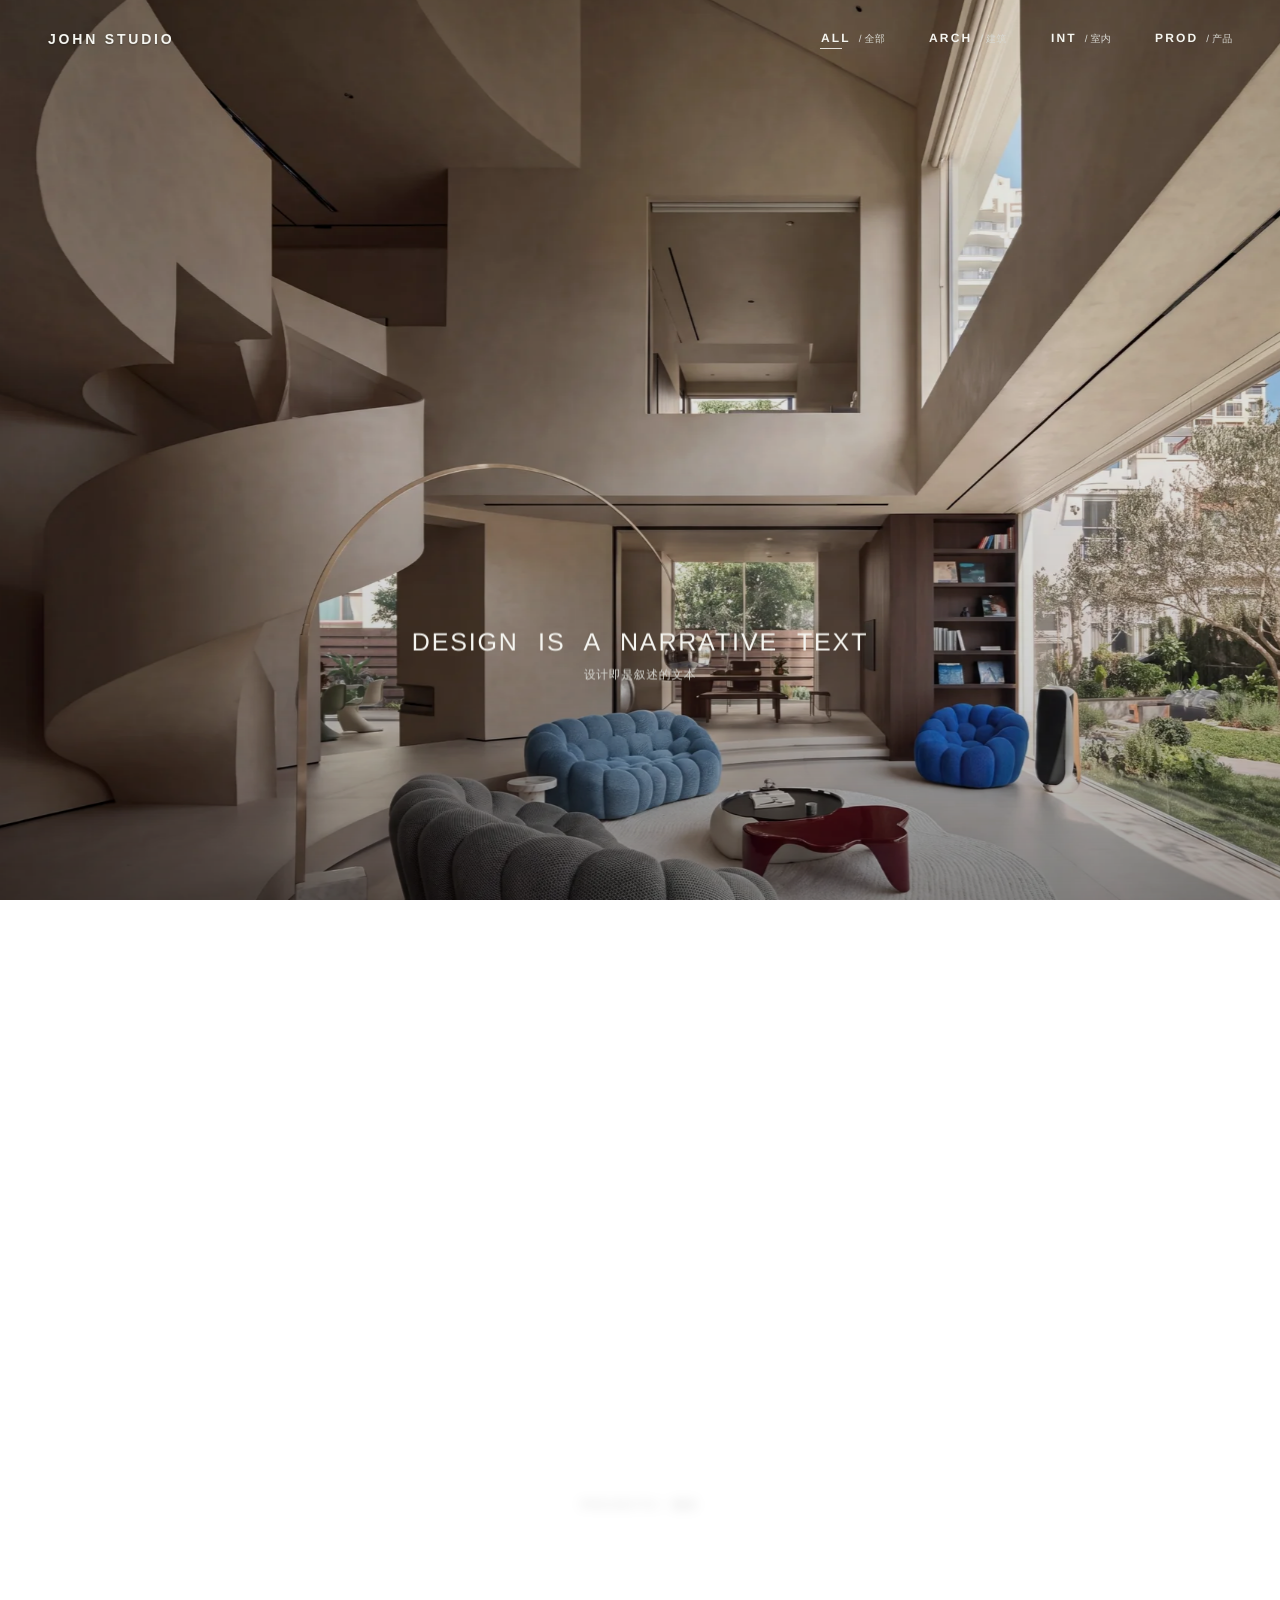
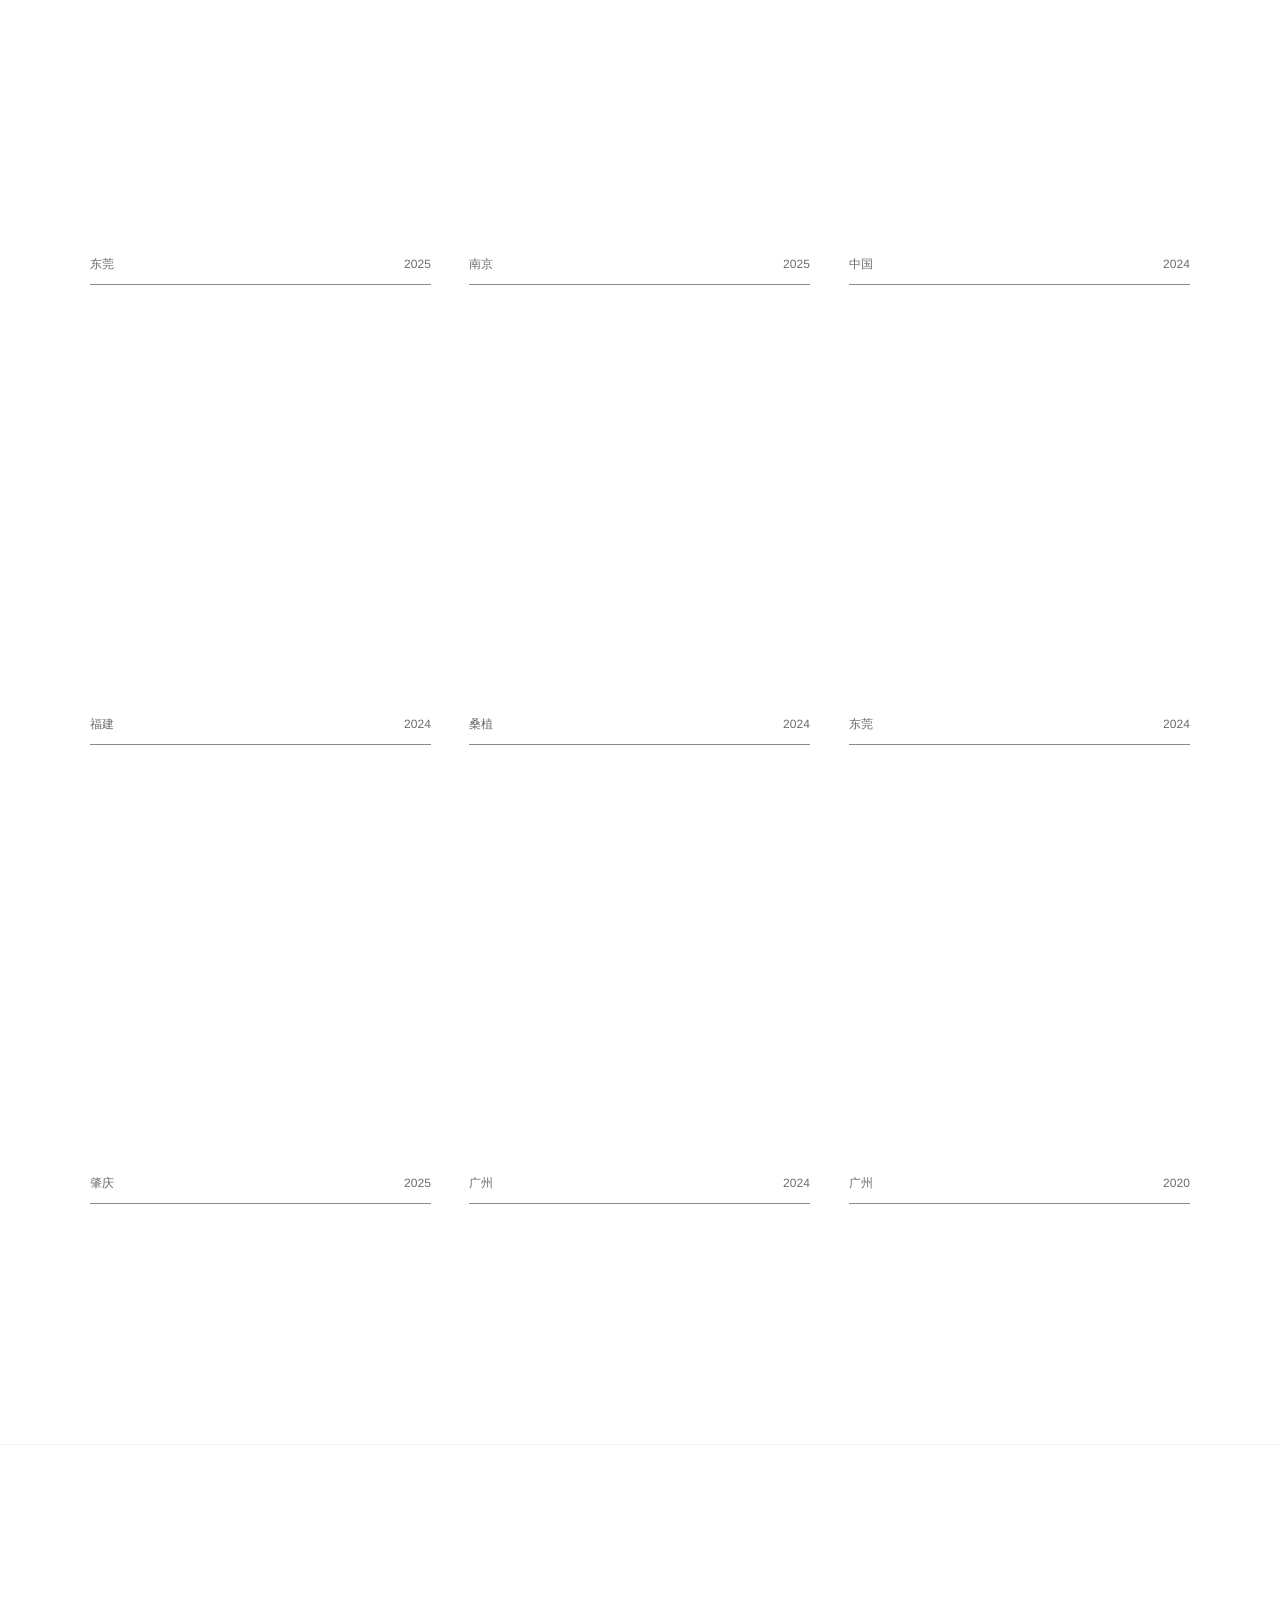
==== commit 8424b488: "Simplify space page editorial layout" ====
--- a/public/index.html
+++ b/public/index.html
@@ -6657,47 +6657,45 @@
 }
 
 #spacePage .space-project-intro{
-  width:min(1520px, calc(100% - clamp(60px, 8vw, 160px)));
+  width:min(42%, 760px);
   margin:0 auto;
-  padding:clamp(70px, 9vw, 140px) 0 clamp(64px, 8vw, 120px);
-  display:grid;
-  grid-template-columns:minmax(0, 1.25fr) minmax(280px, .75fr);
-  gap:clamp(50px, 8vw, 150px);
-  align-items:start;
+  padding:clamp(72px, 8vw, 118px) 0 clamp(64px, 7vw, 100px);
+  display:block;
 }
 
 #spacePage .space-project-kicker{
-  margin:0 0 20px;
-  color:#858585;
+  margin:0 0 22px;
+  color:#888;
   font-size:12px;
-  line-height:1.3;
-  letter-spacing:.14em;
+  line-height:1.4;
+  letter-spacing:.12em;
   text-transform:uppercase;
 }
 
 #spacePage .space-title{
   margin:0 !important;
-  color:#111 !important;
-  font-size:clamp(34px, 4.1vw, 72px) !important;
+  color:#191919 !important;
+  font-size:clamp(28px, 2.05vw, 34px) !important;
   font-weight:400 !important;
-  line-height:1.04 !important;
+  line-height:1.18 !important;
   letter-spacing:0 !important;
   text-shadow:none !important;
 }
 
 #spacePage .space-title-cn{
-  margin:16px 0 0;
-  color:#8a8a8a;
-  font-size:clamp(15px, 1.15vw, 20px);
-  line-height:1.5;
+  margin:9px 0 0;
+  color:#929292;
+  font-size:14px;
+  line-height:1.55;
 }
 
 #spacePage .space-desc{
-  margin:4px 0 0 !important;
-  max-width:560px;
-  color:#555 !important;
-  font-size:clamp(15px, 1.05vw, 18px) !important;
+  margin:30px 0 0 !important;
+  max-width:none;
+  color:#777 !important;
+  font-size:17px !important;
   line-height:1.75 !important;
+  letter-spacing:.015em !important;
   text-shadow:none !important;
 }
 
@@ -6774,10 +6772,7 @@
 #spacePage .space-archive-heading{
   width:min(1500px, 100%);
   margin:0 auto clamp(34px, 4vw, 58px);
-  display:flex;
-  align-items:flex-end;
-  justify-content:space-between;
-  gap:30px;
+  display:block;
 }
 
 #spacePage .space-archive-heading h2{
@@ -6957,14 +6952,22 @@
   }
 
   #spacePage .space-project-intro{
-    width:calc(100% - 36px);
-    padding:64px 0 58px;
-    grid-template-columns:1fr;
-    gap:28px;
+    width:60%;
+    padding:58px 0 54px;
   }
 
   #spacePage .space-title{
-    font-size:34px !important;
+    font-size:26px !important;
+  }
+
+  #spacePage .space-title-cn{
+    font-size:12px;
+  }
+
+  #spacePage .space-desc{
+    margin-top:24px !important;
+    font-size:15px !important;
+    line-height:1.72 !important;
   }
 
   #spacePage .space-image-stream{
@@ -6980,13 +6983,6 @@
   #spacePage .space-archive-heading{
     margin-bottom:24px;
     padding:0 8px;
-    align-items:flex-start;
-    flex-direction:column;
-    gap:18px;
-  }
-
-  #spacePage .space-archive-filters{
-    gap:18px;
   }
 
   #spacePage .space-archive-grid{
@@ -7003,6 +6999,10 @@
 }
 
 @media(min-width:761px) and (max-width:1100px){
+  #spacePage .space-project-intro{
+    width:52%;
+  }
+
   #spacePage .space-image-stream{
     width:76%;
     gap:30px;
@@ -7113,13 +7113,6 @@
       <nav class="space-category-nav" id="projectSwitcher" aria-label="Project categories"></nav>
     </header>
 
-    <div class="space-breadcrumb">
-      <span>Projects</span>
-      <span class="space-breadcrumb-separator">/</span>
-      <strong id="spaceCategoryTitle">Interior</strong>
-      <small id="spaceCategoryTitleCn">室内空间</small>
-    </div>
-
     <section class="space-cover" id="spaceHero" aria-label="Featured projects">
       <img class="space-cover-image is-active" id="spaceHeroImageA" alt="">
       <img class="space-cover-image" id="spaceHeroImageB" alt="">
@@ -7140,17 +7133,16 @@
 
     <main class="space-image-stream" id="projectSlides"></main>
 
+    <footer class="space-editorial-footer">
+      <button type="button" id="spaceBackFooter" aria-label="Back to top / 返回顶部" title="Back to top / 返回顶部">↑</button>
+    </footer>
+
     <section class="space-archive" id="spaceArchive">
       <div class="space-archive-heading">
         <h2>Project Archive <span>/ 项目档案</span></h2>
-        <div class="space-archive-filters" id="spaceArchiveFilters"></div>
       </div>
       <div class="space-archive-grid" id="spaceArchiveGrid"></div>
     </section>
-
-    <footer class="space-editorial-footer">
-      <button type="button" id="spaceBackFooter" aria-label="Back to top / 返回顶部" title="Back to top / 返回顶部">↑</button>
-    </footer>
 
   </div>
 
@@ -9950,7 +9942,6 @@
 
   let activeHeroLayer = 0;
   let heroImageIndex = 0;
-  let archiveFilter = "all";
   let lightboxIndex = 0;
   let lightboxWheelLocked = false;
   let streamObserver = null;
@@ -9977,8 +9968,10 @@
 
   function updateCategoryCopy(type){
     const copy = categoryCopy[type] || categoryCopy.interior;
-    document.getElementById("spaceCategoryTitle").textContent = copy.en;
-    document.getElementById("spaceCategoryTitleCn").textContent = copy.cn;
+    const title = document.getElementById("spaceCategoryTitle");
+    const titleCn = document.getElementById("spaceCategoryTitleCn");
+    if(title) title.textContent = copy.en;
+    if(titleCn) titleCn.textContent = copy.cn;
   }
 
   renderProjectSwitcher = function(){
@@ -10082,32 +10075,14 @@
   };
 
   function renderProjectArchive(){
-    const filters = document.getElementById("spaceArchiveFilters");
     const grid = document.getElementById("spaceArchiveGrid");
-    const filterTypes = ["all", "arch", "interior", "product"];
-
-    filters.innerHTML = filterTypes.map(type=>{
-      const label = type === "all" ? "ALL" : projectTypes[type];
-      return `<button class="space-archive-filter ${archiveFilter === type ? "is-active" : ""}" data-type="${type}" type="button">${label}</button>`;
-    }).join("");
-
-    const entries = Object.entries(projects).filter(([,project])=>{
-      return archiveFilter === "all" || project.type === archiveFilter;
-    });
+    const entries = Object.entries(projects);
 
     grid.innerHTML = entries.map(([key,project])=>`
       <button class="space-archive-card ${key === currentProject ? "is-current" : ""}" data-project="${key}" type="button" aria-label="${project.title}">
         <img src="${project.card || cleanImagesForKey(key)[0]}" alt="" loading="lazy">
       </button>
     `).join("");
-
-    filters.querySelectorAll(".space-archive-filter").forEach(button=>{
-      button.addEventListener("click", event=>{
-        event.stopPropagation();
-        archiveFilter = button.dataset.type || "all";
-        renderProjectArchive();
-      });
-    });
 
     grid.querySelectorAll(".space-archive-card").forEach(card=>{
       card.addEventListener("click", event=>{
@@ -10191,7 +10166,6 @@
     spacePage.style.display = "block";
     document.body.style.overflow = "hidden";
     spacePage.scrollTop = 0;
-    archiveFilter = "all";
     renderProjectSwitcher();
     loadProject();
     resetHeroCarousel();
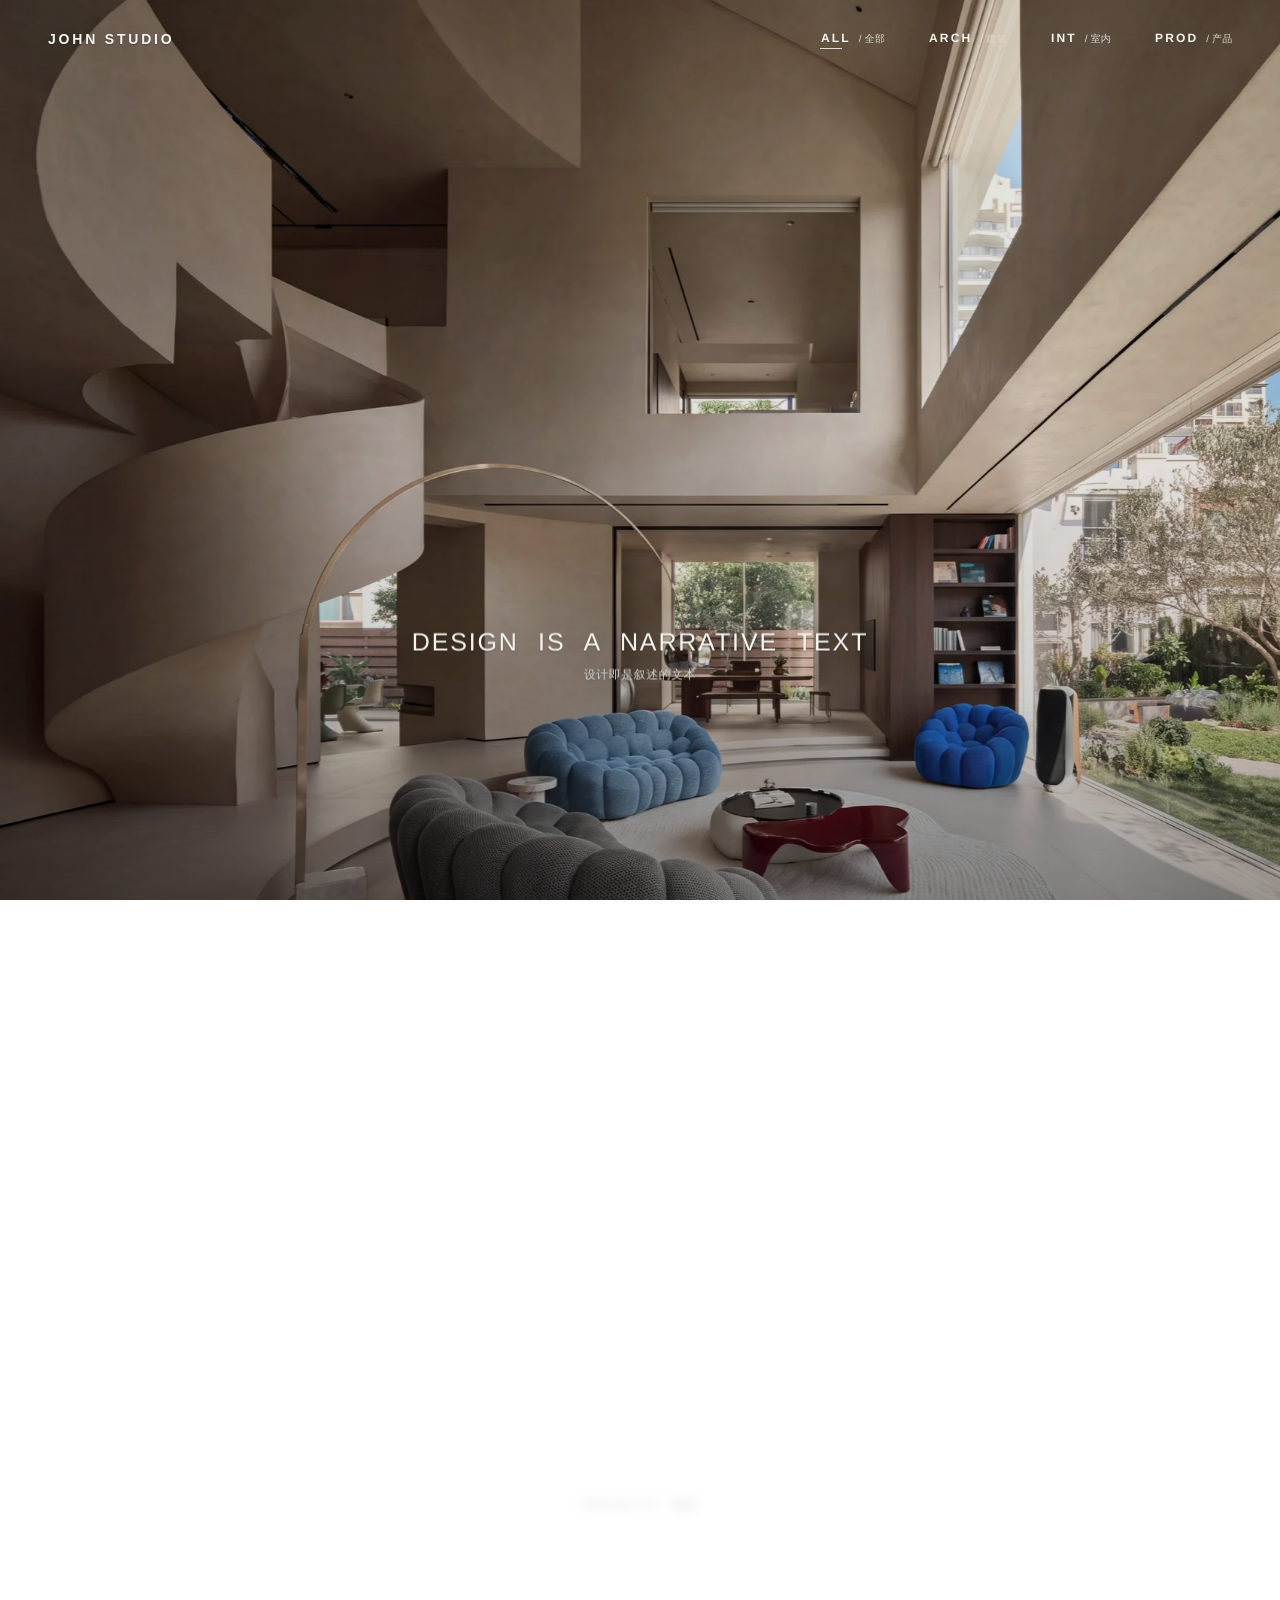
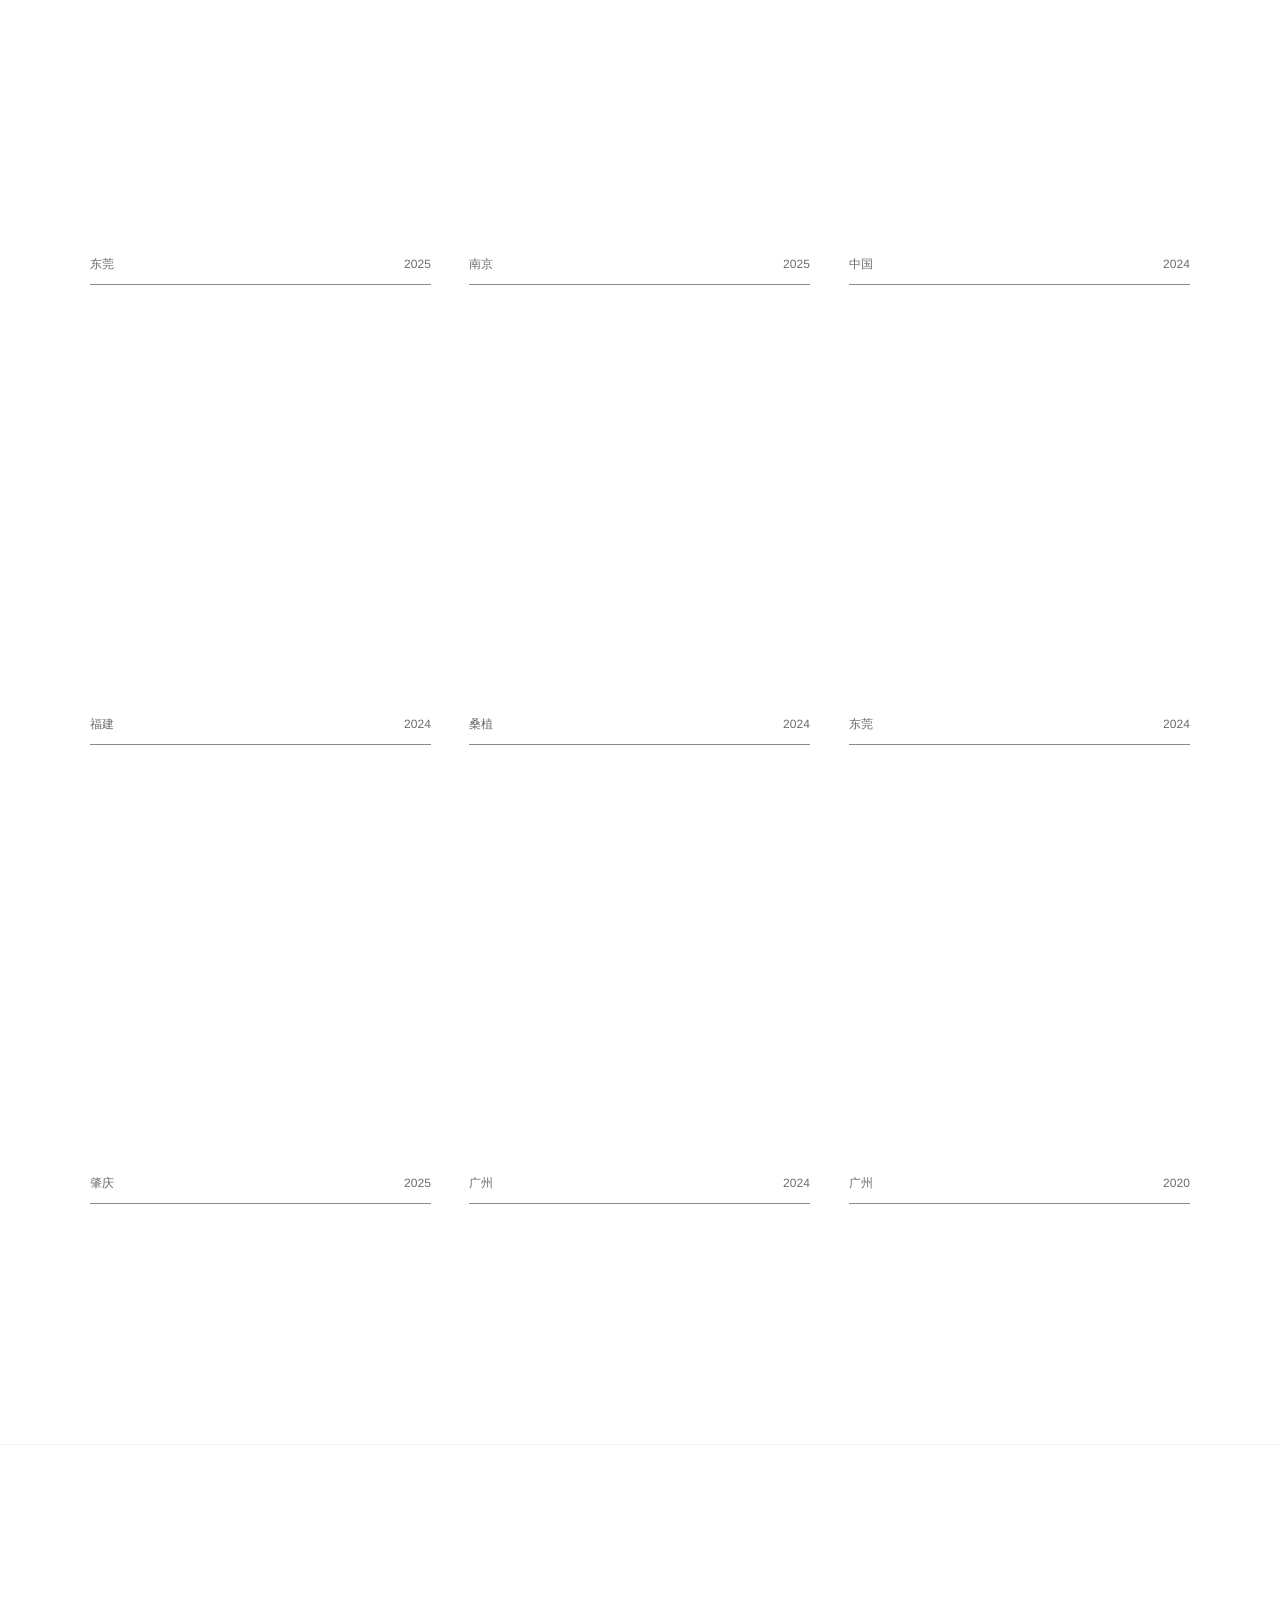
==== commit 27d92ea6: "Polish space page interaction feedback" ====
--- a/public/index.html
+++ b/public/index.html
@@ -6423,7 +6423,7 @@
   position:sticky;
   top:0;
   z-index:100;
-  height:106px;
+  height:78px;
   padding:0 clamp(30px, 4vw, 80px);
   display:flex;
   align-items:center;
@@ -6435,13 +6435,26 @@
 
 #spacePage .space-brand{
   appearance:none;
-  border:0;
-  padding:0;
-  background:none;
+  border:1px solid transparent;
+  border-radius:20px;
+  padding:9px 14px 8px;
+  margin-left:-15px;
+  background:transparent;
   color:#0d0d0d;
   font:600 clamp(20px, 1.55vw, 30px)/1 Arial, Helvetica, sans-serif;
   letter-spacing:0;
   cursor:pointer;
+  transition:border-color .2s ease-out, background .2s ease-out, color .2s ease-out, transform .15s ease-out;
+}
+
+#spacePage .space-brand:hover,
+#spacePage .space-brand:focus-visible{
+  border-color:#aaa;
+  outline:none;
+}
+
+#spacePage .space-brand:active{
+  transform:scale(.97);
 }
 
 #spacePage .space-category-nav{
@@ -6455,33 +6468,40 @@
 
 #spacePage .space-nav-group{
   position:relative;
-  height:106px;
+  height:78px;
   display:flex;
   align-items:center;
 }
 
 #spacePage .space-category-tab{
   appearance:none;
-  border:0;
-  border-bottom:1px solid transparent;
-  padding:7px 0 6px;
-  background:none;
+  border:1px solid transparent;
+  border-radius:20px;
+  padding:9px 15px 8px;
+  background:transparent;
   color:#777;
   font:500 13px/1 Arial, Helvetica, sans-serif;
   letter-spacing:.16em;
   cursor:pointer;
-  transition:color .3s ease-out, border-color .3s ease-out;
-}
-
-#spacePage .space-category-tab:hover,
+  transition:color .2s ease-out, border-color .2s ease-out, background .2s ease-out;
+}
+
+#spacePage .space-category-tab:hover{
+  color:#111;
+  border-color:#aaa;
+}
+
 #spacePage .space-category-tab.is-active{
-  color:#111;
-  border-bottom-color:#111;
-}
+  color:#fff;
+  border-color:#111;
+  background:#111;
+}
+
+#spacePage .space-category-tab:active{ transform:scale(.97); }
 
 #spacePage .space-project-dropdown{
   position:fixed;
-  top:106px;
+  top:78px;
   left:0;
   right:0;
   z-index:99;
@@ -6693,10 +6713,14 @@
   margin:30px 0 0 !important;
   max-width:none;
   color:#777 !important;
-  font-size:17px !important;
+  font-size:16px !important;
   line-height:1.75 !important;
   letter-spacing:.015em !important;
   text-shadow:none !important;
+}
+
+#spacePage .space-desc + .space-desc{
+  margin-top:12px !important;
 }
 
 #spacePage .space-image-stream{
@@ -6734,32 +6758,59 @@
   transform:translateY(0);
 }
 
-#spacePage .space-editorial-footer{
-  min-height:210px;
+#spacePage .space-floating-tools{
+  position:fixed;
+  right:24px;
+  bottom:24px;
+  z-index:180;
   display:flex;
-  align-items:center;
-  justify-content:center;
-  border-top:1px solid #dedede;
-}
-
-#spacePage .space-editorial-footer button{
+  flex-direction:column;
+  width:50px;
+  overflow:hidden;
+  border:1px solid #1b1b1b;
+  border-radius:25px;
+  background:#fff;
+  opacity:0;
+  visibility:hidden;
+  pointer-events:none;
+  transform:translateY(10px);
+  transition:opacity .25s ease-out, transform .25s ease-out, visibility .25s;
+}
+
+#spacePage .space-floating-tools.is-visible{
+  opacity:1;
+  visibility:visible;
+  pointer-events:auto;
+  transform:translateY(0);
+}
+
+#spacePage .space-floating-tools button{
   appearance:none;
-  width:58px;
-  height:58px;
-  border:1px solid #222;
-  border-radius:50%;
+  width:48px;
+  height:49px;
+  border:0;
+  border-radius:0;
   padding:0;
+  display:grid;
+  place-items:center;
   background:#fff;
-  color:#222;
-  font-size:25px;
-  line-height:1;
+  color:#111;
+  font:300 27px/1 Arial, sans-serif;
   cursor:pointer;
-  transition:background .25s ease-out, color .25s ease-out;
-}
-
-#spacePage .space-editorial-footer button:hover{
-  background:#111;
-  color:#fff;
+  transition:background .2s ease-out, color .2s ease-out, transform .15s ease-out;
+}
+
+#spacePage .space-floating-tools button + button{
+  border-top:1px solid #1b1b1b;
+}
+#spacePage .space-floating-tools button:hover{ background:#111; color:#fff; }
+#spacePage .space-floating-tools button:active{ transform:scale(.9); }
+
+#spacePage .space-tool-icon{
+  display:block;
+  width:100%;
+  text-align:center;
+  transform:translateY(-1px);
 }
 
 #spacePage .space-archive{
@@ -6772,20 +6823,23 @@
 #spacePage .space-archive-heading{
   width:min(1500px, 100%);
   margin:0 auto clamp(34px, 4vw, 58px);
-  display:block;
+  display:flex;
+  justify-content:center;
+  text-align:center;
 }
 
 #spacePage .space-archive-heading h2{
   margin:0;
   color:#151515;
-  font-size:clamp(22px, 2vw, 34px);
+  font-size:16px;
   font-weight:400;
   line-height:1.1;
 }
 
 #spacePage .space-archive-heading h2 span{
-  color:#8b8b87;
-  font-size:.55em;
+  color:#777773;
+  font-size:1em;
+  font-weight:400;
 }
 
 #spacePage .space-archive-filters{
@@ -6815,7 +6869,7 @@
 #spacePage .space-archive-grid{
   display:grid;
   grid-template-columns:repeat(4, minmax(0, 1fr));
-  gap:2px;
+  gap:0;
 }
 
 #spacePage .space-archive-card{
@@ -6824,7 +6878,7 @@
   border:0;
   padding:0;
   overflow:hidden;
-  background:#deddd8;
+  background:#f3f2ed;
   cursor:pointer;
 }
 
@@ -6832,12 +6886,12 @@
   content:"";
   position:absolute;
   inset:0;
-  border:1px solid transparent;
+  border:0;
   pointer-events:none;
 }
 
 #spacePage .space-archive-card.is-current::after{
-  border-color:#111;
+  border-color:transparent;
 }
 
 #spacePage .space-archive-card img{
@@ -6845,7 +6899,11 @@
   width:100%;
   aspect-ratio:4 / 3;
   object-fit:cover;
-  transition:opacity .25s ease-out;
+  transition:opacity .25s ease-out, transform .3s ease-out;
+}
+
+#spacePage .space-archive-card.is-current img{
+  transform:scale(.9);
 }
 
 #spacePage .space-archive-card:hover img{
@@ -6899,7 +6957,7 @@
 
 @media(max-width:760px){
   #spacePage .space-editorial-header{
-    height:72px;
+    height:62px;
     padding:0 18px;
     gap:18px;
   }
@@ -6913,16 +6971,18 @@
   }
 
   #spacePage .space-nav-group{
-    height:72px;
+    height:62px;
   }
 
   #spacePage .space-category-tab{
     font-size:10px;
     letter-spacing:.10em;
+    padding:7px 10px 6px;
+    border-radius:16px;
   }
 
   #spacePage .space-project-dropdown{
-    top:72px;
+    top:62px;
     grid-template-columns:repeat(2, minmax(0, 1fr));
     gap:10px;
     max-height:calc(100vh - 72px);
@@ -6970,6 +7030,8 @@
     line-height:1.72 !important;
   }
 
+  #spacePage .space-desc + .space-desc{ margin-top:10px !important; }
+
   #spacePage .space-image-stream{
     width:92%;
     gap:18px;
@@ -6985,6 +7047,22 @@
     padding:0 8px;
   }
 
+  #spacePage .space-archive-heading h2{ font-size:13px; }
+
+  #spacePage .space-floating-tools{
+    right:14px;
+    bottom:14px;
+    width:44px;
+    border-radius:22px;
+  }
+
+  #spacePage .space-floating-tools button{
+    width:42px;
+    height:43px;
+    border-radius:0;
+    font-size:24px;
+  }
+
   #spacePage .space-archive-grid{
     grid-template-columns:repeat(3, minmax(0, 1fr));
   }
@@ -6999,6 +7077,10 @@
 }
 
 @media(min-width:761px) and (max-width:1100px){
+  #spacePage .space-editorial-header,
+  #spacePage .space-nav-group{ height:72px; }
+
+  #spacePage .space-project-dropdown{ top:72px; }
   #spacePage .space-project-intro{
     width:52%;
   }
@@ -7128,14 +7210,11 @@
         <h1 class="space-title" id="spaceTitle"></h1>
         <p class="space-title-cn" id="spaceTitleCn"></p>
       </div>
+      <p class="space-desc" id="spaceDescCn"></p>
       <p class="space-desc" id="spaceDesc"></p>
     </section>
 
     <main class="space-image-stream" id="projectSlides"></main>
-
-    <footer class="space-editorial-footer">
-      <button type="button" id="spaceBackFooter" aria-label="Back to top / 返回顶部" title="Back to top / 返回顶部">↑</button>
-    </footer>
 
     <section class="space-archive" id="spaceArchive">
       <div class="space-archive-heading">
@@ -7143,6 +7222,11 @@
       </div>
       <div class="space-archive-grid" id="spaceArchiveGrid"></div>
     </section>
+
+    <div class="space-floating-tools" id="spaceFloatingTools" aria-label="Space page navigation">
+      <button type="button" id="spaceReturnProject" aria-label="Back to project entry / 返回项目入口" title="Back to project entry / 返回项目入口"><span class="space-tool-icon" aria-hidden="true">←</span></button>
+      <button type="button" id="spaceBackTop" aria-label="Back to top / 返回顶部" title="Back to top / 返回顶部"><span class="space-tool-icon" aria-hidden="true">↑</span></button>
+    </div>
 
   </div>
 
@@ -9930,6 +10014,18 @@
     product:{ en:"Product", cn:"产品设计" }
   };
 
+  const projectDescCn = {
+    dongguanNewWorld:"一个由材料克制、光线与空间节奏共同塑造的安静室内序列。",
+    nanjingHuaihe:"一个由场地、动线与公共空间序列共同塑造的克制建筑项目。",
+    barInterior:"一个由材料克制、光线与空间节奏共同塑造的安静室内序列。",
+    fujianLishui:"一个由场地、动线与公共空间序列共同塑造的克制建筑项目。",
+    helongSchool:"一个由场地、动线与公共空间序列共同塑造的克制建筑项目。",
+    dongguanVanke:"一个由材料克制、光线与空间节奏共同塑造的安静室内序列。",
+    zhaoqingHuaijiHotel:"一个由景观、到达、庭院动线与安静室内氛围共同组织的酒店空间序列。",
+    guangzhouNansha:"一个由材料克制、光线与空间节奏共同塑造的安静室内序列。",
+    guangzhouDongshankou:"一个由场地记忆、社区节奏与建筑对话共同塑造的城市公共空间介入。"
+  };
+
   const spacePage = document.getElementById("spacePage");
   const spaceHero = document.getElementById("spaceHero");
   const heroLayers = [
@@ -10068,6 +10164,7 @@
 
     document.getElementById("spaceTitle").textContent = project.title;
     document.getElementById("spaceTitleCn").textContent = project.cn;
+    document.getElementById("spaceDescCn").textContent = projectDescCn[currentProject] || "";
     document.getElementById("spaceDesc").textContent = project.desc;
     document.getElementById("projectIndex").textContent = `${meta.location || ""}${meta.year ? ` · ${meta.year}` : ""}`;
     renderProjectSlides();
@@ -10096,6 +10193,10 @@
   function currentHeroImages(){
     const allImages = cleanImagesForKey(currentProject);
     const landscapeImages = allImages.filter(src=>imageKind(src) === "landscape");
+    if(window.matchMedia("(max-width: 760px)").matches){
+      const mobileImages = allImages.filter(src=>imageKind(src) !== "landscape");
+      return mobileImages.length ? mobileImages : allImages.slice(0, 1);
+    }
     return landscapeImages.length ? landscapeImages : allImages.slice(0, 1);
   }
 
@@ -10258,10 +10359,22 @@
     setTimeout(resetHomeScroll, 80);
     setTimeout(resetHomeScroll, 260);
   });
-  document.getElementById("spaceBackFooter").addEventListener("click", event=>{
+  const floatingTools = document.getElementById("spaceFloatingTools");
+  function syncFloatingTools(){
+    const stream = document.getElementById("projectSlides");
+    const threshold = stream ? Math.max(260, stream.offsetTop - 120) : 480;
+    floatingTools.classList.toggle("is-visible", spacePage.scrollTop >= threshold);
+  }
+  spacePage.addEventListener("scroll", syncFloatingTools, { passive:true });
+
+  document.getElementById("spaceBackTop").addEventListener("click", event=>{
     event.stopPropagation();
     spacePage.scrollTo({ top:0, behavior:"smooth" });
   });
+  document.getElementById("spaceReturnProject").addEventListener("click", event=>{
+    event.stopPropagation();
+    closeSpace();
+  });
 })();
 </script>
 
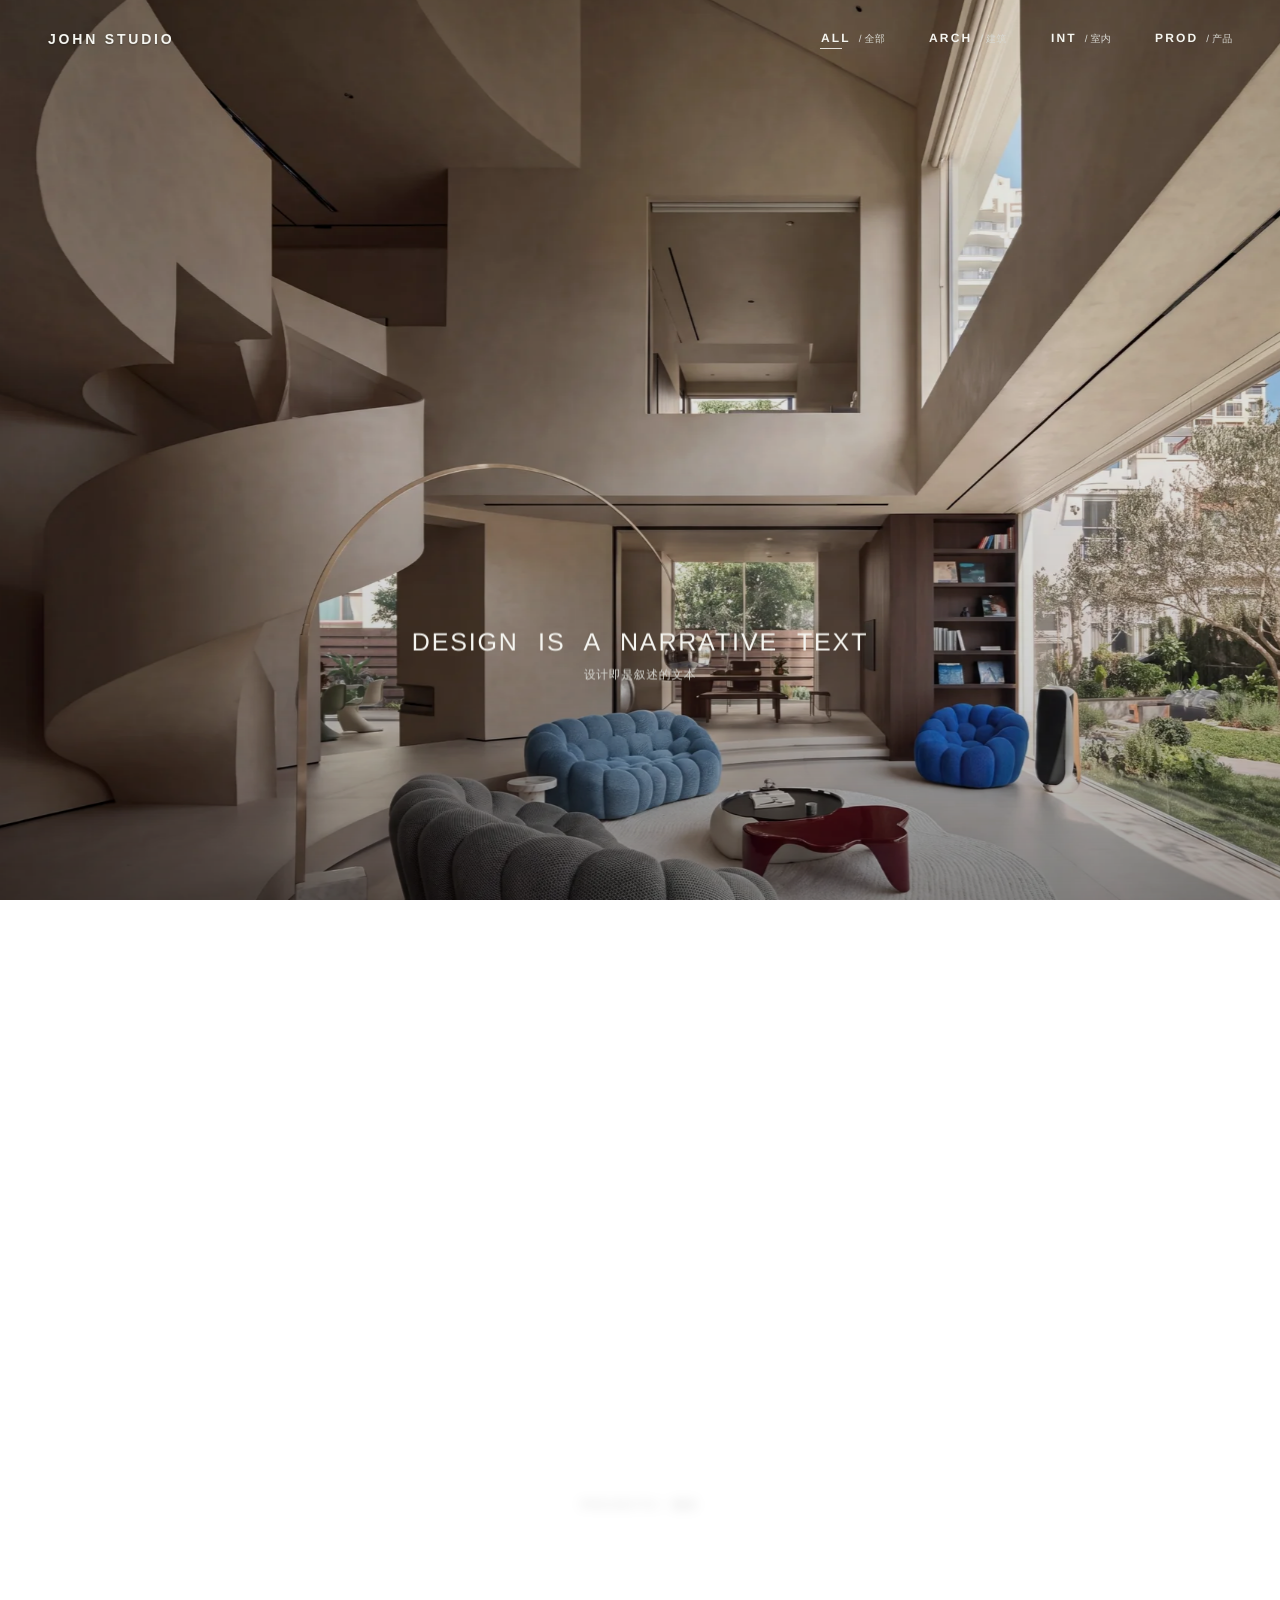
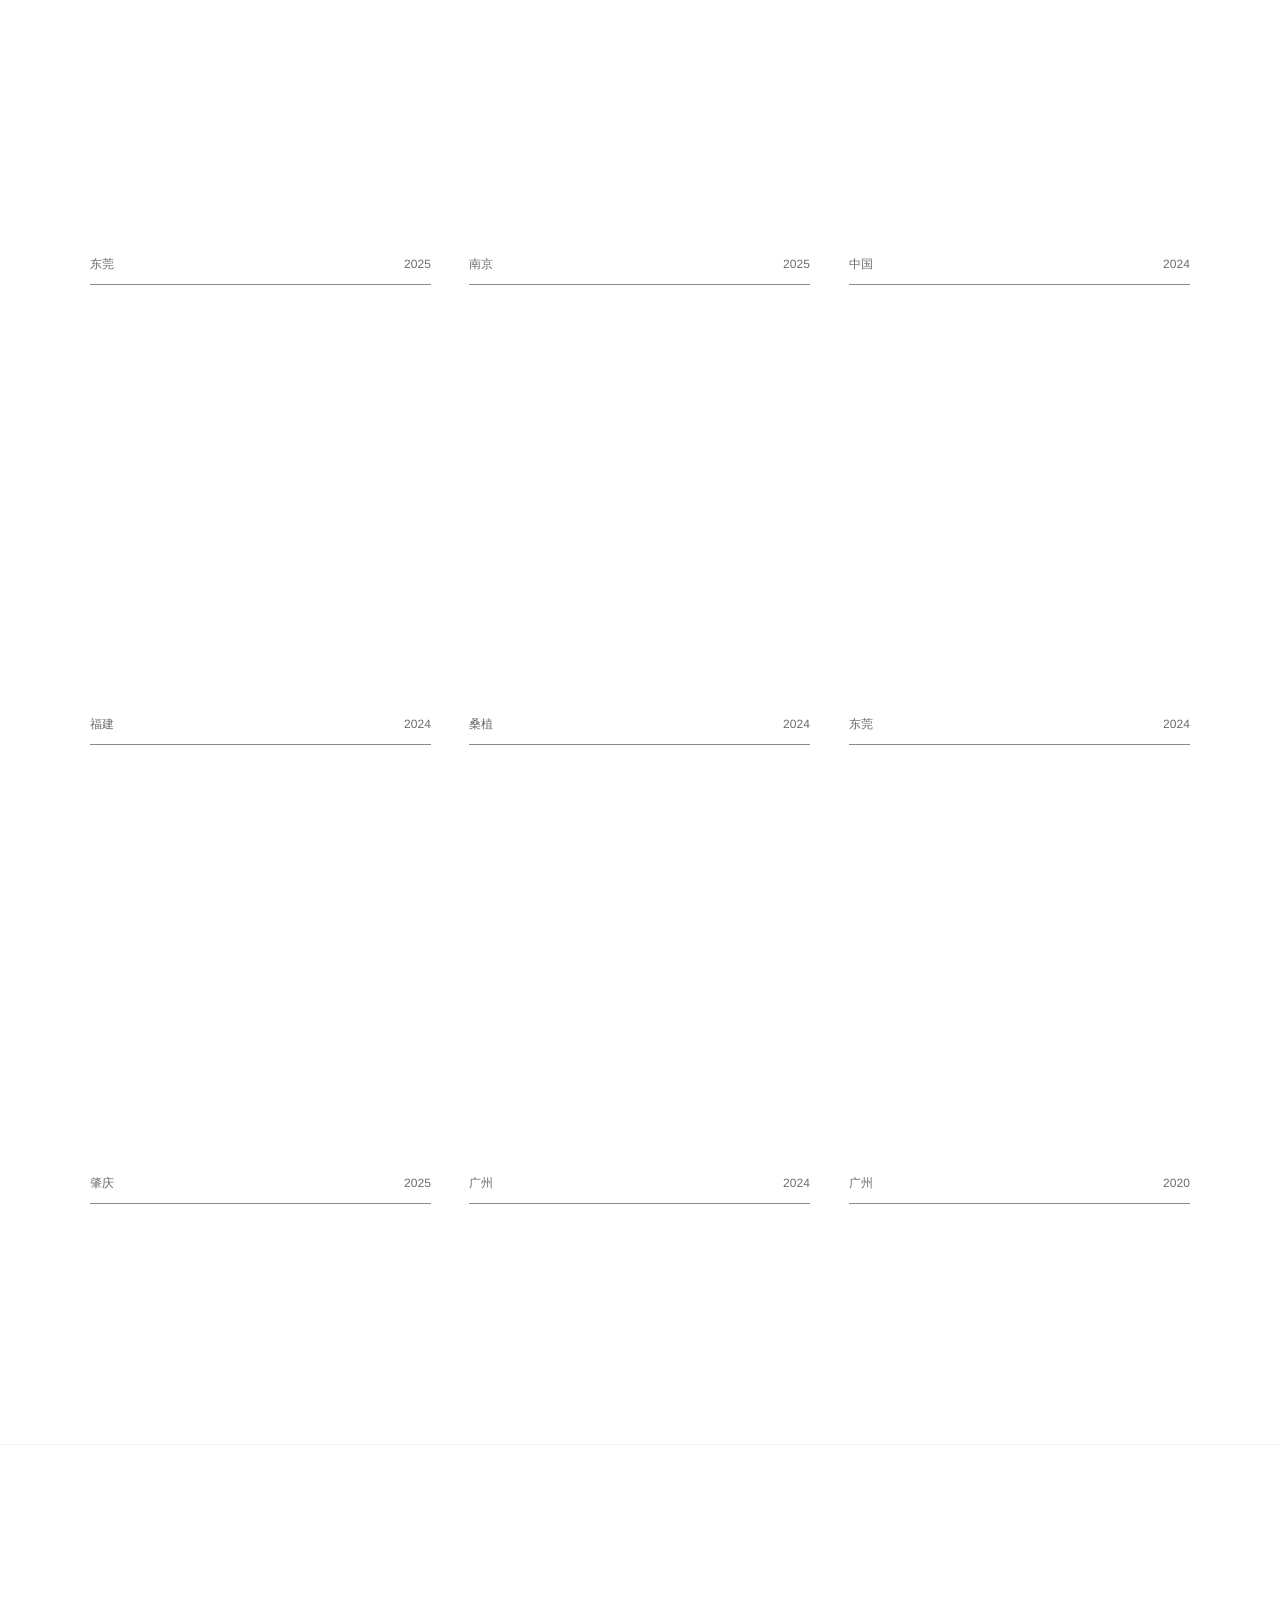
==== commit 11df4c48: "Fix responsive hero image classification" ====
--- a/public/index.html
+++ b/public/index.html
@@ -10026,6 +10026,26 @@
     guangzhouDongshankou:"一个由场地记忆、社区节奏与建筑对话共同塑造的城市公共空间介入。"
   };
 
+  // These files were replaced after the original metadata scan. Keep their
+  // verified intrinsic ratios here so hero selection never uses stale data.
+  const verifiedHeroRatios = {
+    "assets/projects/dongguan-new-world-interior/hero.webp":1.791,
+    "assets/projects/dongguan-new-world-interior/01.webp":1.4996,
+    "assets/projects/dongguan-new-world-interior/02.webp":1.7891,
+    "assets/projects/dongguan-new-world-interior/03.webp":1.7925,
+    "assets/projects/dongguan-new-world-interior/04.webp":.8573,
+    "assets/projects/dongguan-new-world-interior/05.webp":.6668,
+    "assets/projects/dongguan-new-world-interior/06.webp":.6668,
+    "assets/projects/dongguan-new-world-interior/07.webp":.75,
+    "assets/projects/dongguan-new-world-interior/08.webp":.7495,
+    "assets/projects/dongguan-new-world-interior/09.webp":.6679,
+    "assets/projects/dongguan-new-world-interior/10.webp":.74,
+    "assets/projects/dongguan-new-world-interior/11.webp":.6668,
+    "assets/projects/dongguan-new-world-interior/12.webp":.6798,
+    "assets/projects/dongguan-new-world-interior/13.webp":.59,
+    "assets/projects/dongguan-new-world-interior/closing.webp":.75
+  };
+
   const spacePage = document.getElementById("spacePage");
   const spaceHero = document.getElementById("spaceHero");
   const heroLayers = [
@@ -10192,12 +10212,23 @@
 
   function currentHeroImages(){
     const allImages = cleanImagesForKey(currentProject);
-    const landscapeImages = allImages.filter(src=>imageKind(src) === "landscape");
+    const ratioOf = src=>{
+      if(verifiedHeroRatios[src]) return verifiedHeroRatios[src];
+      const meta = projectImageMeta[src];
+      return meta ? (Number(meta.ratio) || (meta.width / meta.height)) : 0;
+    };
     if(window.matchMedia("(max-width: 760px)").matches){
-      const mobileImages = allImages.filter(src=>imageKind(src) !== "landscape");
-      return mobileImages.length ? mobileImages : allImages.slice(0, 1);
+      const mobileImages = allImages.filter(src=>ratioOf(src) > 0 && ratioOf(src) < 1.25);
+      if(mobileImages.length) return mobileImages;
+      const narrowest = allImages.slice().sort((a,b)=>ratioOf(a) - ratioOf(b))[0];
+      return narrowest ? [narrowest] : [];
     }
-    return landscapeImages.length ? landscapeImages : allImages.slice(0, 1);
+    const landscapeImages = allImages.filter(src=>ratioOf(src) >= 1.4);
+    if(landscapeImages.length) return landscapeImages;
+    const card = projects[currentProject]?.card;
+    if(card && ratioOf(card) > 1) return [card];
+    const widest = allImages.slice().sort((a,b)=>ratioOf(b) - ratioOf(a))[0];
+    return widest && ratioOf(widest) > 1 ? [widest] : [];
   }
 
   function showHeroImage(src, immediate){
